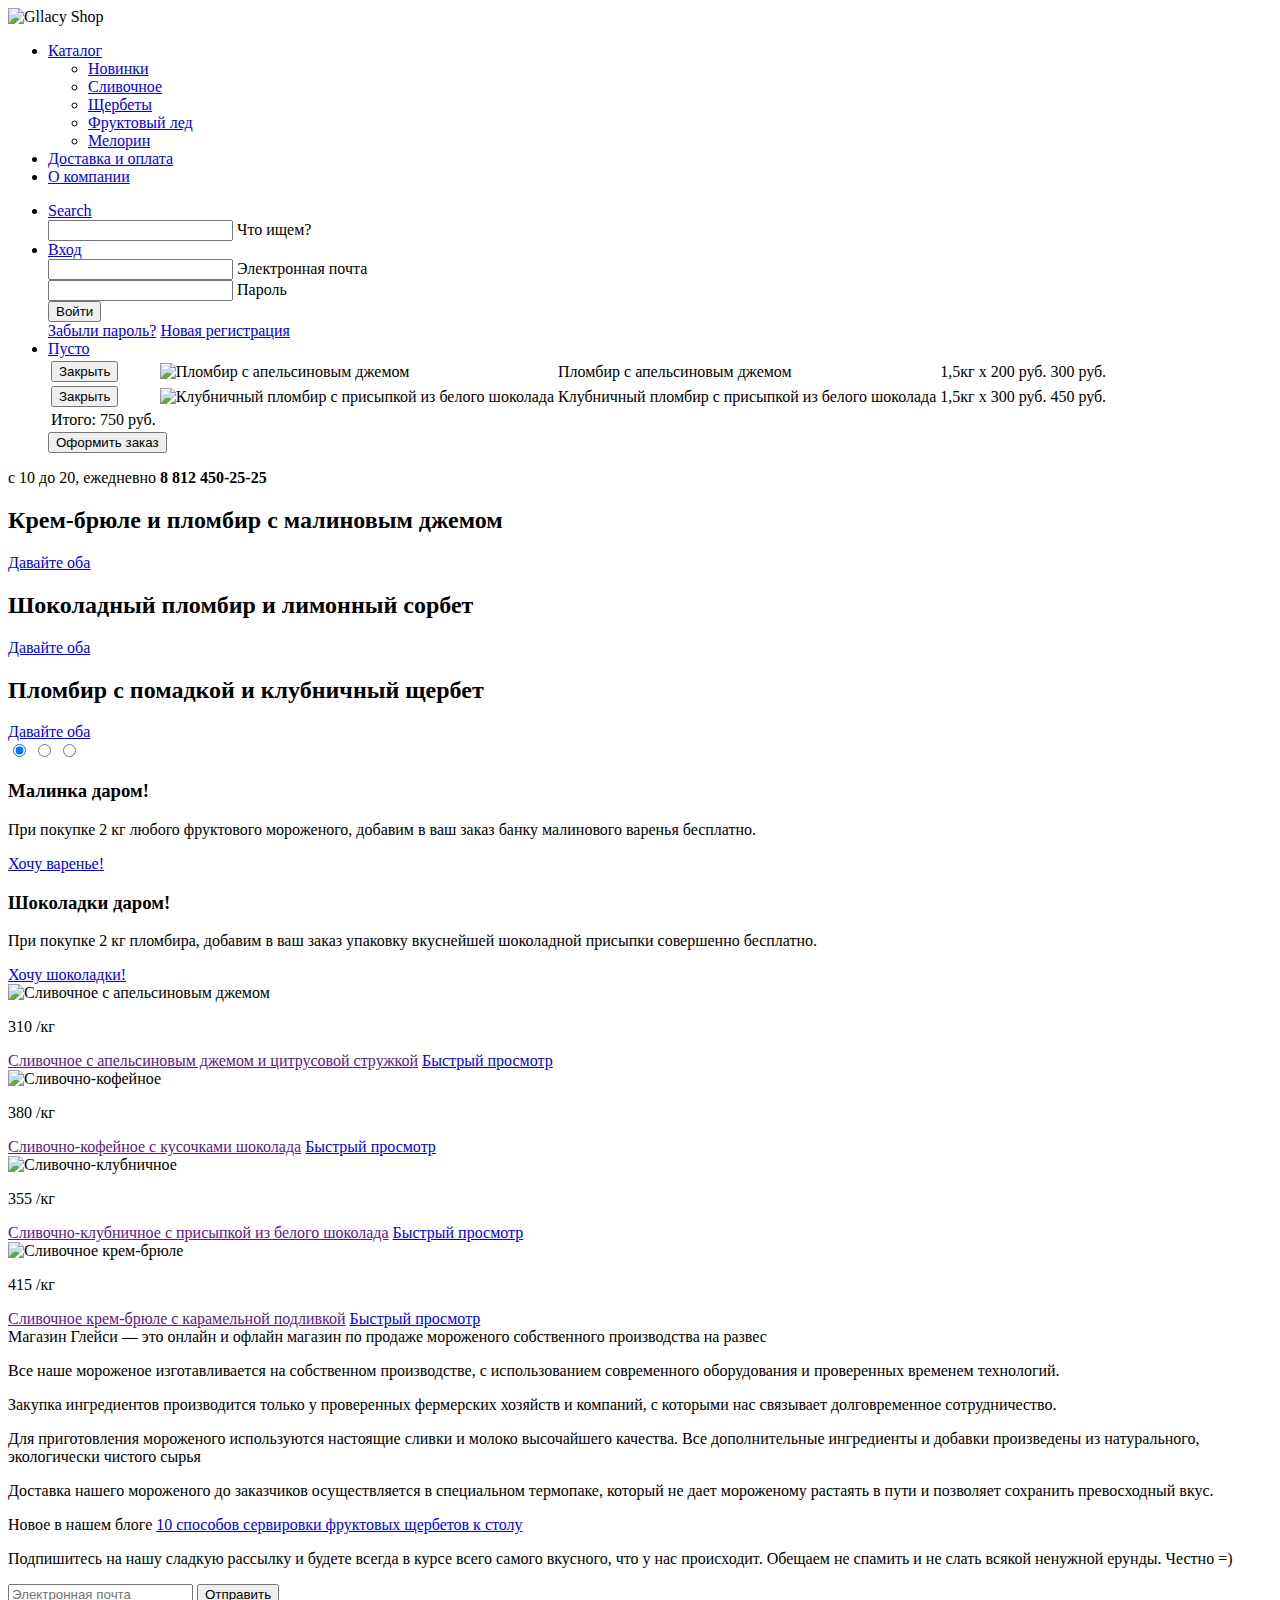
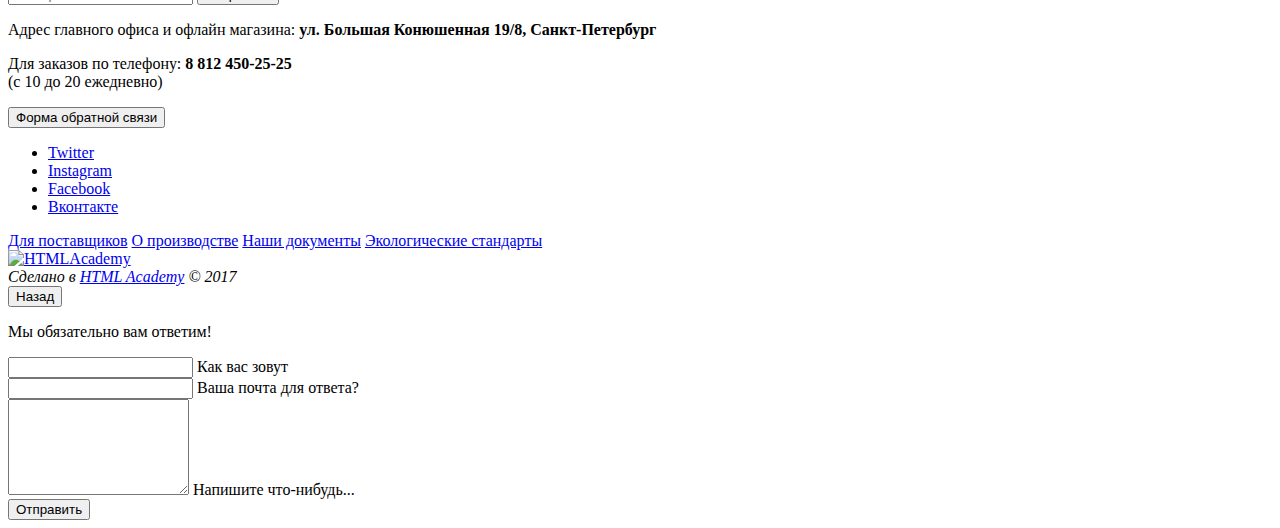
==== gllacy/index.html @ d96dd9fe "Добавил viewport" ====
<!DOCTYPE html>
<html lang="ru">
<head>
  <meta charset="UTF-8">
  <meta name="viewport" content="width=device-width, initial-scale=1.0">
  <title>Gllacy Shop - Главная</title>
  <link rel="stylesheet" href="/css/style.css">
</head>
<body>
<div class="wrapper">
  <div class="container">
    <header>
      <div class="header-logo">
        <img src="/" alt="Gllacy Shop" width="281" height="193">
      </div>
      <nav>
        <ul class="nav-menu">
          <li class="nav-menu__item">
            <a href="/catalog.html">Каталог</a>
            <ul class="nav-submenu">
              <li class="nav-submenu__item nav-submenu__new"><a href="#">Новинки</a></li>
              <li class="nav-submenu__item"><a href="/catalog.html">Сливочное</a></li>
              <li class="nav-submenu__item"><a href="#">Щербеты</a></li>
              <li class="nav-submenu__item"><a href="#">Фруктовый лед</a></li>
              <li class="nav-submenu__item"><a href="#">Мелорин</a></li>
            </ul>
          </li>
          <li class="nav-menu__item">
            <a href="#">Доставка и оплата</a>
          </li>
          <li class="nav-menu__item">
            <a href="#">О компании</a>
          </li>
        </ul>
      </nav>
      <div class="header-info">
        <ul>
          <li class="header-info__item"><a class="btn header-info__btn" href="#">Search</a>
            <div class="header-info__search">
              <input class="header-info__input" id="search" type="search" name="search" required>
              <label class="header-info__label" for="search">Что ищем?</label>
            </div>
          </li>
          <li class="header-info__item">
            <a class="btn header-info__btn" href="#">Вход</a>
            <div class="header-login">
              <form action="/" class="header-login__form">
                <div class="header-login__field">
                  <input class="header-login__input" type="text" id="login-email" required>
                  <label class="header-login__label" for="login-email">Электронная почта</label>
                </div>
                <div class="header-login__field">
                  <input class="header-login" type="password" id="login-pass" required>
                  <label class="header-login__label" for="login-pass">Пароль</label>
                </div>
                <button class="btn header-login__btn">Войти</button>
                <div class="header-login__links">
                  <a href="#" class="header-login__auth">Забыли пароль?</a>
                  <a href="#" class="header-login__auth">Новая регистрация</a>
                </div>
              </form>
            </div>
          </li>
          <li class="header-info__item">
            <a class="btn header-info__btn" href="#">Пусто</a>
            <div class="header-cart">
              <table class="header-cart__table">
                <tr class="header-cart__item">
                  <td class="header-cart__remove">
                    <button type="button" class="header-cart__icon-remove">Закрыть</button>
                  </td>
                  <td class="header-cart__img"><img src="/" alt="Пломбир с апельсиновым джемом" width="33" height="33">
                  </td>
                  <td class="header-cart__description">Пломбир с апельсиновым джемом</td>
                  <td class="header-cart__price">1,5кг <span>x 200 руб.</span></td>
                  <td class="header-cart__count">300 руб.</td>
                </tr>
                <tr class="header-cart__item">
                  <td class="header-cart__remove">
                    <button type="button" class="header-cart__icon-remove">Закрыть</button>
                  </td>
                  <td class="header-cart__img"><img src="/" alt="Клубничный пломбир с присыпкой из белого шоколада"
                                                    width="33" height="33"></td>
                  <td class="header-cart__description">Клубничный пломбир с присыпкой из белого шоколада</td>
                  <td class="header-cart__price">1,5кг <span>x 300 руб.</span></td>
                  <td class="header-cart__count">450 руб.</td>
                </tr>
                <tr class="header-cart__item">
                  <td class="header-cart__total">Итого: 750 руб.</td>
                </tr>
              </table>
              <div class="header-purchase">
                <button type="submit" class="btn header-purchase__btn">Оформить заказ</button>
              </div>
            </div>
          </li>
        </ul>
      </div>
    </header>
    <div class="top-phone">
      <span>с 10 до 20, ежедневно</span>
      <b>8 812 450-25-25</b>
    </div>
    <main>
      <div class="main-slider">
        <div class="main-slide">
          <h2>Крем-брюле и пломбир с малиновым джемом</h2>
          <a href="#" class="btn main-slide__btn">Давайте оба</a>
        </div>
        <div class="main-slide">
          <h2>Шоколадный пломбир и лимонный сорбет</h2>
          <a href="#" class="btn main-slide__btn">Давайте оба</a>
        </div>
        <div class="main-slide">
          <h2>Пломбир с помадкой и клубничный щербет</h2>
          <a href="#" class="btn main-slide__btn">Давайте оба</a>
        </div>
        <div class="slider-control">
          <label class="slider-controller" for="slide1"></label>
          <input id="slide1" type="radio" checked>
          <label class="slider-controller" for="slide2"></label>
          <input id="slide2" type="radio">
          <label class="slider-controller" for="slide3"></label>
          <input id="slide3" type="radio">
        </div>
      </div>
      <div class="main-banners">
        <div class="main-banner">
          <h3>Малинка даром!</h3>
          <p>При покупке 2 кг любого фруктового мороженого, добавим в ваш заказ банку малинового варенья
            бесплатно.
          </p>
          <a href="#" class="btn main-banners__btn">Хочу варенье!</a></div>
        <div class="main-banner">
          <h3>Шоколадки даром!</h3>
          <p>При покупке 2 кг пломбира, добавим в ваш заказ упаковку вкуснейшей шоколадной присыпки совершенно
            бесплатно.
          </p>
          <a href="#" class="btn main-banners__btn">Хочу шоколадки!</a></div>
      </div>
      <div class="main-products">
        <div class="icecream-item">
          <div class="icecream-img">
            <img src="/" alt="Сливочное с апельсиновым джемом" width="267" height="267">
            <div class="icecream-content">
              <p class="icecream-price">310 <span>/кг</span></p>
              <a href="" class="icecream-descr">Сливочное с апельсиновым джемом и цитрусовой стружкой</a>
              <a href="#" class="btn icecream-view">Быстрый просмотр</a>
            </div>
          </div>
        </div>
        <div class="icecream-item">
          <div class="icecream-img">
            <img src="/" alt="Сливочно-кофейное" width="267" height="267">
            <div class="icecream-content">
              <p class="icecream-price">380 <span>/кг</span></p>
              <a href="" class="icecream-descr">Сливочно-кофейное с кусочками шоколада</a>
              <a href="#" class="btn icecream-view">Быстрый просмотр</a>
            </div>
          </div>
        </div>
        <div class="icecream-item">
          <div class="icecream-img">
            <img src="/" alt="Сливочно-клубничное" width="267" height="267">
            <div class="icecream-content">
              <p class="icecream-price">355 <span>/кг</span></p>
              <a href="" class="icecream-descr">Сливочно-клубничное с присыпкой из белого шоколада</a>
              <a href="#" class="btn icecream-view">Быстрый просмотр</a>
            </div>
          </div>
        </div>
        <div class="icecream-item">
          <div class="icecream-img">
            <img src="/" alt="Сливочное крем-брюле" width="267" height="267">
            <div class="icecream-content">
              <p class="icecream-price">415 <span>/кг</span></p>
              <a href="" class="icecream-descr">Сливочное крем-брюле с карамельной подливкой</a>
              <a href="#" class="btn icecream-view">Быстрый просмотр</a>
            </div>
          </div>
        </div>
      </div>
      <div class="icecream-advantages">
        <span class="icecream-advantage__title">Магазин Глейси — это онлайн и офлайн магазин по продаже мороженого собственного производства на развес</span>
        <p>Все наше мороженое изготавливается на собственном производстве, с использованием современного
          оборудования и проверенных временем технологий.</p>
        <p>Закупка ингредиентов производится только у проверенных фермерских хозяйств и компаний, с которыми
          нас связывает долговременное сотрудничество.</p>
        <p>Для приготовления мороженого используются настоящие сливки и молоко высочайшего качества. Все
          дополнительные ингредиенты и добавки произведены из натурального, экологически чистого сырья</p>
        <p>Доставка нашего мороженого до заказчиков осуществляется в специальном термопаке, который не дает
          мороженому растаять в пути и позволяет сохранить превосходный вкус.</p>
      </div>
      <div class="icecream-content">
        <div class="icecream-blog">
          <span class="icecream-blog__title">Новое в нашем блоге</span>
          <a href="#" class="icecream-blog__link">10 способов сервировки
            фруктовых щербетов к
            столу</a>
        </div>
        <div class="icecream-subscribe">
          <p class="icecream-subscribe__text">Подпишитесь на нашу сладкую рассылку и будете всегда в курсе
            всего самого вкусного, что у нас происходит. Обещаем не спамить и не слать всякой ненужной
            ерунды. Честно =) </p>
          <form class="icecream-subscribe-form" action="/">
            <input class="icecream-input" type="email" placeholder="Электронная почта">
            <button class="btn icecream-subscribe__submit">Отправить</button>
          </form>
        </div>
      </div>
    </main>
  </div>
  <div class="icecream-map">
    <div class="icecream-feedback">
      <p>Адрес главного офиса и офлайн магазина: <strong>ул. Большая Конюшенная 19/8, Санкт-Петербург</strong></p>
      <p>Для заказов по телефону: <strong>8 812 450-25-25</strong><br> (с 10 до 20 ежедневно)</p>
      <button class="btn icecream-modalbtn" type="button">Форма обратной связи</button>
    </div>
  </div>
  <footer>
    <div class="footer-socials">
      <ul>
        <li class="footer-socials__item"><a href="#">Twitter</a></li>
        <li class="footer-socials__item"><a href="#">Instagram</a></li>
        <li class="footer-socials__item"><a href="#">Facebook</a></li>
        <li class="footer-socials__item"><a href="#">Вконтакте</a></li>
      </ul>
    </div>
    <div class="footer-info">
      <a href="#" class="footer-info__link">Для поставщиков</a>
      <a href="#" class="footer-info__link">О производстве</a>
      <a href="#" class="footer-info__link">Наши документы</a>
      <a href="#" class="footer-info__link">Экологические стандарты</a>
    </div>
    <div class="footer-copy">
      <div class="footer-htmlacademy">
        <a href="https://htmlacademy.ru/intensive/htmlcss">
          <img src="/" width="108" height="39" alt="HTMLAcademy">
        </a>
      </div>
      <div class="footer-copyright">
        <address>Сделано в <a href="https://htmlacademy.ru/intensive/htmlcss">HTML Academy</a> © 2017</address>
      </div>
    </div>
  </footer>
</div>
<div class="modal-feedback">
  <button class="modal-feedback__close" type="button">Назад</button>
  <p class="modal-feedback__text">Мы обязательно вам ответим!</p>
  <form class="modal-feedback__form" action="/" method="post">
    <div class="modal-feedback__field">
      <input class="modal-feedback__item modal-feedback__input" type="text" name="name" id="modal-name" required>
      <label class="modal-feedback__label" for="modal-name">Как вас зовут</label>
    </div>
    <div class="modal-feedback__field">
      <input class="modal-feedback__item modal-feedback__input" type="text" name="email" id="modal-email" required>
      <label class="modal-feedback__label" for="modal-email">Ваша почта для ответа?</label>
    </div>
    <div class="modal-feedback__field">
      <textarea class="modal-feedback__text modal-feedback__input" name="text" rows="6" id="modal-text"
                required></textarea>
      <label class="modal-feedback__label" for="modal-text">Напишите что-нибудь...</label>
    </div>
    <div class="modal-feedback__btn">
      <button class="btn modal__btn" name="modal-send">Отправить</button>
    </div>
  </form>
</div>
</body>
</html>
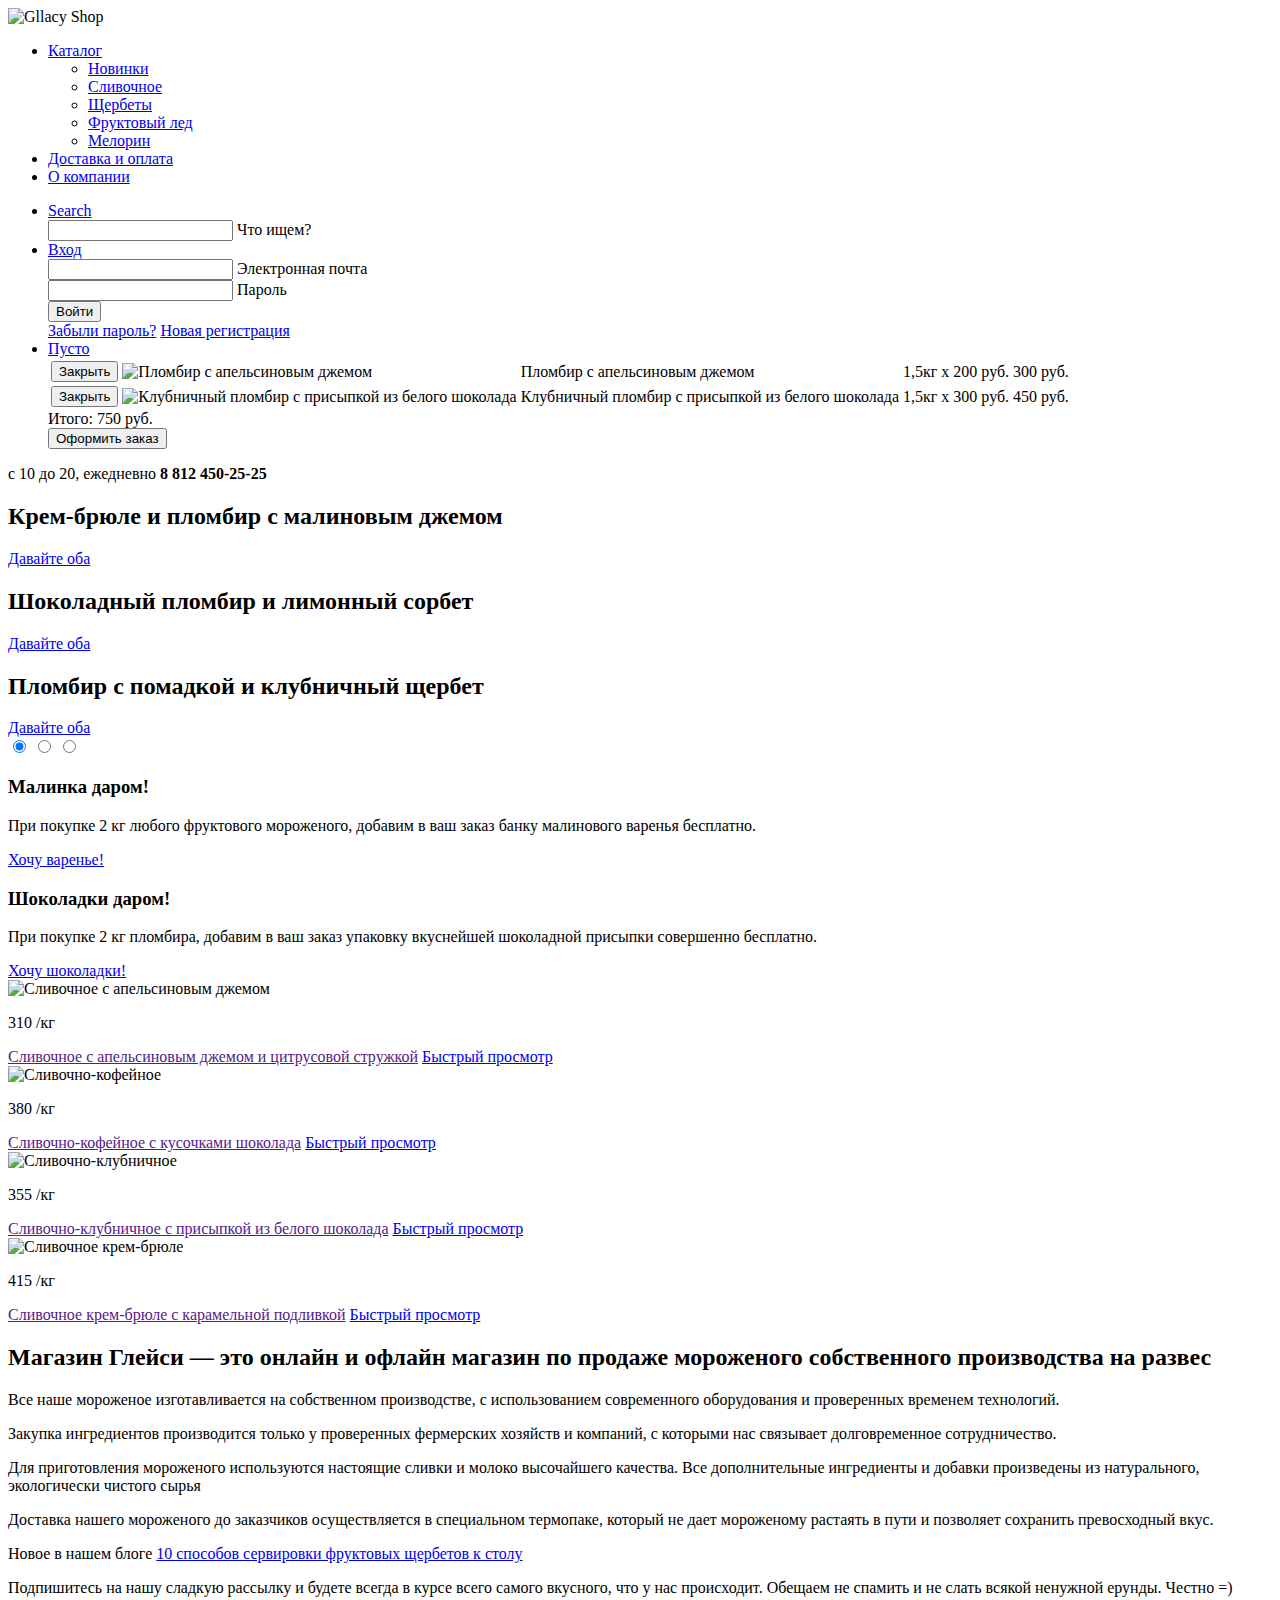
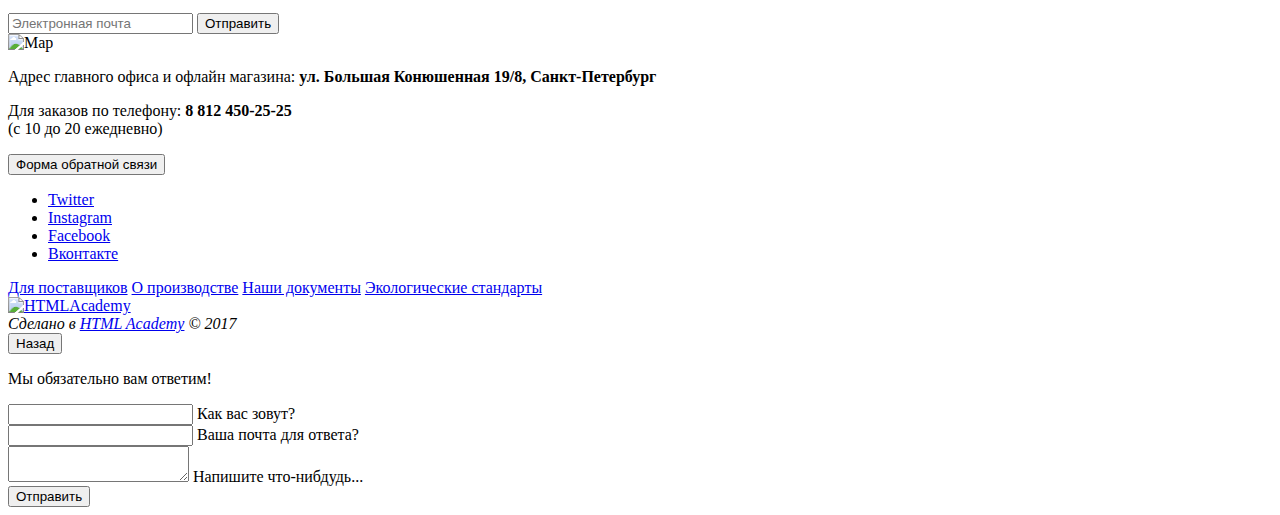
==== commit d65a3425: "Правки по разметке" ====
--- a/gllacy/index.html
+++ b/gllacy/index.html
@@ -4,21 +4,22 @@
   <meta charset="UTF-8">
   <meta name="viewport" content="width=device-width, initial-scale=1.0">
   <title>Gllacy Shop - Главная</title>
-  <link rel="stylesheet" href="/css/style.css">
+  <link rel="stylesheet" href="css/normalize.css">
+  <link rel="stylesheet" href="css/style.css">
 </head>
 <body>
 <div class="wrapper">
   <div class="container">
     <header>
       <div class="header-logo">
-        <img src="/" alt="Gllacy Shop" width="281" height="193">
+        <img src="img/logo.png" alt="Gllacy Shop" width="154" height="64">
       </div>
       <nav>
         <ul class="nav-menu">
           <li class="nav-menu__item">
             <a href="/catalog.html">Каталог</a>
             <ul class="nav-submenu">
-              <li class="nav-submenu__item nav-submenu__new"><a href="#">Новинки</a></li>
+              <li class="nav-submenu__item"><a href="#">Новинки</a></li>
               <li class="nav-submenu__item"><a href="/catalog.html">Сливочное</a></li>
               <li class="nav-submenu__item"><a href="#">Щербеты</a></li>
               <li class="nav-submenu__item"><a href="#">Фруктовый лед</a></li>
@@ -85,10 +86,10 @@
                   <td class="header-cart__price">1,5кг <span>x 300 руб.</span></td>
                   <td class="header-cart__count">450 руб.</td>
                 </tr>
-                <tr class="header-cart__item">
-                  <td class="header-cart__total">Итого: 750 руб.</td>
-                </tr>
-              </table>
+                </table>
+                <div class="header-cart__item">
+                  <div class="header-cart__total">Итого: 750 руб.</div>
+                </div>
               <div class="header-purchase">
                 <button type="submit" class="btn header-purchase__btn">Оформить заказ</button>
               </div>
@@ -96,11 +97,11 @@
           </li>
         </ul>
       </div>
+      <div class="top-phone">
+          <span>с 10 до 20, ежедневно</span>
+          <b>8 812 450-25-25</b>
+        </div>
     </header>
-    <div class="top-phone">
-      <span>с 10 до 20, ежедневно</span>
-      <b>8 812 450-25-25</b>
-    </div>
     <main>
       <div class="main-slider">
         <div class="main-slide">
@@ -117,11 +118,11 @@
         </div>
         <div class="slider-control">
           <label class="slider-controller" for="slide1"></label>
-          <input id="slide1" type="radio" checked>
+          <input id="slide1" type="radio" name="slider-check" checked>
           <label class="slider-controller" for="slide2"></label>
-          <input id="slide2" type="radio">
+          <input id="slide2" type="radio" name="slider-check">
           <label class="slider-controller" for="slide3"></label>
-          <input id="slide3" type="radio">
+          <input id="slide3" type="radio" name="slider-check">
         </div>
       </div>
       <div class="main-banners">
@@ -130,18 +131,20 @@
           <p>При покупке 2 кг любого фруктового мороженого, добавим в ваш заказ банку малинового варенья
             бесплатно.
           </p>
-          <a href="#" class="btn main-banners__btn">Хочу варенье!</a></div>
+          <a href="#" class="btn main-banners__btn">Хочу варенье!</a>
+        </div>
         <div class="main-banner">
           <h3>Шоколадки даром!</h3>
           <p>При покупке 2 кг пломбира, добавим в ваш заказ упаковку вкуснейшей шоколадной присыпки совершенно
             бесплатно.
           </p>
-          <a href="#" class="btn main-banners__btn">Хочу шоколадки!</a></div>
+          <a href="#" class="btn main-banners__btn">Хочу шоколадки!</a>
+        </div>
       </div>
       <div class="main-products">
         <div class="icecream-item">
           <div class="icecream-img">
-            <img src="/" alt="Сливочное с апельсиновым джемом" width="267" height="267">
+            <img src="img/ice1.png" alt="Сливочное с апельсиновым джемом" width="267" height="267">
             <div class="icecream-content">
               <p class="icecream-price">310 <span>/кг</span></p>
               <a href="" class="icecream-descr">Сливочное с апельсиновым джемом и цитрусовой стружкой</a>
@@ -151,7 +154,7 @@
         </div>
         <div class="icecream-item">
           <div class="icecream-img">
-            <img src="/" alt="Сливочно-кофейное" width="267" height="267">
+            <img src="img/ice2.png" alt="Сливочно-кофейное" width="267" height="267">
             <div class="icecream-content">
               <p class="icecream-price">380 <span>/кг</span></p>
               <a href="" class="icecream-descr">Сливочно-кофейное с кусочками шоколада</a>
@@ -161,7 +164,7 @@
         </div>
         <div class="icecream-item">
           <div class="icecream-img">
-            <img src="/" alt="Сливочно-клубничное" width="267" height="267">
+            <img src="img/ice3.png" alt="Сливочно-клубничное" width="267" height="267">
             <div class="icecream-content">
               <p class="icecream-price">355 <span>/кг</span></p>
               <a href="" class="icecream-descr">Сливочно-клубничное с присыпкой из белого шоколада</a>
@@ -171,7 +174,7 @@
         </div>
         <div class="icecream-item">
           <div class="icecream-img">
-            <img src="/" alt="Сливочное крем-брюле" width="267" height="267">
+            <img src="img/ice4.png" alt="Сливочное крем-брюле" width="267" height="267">
             <div class="icecream-content">
               <p class="icecream-price">415 <span>/кг</span></p>
               <a href="" class="icecream-descr">Сливочное крем-брюле с карамельной подливкой</a>
@@ -181,7 +184,7 @@
         </div>
       </div>
       <div class="icecream-advantages">
-        <span class="icecream-advantage__title">Магазин Глейси — это онлайн и офлайн магазин по продаже мороженого собственного производства на развес</span>
+        <h2 class="icecream-advantage__title">Магазин Глейси — это онлайн и офлайн магазин по продаже мороженого собственного производства на развес</h2>
         <p>Все наше мороженое изготавливается на собственном производстве, с использованием современного
           оборудования и проверенных временем технологий.</p>
         <p>Закупка ингредиентов производится только у проверенных фермерских хозяйств и компаний, с которыми
@@ -211,6 +214,7 @@
     </main>
   </div>
   <div class="icecream-map">
+    <img src="img/map_img.jpg" alt="Map" width="1200" height="429">
     <div class="icecream-feedback">
       <p>Адрес главного офиса и офлайн магазина: <strong>ул. Большая Конюшенная 19/8, Санкт-Петербург</strong></p>
       <p>Для заказов по телефону: <strong>8 812 450-25-25</strong><br> (с 10 до 20 ежедневно)</p>
@@ -218,28 +222,30 @@
     </div>
   </div>
   <footer>
-    <div class="footer-socials">
-      <ul>
-        <li class="footer-socials__item"><a href="#">Twitter</a></li>
-        <li class="footer-socials__item"><a href="#">Instagram</a></li>
-        <li class="footer-socials__item"><a href="#">Facebook</a></li>
-        <li class="footer-socials__item"><a href="#">Вконтакте</a></li>
-      </ul>
-    </div>
-    <div class="footer-info">
-      <a href="#" class="footer-info__link">Для поставщиков</a>
-      <a href="#" class="footer-info__link">О производстве</a>
-      <a href="#" class="footer-info__link">Наши документы</a>
-      <a href="#" class="footer-info__link">Экологические стандарты</a>
-    </div>
-    <div class="footer-copy">
-      <div class="footer-htmlacademy">
-        <a href="https://htmlacademy.ru/intensive/htmlcss">
-          <img src="/" width="108" height="39" alt="HTMLAcademy">
-        </a>
-      </div>
-      <div class="footer-copyright">
-        <address>Сделано в <a href="https://htmlacademy.ru/intensive/htmlcss">HTML Academy</a> © 2017</address>
+    <div class="container">
+      <div class="footer-socials">
+        <ul>
+          <li class="footer-socials__item"><a href="#">Twitter</a></li>
+          <li class="footer-socials__item"><a href="#">Instagram</a></li>
+          <li class="footer-socials__item"><a href="#">Facebook</a></li>
+          <li class="footer-socials__item"><a href="#">Вконтакте</a></li>
+        </ul>
+      </div>
+      <div class="footer-info">
+        <a href="#" class="footer-info__link">Для поставщиков</a>
+        <a href="#" class="footer-info__link">О производстве</a>
+        <a href="#" class="footer-info__link">Наши документы</a>
+        <a href="#" class="footer-info__link">Экологические стандарты</a>
+      </div>
+      <div class="footer-copy">
+        <div class="footer-htmlacademy">
+          <a href="https://htmlacademy.ru/intensive/htmlcss">
+            <img src="img/html_logo.png" width="108" height="39" alt="HTMLAcademy">
+          </a>
+        </div>
+        <div class="footer-copyright">
+          <address>Сделано в <a href="https://htmlacademy.ru/intensive/htmlcss">HTML Academy</a> © 2017</address>
+        </div>
       </div>
     </div>
   </footer>
@@ -250,16 +256,15 @@
   <form class="modal-feedback__form" action="/" method="post">
     <div class="modal-feedback__field">
       <input class="modal-feedback__item modal-feedback__input" type="text" name="name" id="modal-name" required>
-      <label class="modal-feedback__label" for="modal-name">Как вас зовут</label>
+      <label class="modal-feedback__label" for="modal-name">Как вас зовут?</label>
     </div>
     <div class="modal-feedback__field">
       <input class="modal-feedback__item modal-feedback__input" type="text" name="email" id="modal-email" required>
       <label class="modal-feedback__label" for="modal-email">Ваша почта для ответа?</label>
     </div>
     <div class="modal-feedback__field">
-      <textarea class="modal-feedback__text modal-feedback__input" name="text" rows="6" id="modal-text"
-                required></textarea>
-      <label class="modal-feedback__label" for="modal-text">Напишите что-нибудь...</label>
+      <textarea name="modal-textarea" id="modal-textarea"></textarea>
+      <label for="modal-textarea">Напишите что-нибдудь...</label>
     </div>
     <div class="modal-feedback__btn">
       <button class="btn modal__btn" name="modal-send">Отправить</button>
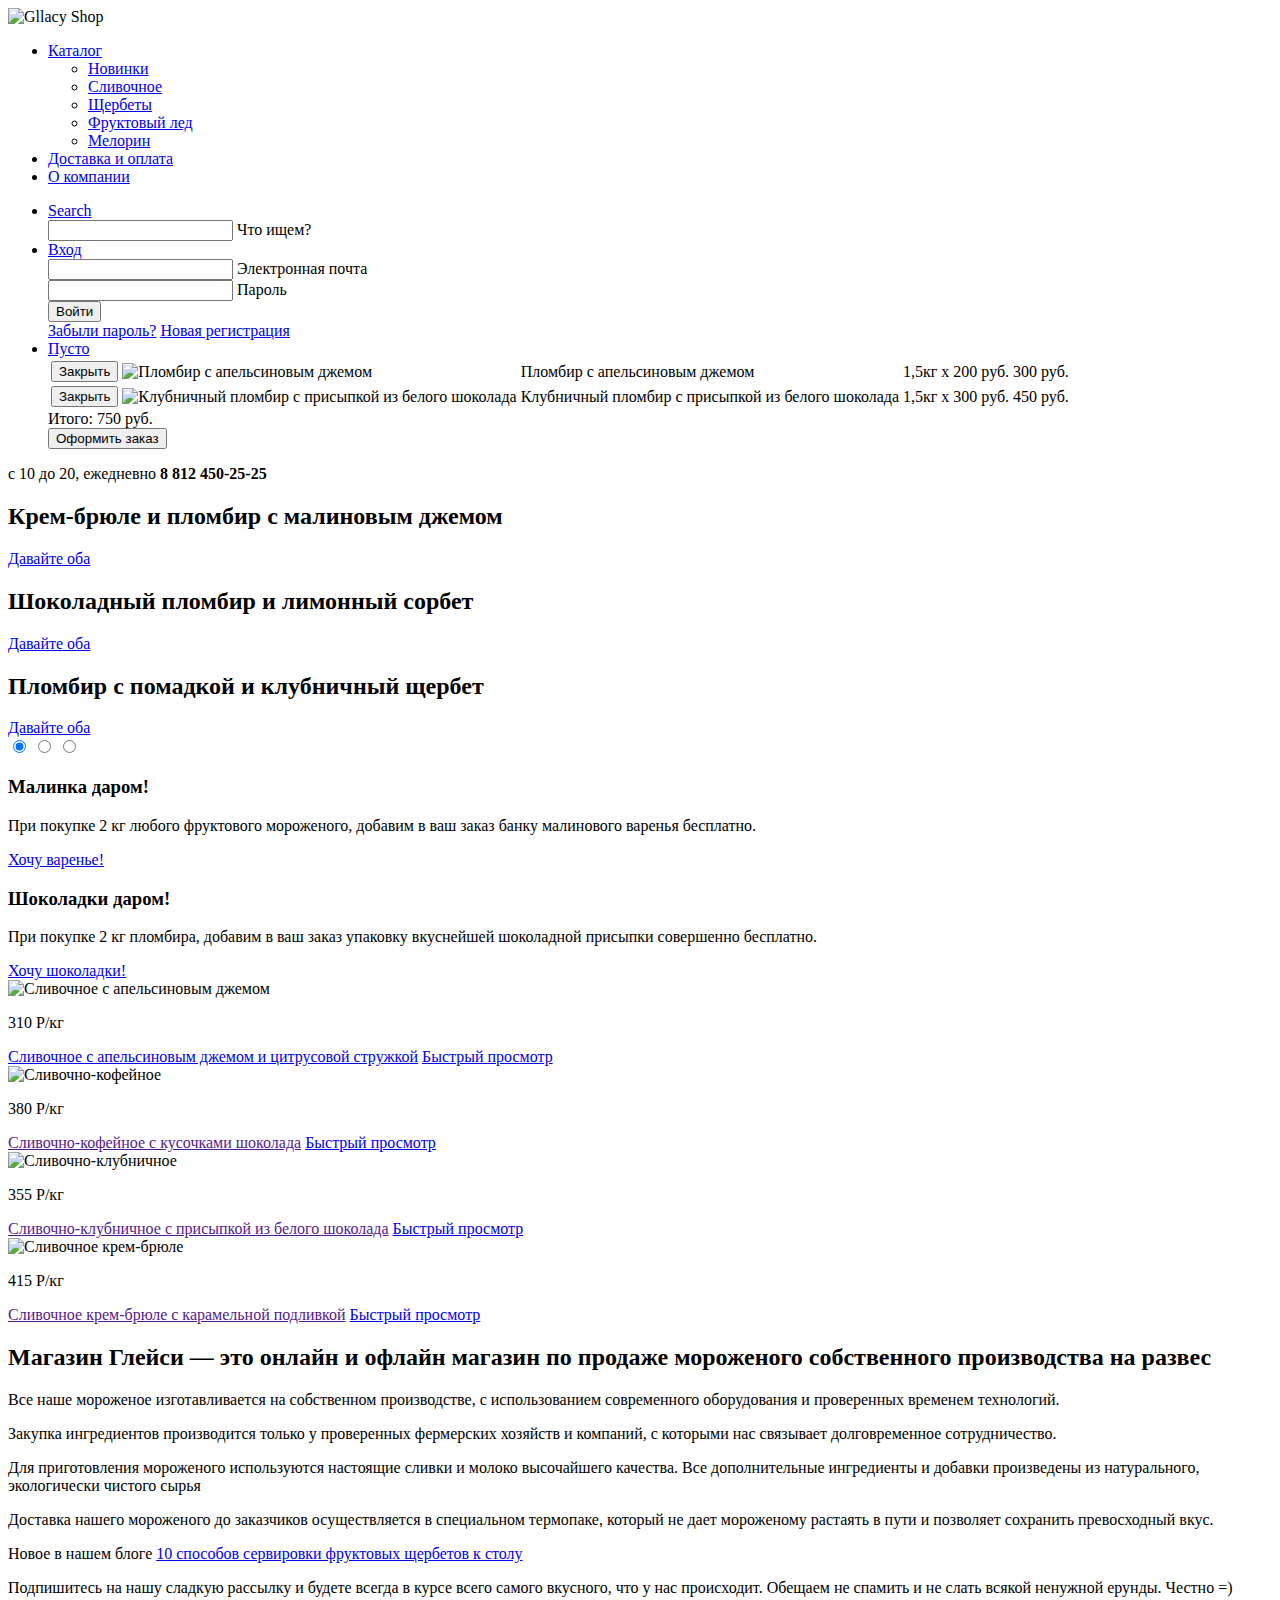
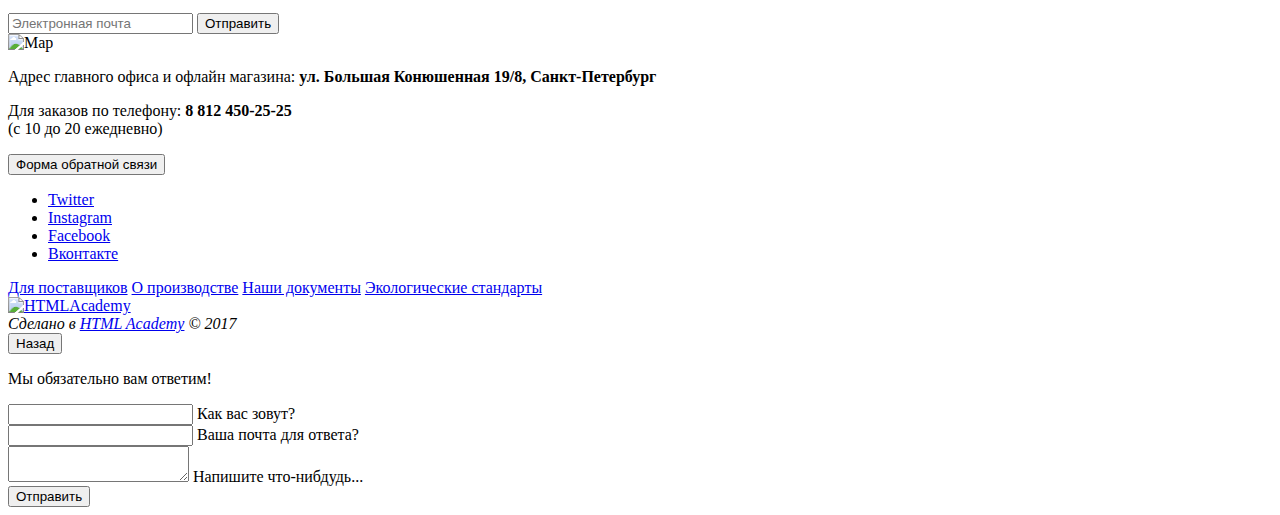
==== commit 6b19a695: "Исправил повторные замечания по разметке" ====
--- a/gllacy/index.html
+++ b/gllacy/index.html
@@ -20,7 +20,7 @@
             <a href="/catalog.html">Каталог</a>
             <ul class="nav-submenu">
               <li class="nav-submenu__item"><a href="#">Новинки</a></li>
-              <li class="nav-submenu__item"><a href="/catalog.html">Сливочное</a></li>
+              <li class="nav-submenu__item"><a href="catalog.html">Сливочное</a></li>
               <li class="nav-submenu__item"><a href="#">Щербеты</a></li>
               <li class="nav-submenu__item"><a href="#">Фруктовый лед</a></li>
               <li class="nav-submenu__item"><a href="#">Мелорин</a></li>
@@ -105,16 +105,22 @@
     <main>
       <div class="main-slider">
         <div class="main-slide">
-          <h2>Крем-брюле и пломбир с малиновым джемом</h2>
-          <a href="#" class="btn main-slide__btn">Давайте оба</a>
+          <div class="main-slide-container">
+            <h2>Крем-брюле и пломбир с малиновым джемом</h2>
+            <a href="#" class="btn main-slide__btn">Давайте оба</a>
+          </div>
         </div>
         <div class="main-slide">
-          <h2>Шоколадный пломбир и лимонный сорбет</h2>
-          <a href="#" class="btn main-slide__btn">Давайте оба</a>
+          <div class="main-slide-container">
+            <h2>Шоколадный пломбир и лимонный сорбет</h2>
+            <a href="#" class="btn main-slide__btn">Давайте оба</a>
+          </div>
         </div>
         <div class="main-slide">
-          <h2>Пломбир с помадкой и клубничный щербет</h2>
-          <a href="#" class="btn main-slide__btn">Давайте оба</a>
+          <div class="main-slide-container">
+            <h2>Пломбир с помадкой и клубничный щербет</h2>
+            <a href="#" class="btn main-slide__btn">Давайте оба</a>
+          </div>
         </div>
         <div class="slider-control">
           <label class="slider-controller" for="slide1"></label>
@@ -146,8 +152,8 @@
           <div class="icecream-img">
             <img src="img/ice1.png" alt="Сливочное с апельсиновым джемом" width="267" height="267">
             <div class="icecream-content">
-              <p class="icecream-price">310 <span>/кг</span></p>
-              <a href="" class="icecream-descr">Сливочное с апельсиновым джемом и цитрусовой стружкой</a>
+              <p class="icecream-price">310 <span>Р</span>/кг</p>
+              <a href="#" class="icecream-descr">Сливочное с апельсиновым джемом и цитрусовой стружкой</a>
               <a href="#" class="btn icecream-view">Быстрый просмотр</a>
             </div>
           </div>
@@ -156,7 +162,7 @@
           <div class="icecream-img">
             <img src="img/ice2.png" alt="Сливочно-кофейное" width="267" height="267">
             <div class="icecream-content">
-              <p class="icecream-price">380 <span>/кг</span></p>
+              <p class="icecream-price">380 <span>Р</span>/кг</p>
               <a href="" class="icecream-descr">Сливочно-кофейное с кусочками шоколада</a>
               <a href="#" class="btn icecream-view">Быстрый просмотр</a>
             </div>
@@ -166,7 +172,7 @@
           <div class="icecream-img">
             <img src="img/ice3.png" alt="Сливочно-клубничное" width="267" height="267">
             <div class="icecream-content">
-              <p class="icecream-price">355 <span>/кг</span></p>
+              <p class="icecream-price">355 <span>Р</span>/кг</p>
               <a href="" class="icecream-descr">Сливочно-клубничное с присыпкой из белого шоколада</a>
               <a href="#" class="btn icecream-view">Быстрый просмотр</a>
             </div>
@@ -176,7 +182,7 @@
           <div class="icecream-img">
             <img src="img/ice4.png" alt="Сливочное крем-брюле" width="267" height="267">
             <div class="icecream-content">
-              <p class="icecream-price">415 <span>/кг</span></p>
+              <p class="icecream-price">415 <span>Р</span>/кг</p>
               <a href="" class="icecream-descr">Сливочное крем-брюле с карамельной подливкой</a>
               <a href="#" class="btn icecream-view">Быстрый просмотр</a>
             </div>
@@ -184,15 +190,17 @@
         </div>
       </div>
       <div class="icecream-advantages">
-        <h2 class="icecream-advantage__title">Магазин Глейси — это онлайн и офлайн магазин по продаже мороженого собственного производства на развес</h2>
-        <p>Все наше мороженое изготавливается на собственном производстве, с использованием современного
-          оборудования и проверенных временем технологий.</p>
-        <p>Закупка ингредиентов производится только у проверенных фермерских хозяйств и компаний, с которыми
-          нас связывает долговременное сотрудничество.</p>
-        <p>Для приготовления мороженого используются настоящие сливки и молоко высочайшего качества. Все
-          дополнительные ингредиенты и добавки произведены из натурального, экологически чистого сырья</p>
-        <p>Доставка нашего мороженого до заказчиков осуществляется в специальном термопаке, который не дает
-          мороженому растаять в пути и позволяет сохранить превосходный вкус.</p>
+        <div class="icecream-container">
+          <h2 class="icecream-advantage__title">Магазин Глейси — это онлайн и офлайн магазин по продаже мороженого собственного производства на развес</h2>
+          <p>Все наше мороженое изготавливается на собственном производстве, с использованием современного
+            оборудования и проверенных временем технологий.</p>
+          <p>Закупка ингредиентов производится только у проверенных фермерских хозяйств и компаний, с которыми
+            нас связывает долговременное сотрудничество.</p>
+          <p>Для приготовления мороженого используются настоящие сливки и молоко высочайшего качества. Все
+            дополнительные ингредиенты и добавки произведены из натурального, экологически чистого сырья</p>
+          <p>Доставка нашего мороженого до заказчиков осуществляется в специальном термопаке, который не дает
+            мороженому растаять в пути и позволяет сохранить превосходный вкус.</p>
+        </div>
       </div>
       <div class="icecream-content">
         <div class="icecream-blog">
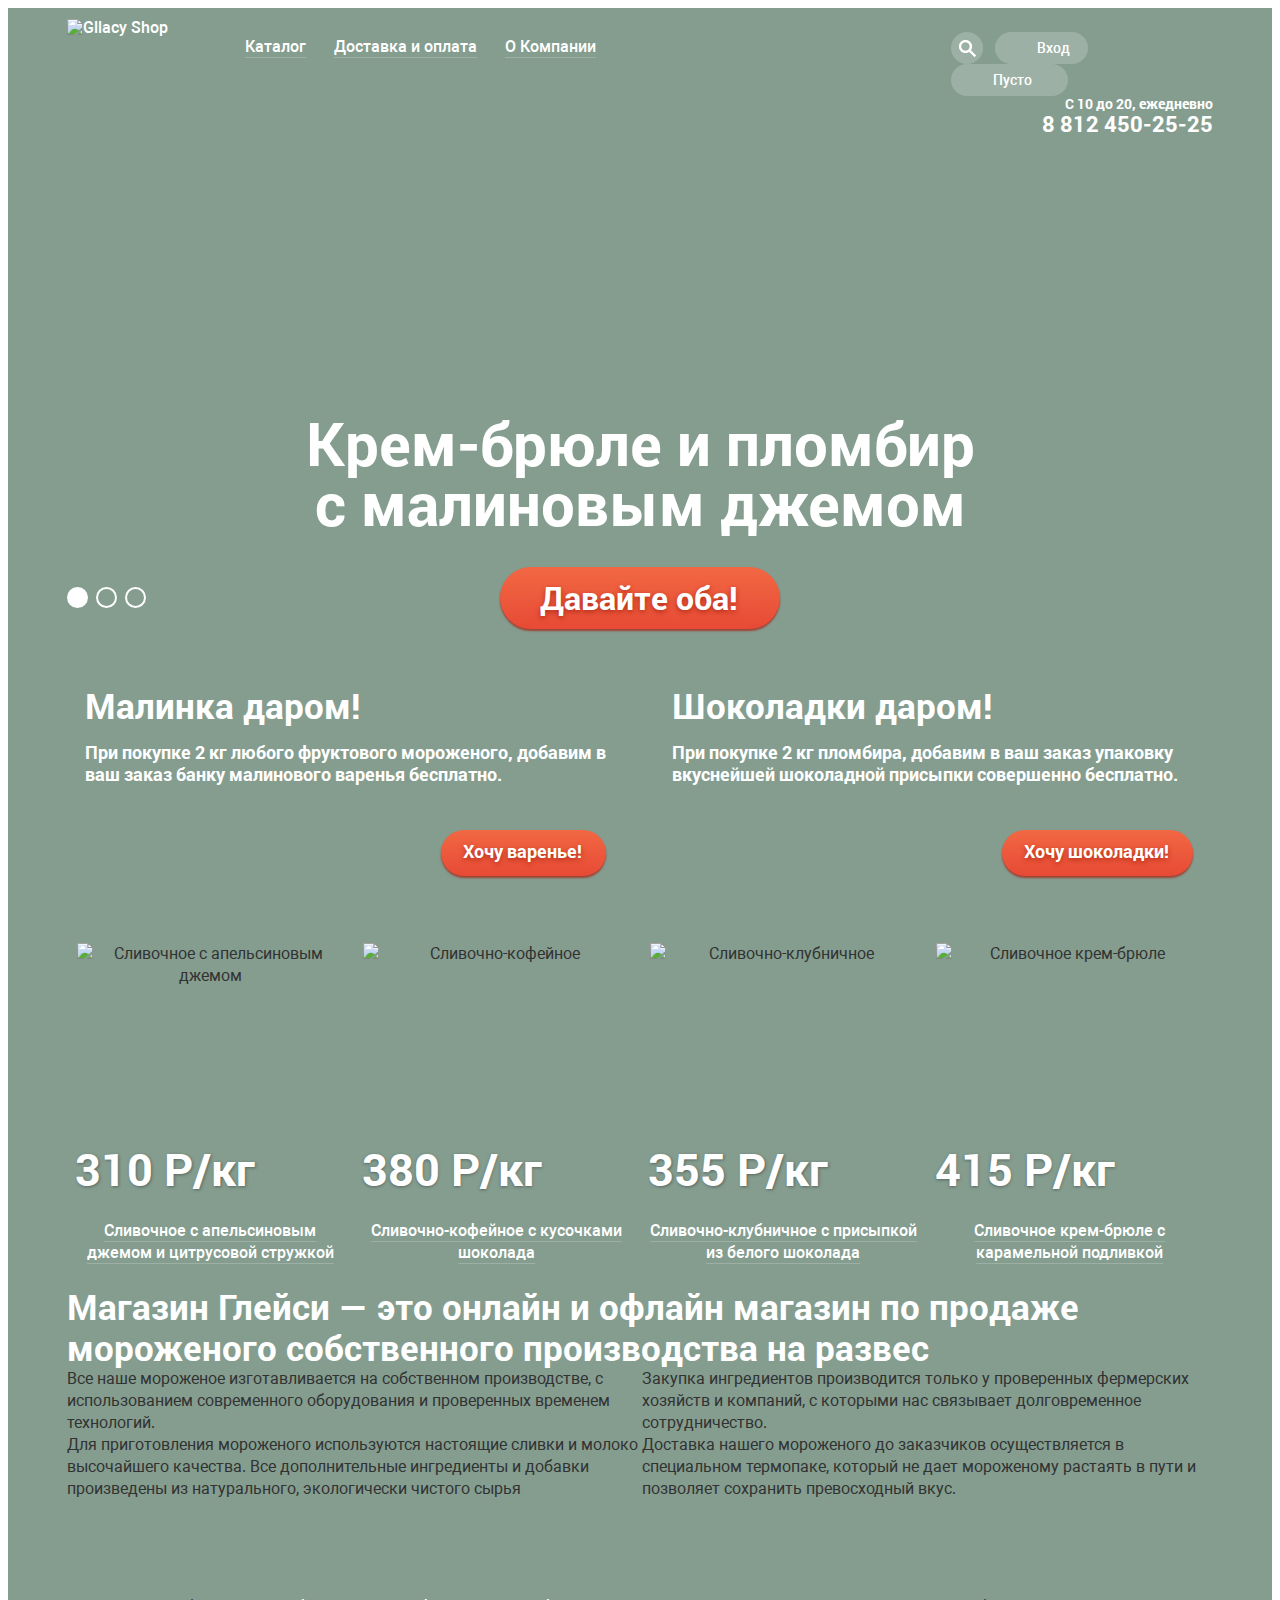
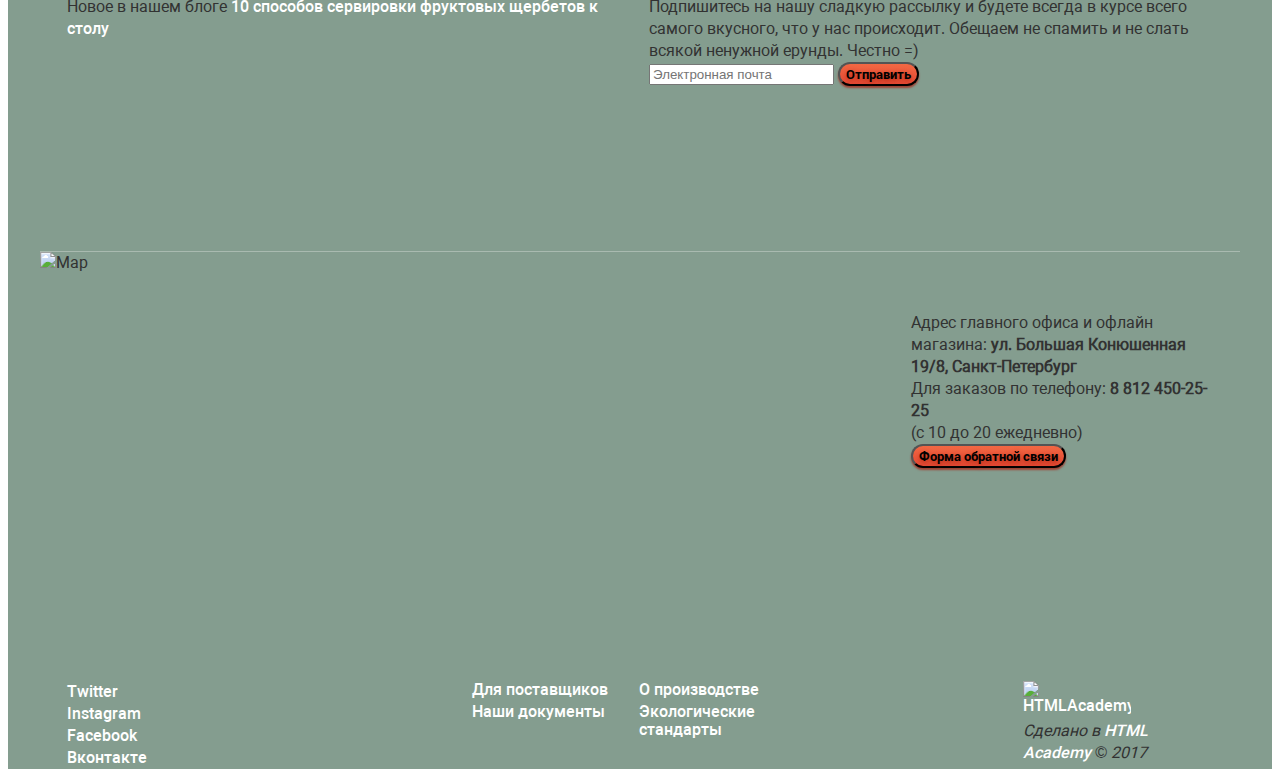
==== commit 4f7087a5: "Исправил некоторые недоработки по сетке" ====
--- a/gllacy/index.html
+++ b/gllacy/index.html
@@ -1,283 +1,309 @@
 <!DOCTYPE html>
 <html lang="ru">
 <head>
-  <meta charset="UTF-8">
-  <meta name="viewport" content="width=device-width, initial-scale=1.0">
-  <title>Gllacy Shop - Главная</title>
-  <link rel="stylesheet" href="css/normalize.css">
-  <link rel="stylesheet" href="css/style.css">
+    <meta charset="UTF-8">
+    <meta name="viewport" content="width=device-width, initial-scale=1.0">
+    <title>Gllacy Shop</title>
+    <link rel="stylesheet" href="css/normalize.css">
+    <link rel="stylesheet" href="css/style.css">
 </head>
 <body>
-<div class="wrapper">
-  <div class="container">
-    <header>
-      <div class="header-logo">
-        <img src="img/logo.png" alt="Gllacy Shop" width="154" height="64">
-      </div>
-      <nav>
-        <ul class="nav-menu">
-          <li class="nav-menu__item">
-            <a href="/catalog.html">Каталог</a>
-            <ul class="nav-submenu">
-              <li class="nav-submenu__item"><a href="#">Новинки</a></li>
-              <li class="nav-submenu__item"><a href="catalog.html">Сливочное</a></li>
-              <li class="nav-submenu__item"><a href="#">Щербеты</a></li>
-              <li class="nav-submenu__item"><a href="#">Фруктовый лед</a></li>
-              <li class="nav-submenu__item"><a href="#">Мелорин</a></li>
-            </ul>
-          </li>
-          <li class="nav-menu__item">
-            <a href="#">Доставка и оплата</a>
-          </li>
-          <li class="nav-menu__item">
-            <a href="#">О компании</a>
-          </li>
-        </ul>
-      </nav>
-      <div class="header-info">
-        <ul>
-          <li class="header-info__item"><a class="btn header-info__btn" href="#">Search</a>
-            <div class="header-info__search">
-              <input class="header-info__input" id="search" type="search" name="search" required>
-              <label class="header-info__label" for="search">Что ищем?</label>
+<input id="slide1" type="radio" name="slider-check" checked>
+<input id="slide2" type="radio" name="slider-check">
+<input id="slide3" type="radio" name="slider-check">
+<div class="outer-wrapper">
+    <div class="inner-wrapper">
+        <header>
+            <div class="container">
+                <div class="header-top clearfix">
+                    <div class="header-logo">
+                        <a href="index.html">
+                            <img src="img/logo.png" alt="Gllacy Shop" width="154" height="64">
+                        </a>
+                    </div>
+                    <nav>
+                        <ul class="nav-menu clearfix">
+                            <li class="nav-menu__item nav-menu__catalog">
+                                <a href="/catalog.html">Каталог</a>
+                                <div class="nav-submenu-wrap">
+                                    <ul class="nav-submenu">
+                                        <li class="nav-submenu__item nav-submenu__new"><a href="#">Новинки</a></li>
+                                        <li class="nav-submenu__item"><a href="catalog.html">Сливочное</a></li>
+                                        <li class="nav-submenu__item"><a href="#">Щербеты</a></li>
+                                        <li class="nav-submenu__item"><a href="#">Фруктовый лед</a></li>
+                                        <li class="nav-submenu__item"><a href="#">Мелорин</a></li>
+                                    </ul>
+                                </div>
+                            </li>
+                            <li class="nav-menu__item">
+                                <a href="#">Доставка и оплата</a>
+                            </li>
+                            <li class="nav-menu__item">
+                                <a href="#">О Компании</a>
+                            </li>
+                        </ul>
+                    </nav>
+                    <div class="header-info">
+                        <ul>
+                            <li class="header-info__item"><a class="header-info__btn search_btn" href="#">Search</a>
+                                <div class="header-info__search">
+                                    <input class="header-info__input" id="search" type="search" name="search" required>
+                                    <label class="header-info__label" for="search">Что ищем?</label>
+                                </div>
+                            </li>
+                            <li class="header-info__item">
+                                <a class="header-info__btn login-btn" href="#">Вход</a>
+                                <div class="header-login">
+                                    <form action="/" class="header-login__form">
+                                        <div class="header-login__field">
+                                            <input class="header-login__input" type="text" id="login-email" required>
+                                            <label class="header-login__label" for="login-email">Электронная почта</label>
+                                        </div>
+                                        <div class="header-login__field">
+                                            <input class="header-login" type="password" id="login-pass" required>
+                                            <label class="header-login__label" for="login-pass">Пароль</label>
+                                        </div>
+                                        <button class="header-login__btn">Войти</button>
+                                        <div class="header-login__links">
+                                            <a href="#" class="header-login__auth">Забыли пароль?</a>
+                                            <a href="#" class="header-login__auth">Новая регистрация</a>
+                                        </div>
+                                    </form>
+                                </div>
+                            </li>
+                            <li class="header-info__item">
+                                <a class="header-info__btn basket-btn" href="#">Пусто</a>
+                                <div class="header-cart">
+                                    <table class="header-cart__table">
+                                        <tr class="header-cart__item">
+                                            <td class="header-cart__remove">
+                                                <button type="button" class="header-cart__icon-remove">Закрыть</button>
+                                            </td>
+                                            <td class="header-cart__img"><img src="/" alt="Пломбир с апельсиновым джемом"
+                                                                              width="33" height="33">
+                                            </td>
+                                            <td class="header-cart__description">Пломбир с апельсиновым джемом</td>
+                                            <td class="header-cart__price">1,5кг <span>x 200 руб.</span></td>
+                                            <td class="header-cart__count">300 руб.</td>
+                                        </tr>
+                                        <tr class="header-cart__item">
+                                            <td class="header-cart__remove">
+                                                <button type="button" class="header-cart__icon-remove">Закрыть</button>
+                                            </td>
+                                            <td class="header-cart__img"><img src="/"
+                                                                              alt="Клубничный пломбир с присыпкой из белого шоколада"
+                                                                              width="33" height="33"></td>
+                                            <td class="header-cart__description">Клубничный пломбир с присыпкой из белого
+                                                шоколада
+                                            </td>
+                                            <td class="header-cart__price">1,5кг <span>x 300 руб.</span></td>
+                                            <td class="header-cart__count">450 руб.</td>
+                                        </tr>
+                                    </table>
+                                    <div class="header-cart__item">
+                                        <div class="header-cart__total">Итого: 750 руб.</div>
+                                    </div>
+                                    <div class="header-purchase">
+                                        <button type="submit" class="btn header-purchase__btn">Оформить заказ</button>
+                                    </div>
+                                </div>
+                            </li>
+                        </ul>
+                    </div>
+                </div>
+                <div class="header-bottom clearfix">
+                    <div class="top-phone">
+                        <span>С 10 до 20, ежедневно</span>
+                        <b>8 812 450-25-25</b>
+                    </div>
+                </div>
             </div>
-          </li>
-          <li class="header-info__item">
-            <a class="btn header-info__btn" href="#">Вход</a>
-            <div class="header-login">
-              <form action="/" class="header-login__form">
-                <div class="header-login__field">
-                  <input class="header-login__input" type="text" id="login-email" required>
-                  <label class="header-login__label" for="login-email">Электронная почта</label>
-                </div>
-                <div class="header-login__field">
-                  <input class="header-login" type="password" id="login-pass" required>
-                  <label class="header-login__label" for="login-pass">Пароль</label>
-                </div>
-                <button class="btn header-login__btn">Войти</button>
-                <div class="header-login__links">
-                  <a href="#" class="header-login__auth">Забыли пароль?</a>
-                  <a href="#" class="header-login__auth">Новая регистрация</a>
-                </div>
-              </form>
+        </header>
+        <main>
+            <div class="container">
+                <div class="main-slider">
+                    <div class="slider-control">
+                        <label class="slider-controller slider-controller__first" for="slide1"></label>
+                        <label class="slider-controller slider-controller__second" for="slide2"></label>
+                        <label class="slider-controller slider-controller__third" for="slide3"></label>
+                    </div>
+                    <div class="main-slide main-slide__first">
+                        <div class="main-slide-container">
+                            <h2 class="main-slide__title">Крем-брюле и пломбир с малиновым джемом</h2>
+                            <a href="#" class="btn main-slide__btn">Давайте оба!</a>
+                        </div>
+                    </div>
+                    <div class="main-slide main-slide__second">
+                        <div class="main-slide-container">
+                            <h2 class="main-slide__title">Шоколадный пломбир и лимонный сорбет</h2>
+                            <a href="#" class="btn main-slide__btn">Давайте оба!</a>
+                        </div>
+                    </div>
+                    <div class="main-slide main-slide__third">
+                        <div class="main-slide-container">
+                            <h2 class="main-slide__title">Пломбир с помадкой и клубничный щербет</h2>
+                            <a href="#" class="btn main-slide__btn">Давайте оба!</a>
+                        </div>
+                    </div>
+                </div>
+                <div class="main-banners">
+                    <div class="main-banner main-banner__raspberries">
+                        <h3 class="main-banner__title">Малинка даром!</h3>
+                        <p>При покупке 2 кг любого фруктового мороженого, добавим в ваш заказ банку малинового варенья
+                            бесплатно.
+                        </p>
+                        <div class="main-banners-button">
+                            <a href="#" class="btn main-banners__btn">Хочу варенье!</a>
+                        </div>
+                    </div>
+                    <div class="main-banner main-banner__chocolates">
+                        <h3 class="main-banner__title">Шоколадки даром!</h3>
+                        <p>При покупке 2 кг пломбира, добавим в ваш заказ упаковку вкуснейшей шоколадной присыпки совершенно
+                            бесплатно.
+                        </p>
+                        <div class="main-banners-button">
+                            <a href="#" class="btn main-banners__btn">Хочу шоколадки!</a>
+                        </div>
+                    </div>
+                </div>
+                <div class="main-products">
+                    <div class="icecream-item">
+                        <div class="icecream-img">
+                            <img src="img/ice1.png" alt="Сливочное с апельсиновым джемом" width="267" height="267">
+                        </div>
+                        <div class="icecream-content">
+                            <p class="icecream-price">310 Р<span>/кг</span></p>
+                            <a href="#" class="icecream-descr">Сливочное с апельсиновым джемом и цитрусовой стружкой</a>
+                            <a href="#" class="btn icecream-view">Быстрый просмотр</a>
+                        </div>
+                    </div>
+                    <div class="icecream-item">
+                        <div class="icecream-img">
+                            <img src="img/ice2.png" alt="Сливочно-кофейное" width="267" height="267">
+                        </div>
+                        <div class="icecream-content">
+                            <p class="icecream-price">380 Р<span>/кг</span></p>
+                            <a href="#" class="icecream-descr">Сливочно-кофейное с кусочками шоколада</a>
+                            <a href="#" class="btn icecream-view">Быстрый просмотр</a>
+                        </div>
+                    </div>
+                    <div class="icecream-item">
+                        <div class="icecream-img">
+                            <img src="img/ice3.png" alt="Сливочно-клубничное" width="267" height="267">
+                        </div>
+                        <div class="icecream-content">
+                            <p class="icecream-price">355 Р<span>/кг</span></p>
+                            <a href="#" class="icecream-descr">Сливочно-клубничное с присыпкой из белого шоколада</a>
+                            <a href="#" class="btn icecream-view">Быстрый просмотр</a>
+                        </div>
+                    </div>
+                    <div class="icecream-item">
+                        <div class="icecream-img">
+                            <img src="img/ice4.png" alt="Сливочное крем-брюле" width="267" height="267">
+                        </div>
+                        <div class="icecream-content">
+                            <p class="icecream-price">415 Р<span>/кг</span></p>
+                            <a href="#" class="icecream-descr">Сливочное крем-брюле с карамельной подливкой</a>
+                            <a href="#" class="btn icecream-view">Быстрый просмотр</a>
+                        </div>
+                    </div>
+                </div>
+                <div class="icecream-advantages">
+                    <div class="icecream-container">
+                        <h3 class="icecream-advantage__title">Магазин Глейси — это онлайн и офлайн магазин по продаже
+                            мороженого собственного производства на развес</h3>
+                        <p>Все наше мороженое изготавливается на собственном производстве, с использованием современного
+                            оборудования и проверенных временем технологий.</p>
+                        <p>Закупка ингредиентов производится только у проверенных фермерских хозяйств и компаний, с которыми
+                            нас связывает долговременное сотрудничество.</p>
+                        <p>Для приготовления мороженого используются настоящие сливки и молоко высочайшего качества. Все
+                            дополнительные ингредиенты и добавки произведены из натурального, экологически чистого сырья</p>
+                        <p>Доставка нашего мороженого до заказчиков осуществляется в специальном термопаке, который не дает
+                            мороженому растаять в пути и позволяет сохранить превосходный вкус.</p>
+                    </div>
+                </div>
+                <div class="icecream-content">
+                    <div class="icecream-content-item icecream-blog">
+                        <span class="icecream-blog__title">Новое в нашем блоге</span>
+                        <a href="#" class="icecream-blog__link">10 способов сервировки
+                            фруктовых щербетов к
+                            столу</a>
+                    </div>
+                    <div class="icecream-content-item icecream-subscribe">
+                        <p class="icecream-subscribe__text">Подпишитесь на нашу сладкую рассылку и будете всегда в курсе
+                            всего самого вкусного, что у нас происходит. Обещаем не спамить и не слать всякой ненужной
+                            ерунды. Честно =) </p>
+                        <form class="icecream-subscribe-form" action="/">
+                            <input class="icecream-input" type="email" placeholder="Электронная почта">
+                            <button class="btn icecream-subscribe__submit">Отправить</button>
+                        </form>
+                    </div>
+                </div>
             </div>
-          </li>
-          <li class="header-info__item">
-            <a class="btn header-info__btn" href="#">Пусто</a>
-            <div class="header-cart">
-              <table class="header-cart__table">
-                <tr class="header-cart__item">
-                  <td class="header-cart__remove">
-                    <button type="button" class="header-cart__icon-remove">Закрыть</button>
-                  </td>
-                  <td class="header-cart__img"><img src="/" alt="Пломбир с апельсиновым джемом" width="33" height="33">
-                  </td>
-                  <td class="header-cart__description">Пломбир с апельсиновым джемом</td>
-                  <td class="header-cart__price">1,5кг <span>x 200 руб.</span></td>
-                  <td class="header-cart__count">300 руб.</td>
-                </tr>
-                <tr class="header-cart__item">
-                  <td class="header-cart__remove">
-                    <button type="button" class="header-cart__icon-remove">Закрыть</button>
-                  </td>
-                  <td class="header-cart__img"><img src="/" alt="Клубничный пломбир с присыпкой из белого шоколада"
-                                                    width="33" height="33"></td>
-                  <td class="header-cart__description">Клубничный пломбир с присыпкой из белого шоколада</td>
-                  <td class="header-cart__price">1,5кг <span>x 300 руб.</span></td>
-                  <td class="header-cart__count">450 руб.</td>
-                </tr>
-                </table>
-                <div class="header-cart__item">
-                  <div class="header-cart__total">Итого: 750 руб.</div>
-                </div>
-              <div class="header-purchase">
-                <button type="submit" class="btn header-purchase__btn">Оформить заказ</button>
-              </div>
+        </main>
+        <div class="icecream-map">
+            <div class="container">
+                <div class="icecream-feedback">
+                    <p>Адрес главного офиса и офлайн магазина: <strong>ул. Большая Конюшенная 19/8, Санкт-Петербург</strong>
+                    </p>
+                    <p>Для заказов по телефону: <strong>8 812 450-25-25</strong><br> (с 10 до 20 ежедневно)</p>
+                    <button class="btn icecream-modalbtn" type="button">Форма обратной связи</button>
+                </div>
             </div>
-          </li>
-        </ul>
-      </div>
-      <div class="top-phone">
-          <span>с 10 до 20, ежедневно</span>
-          <b>8 812 450-25-25</b>
+            <img src="img/map_img.jpg" alt="Map" width="1200" height="429">
         </div>
-    </header>
-    <main>
-      <div class="main-slider">
-        <div class="main-slide">
-          <div class="main-slide-container">
-            <h2>Крем-брюле и пломбир с малиновым джемом</h2>
-            <a href="#" class="btn main-slide__btn">Давайте оба</a>
-          </div>
+        <footer>
+            <div class="container clearfix">
+                <div class="footer-socials">
+                    <ul>
+                        <li class="footer-socials__item"><a href="#">Twitter</a></li>
+                        <li class="footer-socials__item"><a href="#">Instagram</a></li>
+                        <li class="footer-socials__item"><a href="#">Facebook</a></li>
+                        <li class="footer-socials__item"><a href="#">Вконтакте</a></li>
+                    </ul>
+                </div>
+                <div class="footer-info">
+                    <a href="#" class="footer-info__link">Для поставщиков</a>
+                    <a href="#" class="footer-info__link">О производстве</a>
+                    <a href="#" class="footer-info__link">Наши документы</a>
+                    <a href="#" class="footer-info__link">Экологические стандарты</a>
+                </div>
+                <div class="footer-copy">
+                    <div class="footer-htmlacademy">
+                        <a href="https://htmlacademy.ru/intensive/htmlcss">
+                            <img src="img/html_logo.png" width="108" height="39" alt="HTMLAcademy">
+                        </a>
+                    </div>
+                    <div class="footer-copyright">
+                        <address>Сделано в <a href="https://htmlacademy.ru/intensive/htmlcss">HTML Academy</a> © 2017
+                        </address>
+                    </div>
+                </div>
+            </div>
+        </footer>
+        <div class="modal-feedback">
+            <button class="modal-feedback__close" type="button">Назад</button>
+            <p class="modal-feedback__text">Мы обязательно вам ответим!</p>
+            <form class="modal-feedback__form" action="/" method="post">
+                <div class="modal-feedback__field">
+                    <input class="modal-feedback__item modal-feedback__input" type="text" name="name" id="modal-name" required>
+                    <label class="modal-feedback__label" for="modal-name">Как вас зовут?</label>
+                </div>
+                <div class="modal-feedback__field">
+                    <input class="modal-feedback__item modal-feedback__input" type="text" name="email" id="modal-email"
+                           required>
+                    <label class="modal-feedback__label" for="modal-email">Ваша почта для ответа?</label>
+                </div>
+                <div class="modal-feedback__field">
+                    <textarea name="modal-textarea" id="modal-textarea"></textarea>
+                    <label for="modal-textarea">Напишите что-нибдудь...</label>
+                </div>
+                <div class="modal-feedback__btn">
+                    <button class="btn modal__btn" name="modal-send">Отправить</button>
+                </div>
+            </form>
         </div>
-        <div class="main-slide">
-          <div class="main-slide-container">
-            <h2>Шоколадный пломбир и лимонный сорбет</h2>
-            <a href="#" class="btn main-slide__btn">Давайте оба</a>
-          </div>
-        </div>
-        <div class="main-slide">
-          <div class="main-slide-container">
-            <h2>Пломбир с помадкой и клубничный щербет</h2>
-            <a href="#" class="btn main-slide__btn">Давайте оба</a>
-          </div>
-        </div>
-        <div class="slider-control">
-          <label class="slider-controller" for="slide1"></label>
-          <input id="slide1" type="radio" name="slider-check" checked>
-          <label class="slider-controller" for="slide2"></label>
-          <input id="slide2" type="radio" name="slider-check">
-          <label class="slider-controller" for="slide3"></label>
-          <input id="slide3" type="radio" name="slider-check">
-        </div>
-      </div>
-      <div class="main-banners">
-        <div class="main-banner">
-          <h3>Малинка даром!</h3>
-          <p>При покупке 2 кг любого фруктового мороженого, добавим в ваш заказ банку малинового варенья
-            бесплатно.
-          </p>
-          <a href="#" class="btn main-banners__btn">Хочу варенье!</a>
-        </div>
-        <div class="main-banner">
-          <h3>Шоколадки даром!</h3>
-          <p>При покупке 2 кг пломбира, добавим в ваш заказ упаковку вкуснейшей шоколадной присыпки совершенно
-            бесплатно.
-          </p>
-          <a href="#" class="btn main-banners__btn">Хочу шоколадки!</a>
-        </div>
-      </div>
-      <div class="main-products">
-        <div class="icecream-item">
-          <div class="icecream-img">
-            <img src="img/ice1.png" alt="Сливочное с апельсиновым джемом" width="267" height="267">
-            <div class="icecream-content">
-              <p class="icecream-price">310 <span>Р</span>/кг</p>
-              <a href="#" class="icecream-descr">Сливочное с апельсиновым джемом и цитрусовой стружкой</a>
-              <a href="#" class="btn icecream-view">Быстрый просмотр</a>
-            </div>
-          </div>
-        </div>
-        <div class="icecream-item">
-          <div class="icecream-img">
-            <img src="img/ice2.png" alt="Сливочно-кофейное" width="267" height="267">
-            <div class="icecream-content">
-              <p class="icecream-price">380 <span>Р</span>/кг</p>
-              <a href="" class="icecream-descr">Сливочно-кофейное с кусочками шоколада</a>
-              <a href="#" class="btn icecream-view">Быстрый просмотр</a>
-            </div>
-          </div>
-        </div>
-        <div class="icecream-item">
-          <div class="icecream-img">
-            <img src="img/ice3.png" alt="Сливочно-клубничное" width="267" height="267">
-            <div class="icecream-content">
-              <p class="icecream-price">355 <span>Р</span>/кг</p>
-              <a href="" class="icecream-descr">Сливочно-клубничное с присыпкой из белого шоколада</a>
-              <a href="#" class="btn icecream-view">Быстрый просмотр</a>
-            </div>
-          </div>
-        </div>
-        <div class="icecream-item">
-          <div class="icecream-img">
-            <img src="img/ice4.png" alt="Сливочное крем-брюле" width="267" height="267">
-            <div class="icecream-content">
-              <p class="icecream-price">415 <span>Р</span>/кг</p>
-              <a href="" class="icecream-descr">Сливочное крем-брюле с карамельной подливкой</a>
-              <a href="#" class="btn icecream-view">Быстрый просмотр</a>
-            </div>
-          </div>
-        </div>
-      </div>
-      <div class="icecream-advantages">
-        <div class="icecream-container">
-          <h2 class="icecream-advantage__title">Магазин Глейси — это онлайн и офлайн магазин по продаже мороженого собственного производства на развес</h2>
-          <p>Все наше мороженое изготавливается на собственном производстве, с использованием современного
-            оборудования и проверенных временем технологий.</p>
-          <p>Закупка ингредиентов производится только у проверенных фермерских хозяйств и компаний, с которыми
-            нас связывает долговременное сотрудничество.</p>
-          <p>Для приготовления мороженого используются настоящие сливки и молоко высочайшего качества. Все
-            дополнительные ингредиенты и добавки произведены из натурального, экологически чистого сырья</p>
-          <p>Доставка нашего мороженого до заказчиков осуществляется в специальном термопаке, который не дает
-            мороженому растаять в пути и позволяет сохранить превосходный вкус.</p>
-        </div>
-      </div>
-      <div class="icecream-content">
-        <div class="icecream-blog">
-          <span class="icecream-blog__title">Новое в нашем блоге</span>
-          <a href="#" class="icecream-blog__link">10 способов сервировки
-            фруктовых щербетов к
-            столу</a>
-        </div>
-        <div class="icecream-subscribe">
-          <p class="icecream-subscribe__text">Подпишитесь на нашу сладкую рассылку и будете всегда в курсе
-            всего самого вкусного, что у нас происходит. Обещаем не спамить и не слать всякой ненужной
-            ерунды. Честно =) </p>
-          <form class="icecream-subscribe-form" action="/">
-            <input class="icecream-input" type="email" placeholder="Электронная почта">
-            <button class="btn icecream-subscribe__submit">Отправить</button>
-          </form>
-        </div>
-      </div>
-    </main>
-  </div>
-  <div class="icecream-map">
-    <img src="img/map_img.jpg" alt="Map" width="1200" height="429">
-    <div class="icecream-feedback">
-      <p>Адрес главного офиса и офлайн магазина: <strong>ул. Большая Конюшенная 19/8, Санкт-Петербург</strong></p>
-      <p>Для заказов по телефону: <strong>8 812 450-25-25</strong><br> (с 10 до 20 ежедневно)</p>
-      <button class="btn icecream-modalbtn" type="button">Форма обратной связи</button>
     </div>
-  </div>
-  <footer>
-    <div class="container">
-      <div class="footer-socials">
-        <ul>
-          <li class="footer-socials__item"><a href="#">Twitter</a></li>
-          <li class="footer-socials__item"><a href="#">Instagram</a></li>
-          <li class="footer-socials__item"><a href="#">Facebook</a></li>
-          <li class="footer-socials__item"><a href="#">Вконтакте</a></li>
-        </ul>
-      </div>
-      <div class="footer-info">
-        <a href="#" class="footer-info__link">Для поставщиков</a>
-        <a href="#" class="footer-info__link">О производстве</a>
-        <a href="#" class="footer-info__link">Наши документы</a>
-        <a href="#" class="footer-info__link">Экологические стандарты</a>
-      </div>
-      <div class="footer-copy">
-        <div class="footer-htmlacademy">
-          <a href="https://htmlacademy.ru/intensive/htmlcss">
-            <img src="img/html_logo.png" width="108" height="39" alt="HTMLAcademy">
-          </a>
-        </div>
-        <div class="footer-copyright">
-          <address>Сделано в <a href="https://htmlacademy.ru/intensive/htmlcss">HTML Academy</a> © 2017</address>
-        </div>
-      </div>
-    </div>
-  </footer>
-</div>
-<div class="modal-feedback">
-  <button class="modal-feedback__close" type="button">Назад</button>
-  <p class="modal-feedback__text">Мы обязательно вам ответим!</p>
-  <form class="modal-feedback__form" action="/" method="post">
-    <div class="modal-feedback__field">
-      <input class="modal-feedback__item modal-feedback__input" type="text" name="name" id="modal-name" required>
-      <label class="modal-feedback__label" for="modal-name">Как вас зовут?</label>
-    </div>
-    <div class="modal-feedback__field">
-      <input class="modal-feedback__item modal-feedback__input" type="text" name="email" id="modal-email" required>
-      <label class="modal-feedback__label" for="modal-email">Ваша почта для ответа?</label>
-    </div>
-    <div class="modal-feedback__field">
-      <textarea name="modal-textarea" id="modal-textarea"></textarea>
-      <label for="modal-textarea">Напишите что-нибдудь...</label>
-    </div>
-    <div class="modal-feedback__btn">
-      <button class="btn modal__btn" name="modal-send">Отправить</button>
-    </div>
-  </form>
 </div>
 </body>
 </html>
--- a/gllacy/css/style.css
+++ b/gllacy/css/style.css
@@ -0,0 +1,691 @@
+/* Подключение Web шрифтов */
+@font-face {
+    font-family: 'Roboto-Regular';
+    src: url('../fonts/roboto.woff2') format('woff2'),
+    url('../fonts/roboto.woff2') format('woff');
+    font-weight: normal;
+    font-style: normal;
+}
+@font-face {
+    font-family: 'Roboto-Bold';
+    src: url('../fonts/robotobold.woff2') format('woff2'),
+    url('../fonts/robotobold.woff') format('woff');
+    font-weight: normal;
+    font-style: normal;
+}
+@font-face {
+    font-family: 'Roboto-Medium';
+    src: url('../fonts/robotomedium.woff2') format('woff2'),
+    url('../fonts/robotomedium.woff') format('woff');
+    font-weight: normal;
+    font-style: normal;
+}
+
+/* Стили */
+
+*, *::before, *::after {
+    box-sizing: border-box;
+}
+
+body {
+    color: #323232;
+    background-repeat: no-repeat;
+    background-position: top center;
+    font-family: "Roboto-Regular", sans-serif;
+    font-size: 16px;
+    font-weight: 400;
+    line-height: 22px;
+}
+
+.outer-wrapper {
+    background-color: #849d8f;
+    background-image: url(../img/icecream1.png);
+    background-repeat: no-repeat;
+    background-position: center top;
+    transition: background-image 0.3s ease,
+    background-color 0.3s ease;
+}
+
+.inner-wrapper {
+    width: 100%;
+    max-width: 1200px;
+    margin: auto;
+}
+
+.clearfix::after {
+    content: '';
+    display: table;
+    clear: both;
+}
+
+p {
+    margin: 0;
+}
+
+a {
+    text-decoration: none;
+    color: #ffffff;
+    font-family: "Roboto-Medium", sans-serif;
+    font-size: 16px;
+    font-weight: 500;
+    line-height: 18px;
+}
+
+ul {
+    list-style: none;
+    padding: 0;
+    margin: 0;
+}
+
+h1 {
+    color: #ffffff;
+    font-size: 60px;
+    font-weight: 700;
+    line-height: 60px;
+    font-family: "Roboto-Bold", sans-serif;
+}
+
+h2 {
+    color: #ffffff;
+    font-family: "Roboto-Bold", sans-serif;
+    font-size: 60px;
+    font-weight: 700;
+    line-height: 60px;
+    margin: 0;
+}
+
+h3 {
+    margin: 0;
+    color: #ffffff;
+    font-family: "Roboto-Bold", sans-serif;
+    font-size: 35px;
+    font-weight: 700;
+    line-height: 41px;
+}
+
+fieldset {
+    border: 0;
+}
+
+.container {
+    width: 100%;
+    padding: 0 27px;
+}
+
+img {
+    display: inline-block;
+}
+
+header {
+    padding-top: 9px;
+}
+
+.header-logo, nav {
+    float: left;
+}
+
+.header-logo {
+    margin-right: 10px;
+}
+
+nav {
+    width: 60%;
+    max-width: 680px;
+    padding-top: 13px;
+}
+
+.nav-menu__item {
+    float: left;
+    position: relative;
+    padding: 6px 14px;
+    display: inline-block;
+    position: relative;
+    background-color: transparent;
+    color: #fff;
+    cursor: pointer;
+}
+
+.nav-menu__item a {
+    text-decoration: underline;
+    text-decoration-style: solid;
+    text-decoration-color: rgba(255, 255, 255, 0.2);
+    -moz-text-decoration-style: solid;
+    -moz-text-decoration-color: rgba(255, 255, 255, 0.2);
+    text-underline-position: under;
+}
+
+.nav_menu__active {
+    background-color: #d07058;
+    border-radius: 50px;
+    text-decoration: none;
+}
+
+.nav-submenu__item a {
+    padding: 8px 14px;
+    text-decoration: underline;
+    text-decoration-style: solid;
+    text-decoration-color: rgba(255, 255, 255, 0.2);
+    -moz-text-decoration-style: solid;
+    -moz-text-decoration-color: rgba(255, 255, 255, 0.2);
+}
+
+.nav-menu__item:hover {
+    background-color: #f7f6f3;
+    border-radius: 50px;
+}
+
+.nav-menu__item:hover a {
+    color: #323232;
+}
+
+.nav-submenu-wrap {
+    padding-top: 4px;
+    background-color: transparent;
+    position: absolute;
+    top: 33px;
+    left: -6px;
+    z-index: 1;
+}
+
+.nav-submenu {
+    display: none;
+    min-width: 142px;
+    background-color: #f8f7f4;
+    border-radius: 5px;
+    box-shadow: 0 20px 20px rgba(0, 0, 0, 0.4);
+    overflow: hidden;
+}
+
+.nav-menu__catalog:hover .nav-submenu {
+    display: block;
+}
+
+.nav-menu__item:last-of-type {
+    margin-right: 0;
+}
+
+.header-info {
+    width: 24%;
+    max-width: 262px;
+    padding-top: 15px;
+}
+
+.header-info__item {
+    display: inline-block;
+    vertical-align: top;
+    margin-right: 8px;
+}
+
+.header-info__item:nth-of-type(2) {
+    margin-right: 5px;
+}
+
+.header-info__item:last-of-type {
+    margin-right: 0;
+}
+
+.header-info__btn {
+    color: #ffffff;
+    font-family: "Roboto-Medium", sans-serif;
+    font-size: 14px;
+    font-weight: 500;
+    line-height: 16px;
+    display: inline-block;
+    background-color: rgba(255, 255, 255, 0.2);
+    -webkit-border-radius: 50px;
+    -moz-border-radius: 50px;
+    border-radius: 50px;
+    padding-right: 10px;
+    padding: 8px 18px 8px 42px;
+}
+
+.login-btn {
+    background-image: url(../img/icon_login.png);
+    background-repeat: no-repeat;
+    background-position: 15px 5px;
+}
+
+.login-btn:hover {
+    background-image: url(../img/icon_login_hover.png);
+}
+
+.basket-btn {
+    width: 117px;
+    background-image: url(../img/icon_basket.png);
+    background-repeat: no-repeat;
+    background-position: 15px 50%;
+}
+
+.basket-btn:hover {
+    background-image: url(../img/icon_basket_hover.png);
+}
+
+.header-info__btn:hover {
+    color: #323232;
+}
+
+.search_btn {
+    font-size: 0;
+    padding: 0;
+    width: 32px;
+    height: 32px;
+    display: block;
+    -webkit-border-radius: 50%;
+    -moz-border-radius: 50%;
+    border-radius: 50%;
+    background-color: rgba(255, 255, 255, 0.2);
+    background-image: url(../img/search.png);
+    background-repeat: no-repeat;
+    background-position: center center;
+}
+
+.search_btn:hover {
+    background-color: #f8f7f4;
+    background-image: url(../img/search-hover.png);
+}
+
+.header-info, .top-phone {
+    float: right;
+}
+
+.top-phone {
+    clear: right;
+}
+
+.top-phone span {
+    display: block;
+    color: #fff;
+    font-family: "Roboto-Bold", sans-serif;
+    font-size: 14px;
+    line-height: 16px;
+    text-align: right;
+}
+
+.top-phone b {
+    display: block;
+    color: #fff;
+    font-family: Roboto;
+    font-family: "Roboto-Bold", sans-serif;
+    font-size: 22px;
+    line-height: 24px;
+    text-align: right;
+}
+
+.nav-submenu__item {
+    padding: 0 6px;
+}
+
+.nav-submenu__item:hover {
+    background-color: #fbded8;
+}
+
+.nav-submenu__item:active {
+    background-color: #f6b5a5;
+}
+
+.nav-submenu__item a {
+    display: block;
+    color: #323232;
+    font-family: "Roboto-Regular", sans-serif;
+    font-size: 14px;
+    font-weight: 400;
+    line-height: 16px;
+}
+
+.nav-submenu__item:last-child a {
+    padding: 8px 14px 10px 14px;
+}
+
+.nav-submenu__new a {
+    font-family: "Roboto-Bold", sans-serif;
+    padding-top: 12px;
+    padding-bottom: 12px;
+    border-bottom: 1px solid #939290;
+}
+
+.header-info__search, .header-login, .header-cart {
+    display: none;
+}
+
+
+main .container {
+    padding-bottom: 30px;
+    overflow: hidden;
+}
+
+main::after {
+    content: '';
+    display: block;
+    height: 1px;
+    opacity: 0.3;
+    background-color: white;
+}
+
+.main-slider {
+    min-height: 533px;
+    display: flex;
+    display: -webkit-box;
+    display: -webkit-flex;
+    display: -ms-flexbox;
+    align-items: flex-end;
+    padding-bottom: 40px;
+    position: relative;
+}
+
+.main-slide {
+    text-align: center;
+    display: none;
+    width: 100%;
+}
+
+.main-slide-container {
+    max-width: 670px;
+    margin-left: auto;
+    margin-right: auto;
+}
+
+.slider-control {
+    position: absolute;
+    left: 0;
+    bottom: 55px;
+}
+
+.slider-controller {
+    width: 21px;
+    height: 21px;
+    border-radius: 50%;
+    border: 2px solid #ffffff;
+    display: inline-block;
+    cursor: pointer;
+    margin-right: 4px;
+}
+
+.slider-controller__third {
+    margin-right: 0;
+}
+
+.btn {
+    background-color: #fff;
+    background-image: linear-gradient(to top, #e74a35 0%, #f26843 100%);
+    box-shadow: 0 2px 2px rgba(172, 16, 0, 0.64);
+    display: inline-block;
+    font-family: "Roboto-Bold", sans-serif;
+    font-weight: 700;
+    text-shadow: 0 2px 5px rgba(160, 32, 11, 0.76);
+    border-radius: 50px;
+}
+
+.main-slide__btn {
+    padding: 0 42px 0 40px;
+    line-height: 62px;
+    font-size: 32px;
+}
+
+.main-slide__title {
+    margin-bottom: 34px;
+}
+
+.btn:hover {
+    background-image: linear-gradient(to top, #ec6e5d 0%, #f58669 100%);
+    box-shadow: 0 2px 2px #ac1000;
+    color: #fff;
+}
+
+.btn:active {
+    background-image: linear-gradient(to top, #e1613e 0%, #d74531 100%);
+    box-shadow: inset 0 2px 2px #942718;
+    color: #fff;
+}
+
+input[name='slider-check'] {
+    display: none;
+}
+
+input#slide1:checked ~ .outer-wrapper .slider-controller__first,
+input#slide2:checked ~ .outer-wrapper .slider-controller__second,
+input#slide3:checked ~ .outer-wrapper .slider-controller__third {
+    background-color: #ffffff;
+}
+
+input#slide1:checked ~ .outer-wrapper .main-slide__first,
+input#slide2:checked ~ .outer-wrapper .main-slide__second,
+input#slide3:checked ~ .outer-wrapper .main-slide__third {
+    display: block;
+}
+
+input#slide1:checked ~ .outer-wrapper {
+    background-color: #849d8f;
+    background-image: url(../img/icecream1.png);
+}
+
+input#slide2:checked ~ .outer-wrapper {
+    background-color: #8996a6;
+    background-image: url(../img/icecream2.png);
+}
+
+input#slide3:checked ~ .outer-wrapper {
+    background-color: #9d8b84;
+    background-image: url(../img/icecream3.png);
+}
+
+.main-banners {
+    display: flex;
+    justify-content: space-between;
+    margin-bottom: 42px;
+}
+
+.main-banner {
+    width: calc(50% - 14px);
+    float: left;
+    padding: 16px 20px 20px 18px;
+    border-radius: 15px;
+    background-repeat: no-repeat;
+    background-size: cover;
+}
+
+.main-banner__title {
+    margin-bottom: 15px;
+}
+
+.main-banner p {
+    color: #ffffff;
+    font-family: "Roboto-Bold", sans-serif;
+    font-size: 18px;
+    font-weight: 700;
+    line-height: 22px;
+}
+
+.main-banners__btn {
+    padding: 12px 24px 16px 22px;
+    border-radius: 50px;
+    font-size: 18px;
+}
+
+.main-banner__raspberries {
+    background-image: url(../img/raspberries.jpg);
+}
+
+.main-banner__chocolates {
+    background-image: url(../img/chocolate.jpg);
+}
+
+.main-banners-button {
+    text-align: right;
+    margin-top: 45px;
+}
+
+.main-products {
+    display: flex;
+    justify-content: space-between;
+    flex-wrap: wrap;
+}
+
+.icecream-item {
+    position: relative;
+    flex-basis: 25%;
+    padding: 5px 9px 16px 9px;
+    text-align: center;
+    flex-grow: 1;
+}
+
+.icecream-item::after {
+    content: '';
+    width: 100%;
+    height: 100%;
+    position: absolute;
+    top: 0;
+    left: 0;
+}
+
+.icecream-item:hover  {
+    cursor: pointer;
+    background-color: rgba(248, 247, 244, 0.2);
+    border-radius: 5px;
+    box-shadow: 0 20px 20px rgba(0, 0, 0, 0.4);
+    z-index: 2;
+    margin-bottom: -50px;
+    min-height: 404px;
+}
+
+.icecream-item:hover .icecream-view {
+    display: inline-block;
+}
+
+.icecream-advantages {
+    height: 310px;
+}
+
+.icecream-advantages p {
+    width: calc(50% - 2px);
+    display: inline-block;
+}
+
+.icecream-price {
+    text-shadow: 0.5px 0.9px 3px rgba(49, 50, 53, 0.5);
+    color: #ffffff;
+    font-family: "Roboto-Bold", sans-serif;
+    font-weight: 700;
+    line-height: 45px;
+    font-size: 45px;
+    position: absolute;
+    top: 208px;
+    left: 8px;
+}
+
+.icecream-descr {
+    color: white;
+    font-family: "Roboto-Medium", sans-serif;
+    font-size: 16px;
+    font-weight: 500;
+    line-height: 22px;text-decoration: underline;
+    text-decoration-style: solid;
+    text-decoration-color: rgba(255, 255, 255, 0.2);
+    -moz-text-decoration-style: solid;
+    -moz-text-decoration-color: rgba(255, 255, 255, 0.2);
+    text-underline-position: under;
+    margin-bottom: 6px;
+    display: inline-block;
+}
+
+.icecream-img {
+    margin-bottom: 10px;
+}
+
+.icecream-view {
+    background-color: #e84d37;
+    background-image: linear-gradient(to top, #e74a35 0%, #f26843 100%);
+    box-shadow: 0 1px 2px #ac1000;
+    padding: 10px 16px;
+    border-radius: 50px;
+    display: none;
+    font-size: 18px;
+    line-height: 24px;
+}
+
+.icecream-content-item {
+    width: 560px;
+    display: inline-block;
+    vertical-align: top;
+    height: 225px;
+}
+
+.icecream-blog {
+    margin-right: 18px;
+}
+
+.icecream-map .container {
+    position: relative;
+}
+
+.icecream-map img {
+    width: 100%;
+    display: block;
+    margin: auto;
+}
+
+.icecream-feedback {
+    width: 302px;
+    height: 305px;
+    position: absolute;
+    right: 27px;
+    top: 60px;
+}
+
+.footer-socials {
+    width: 190px;
+    float: left;
+    margin-right: 215px;
+}
+
+.footer-info {
+    width: 330px;
+    float: left;
+}
+
+.footer-copy {
+    float: right;
+    width: 190px;
+}
+
+.modal-feedback {
+    display: none;
+}
+
+.footer-info__link {
+    display: inline-block;
+    vertical-align: top;
+    width: calc(50% - 2px);
+}
+
+/* Catalog */
+
+.catalog-outer-wrapper {
+    background-image: none;
+}
+
+.breadcrumbs {
+    width: 225px;
+    float: left;
+}
+
+.breadcrumbs-item {
+    display: inline-block;
+}
+
+.main-filter {
+    width: 860px;
+    margin-bottom: 40px;
+}
+
+.pagination {
+    margin-top: 80px;
+}
+
+.pagination-item {
+    display: inline-block;
+}
+
+.pagination ul {
+    width: 190px;
+    float: right;
+}
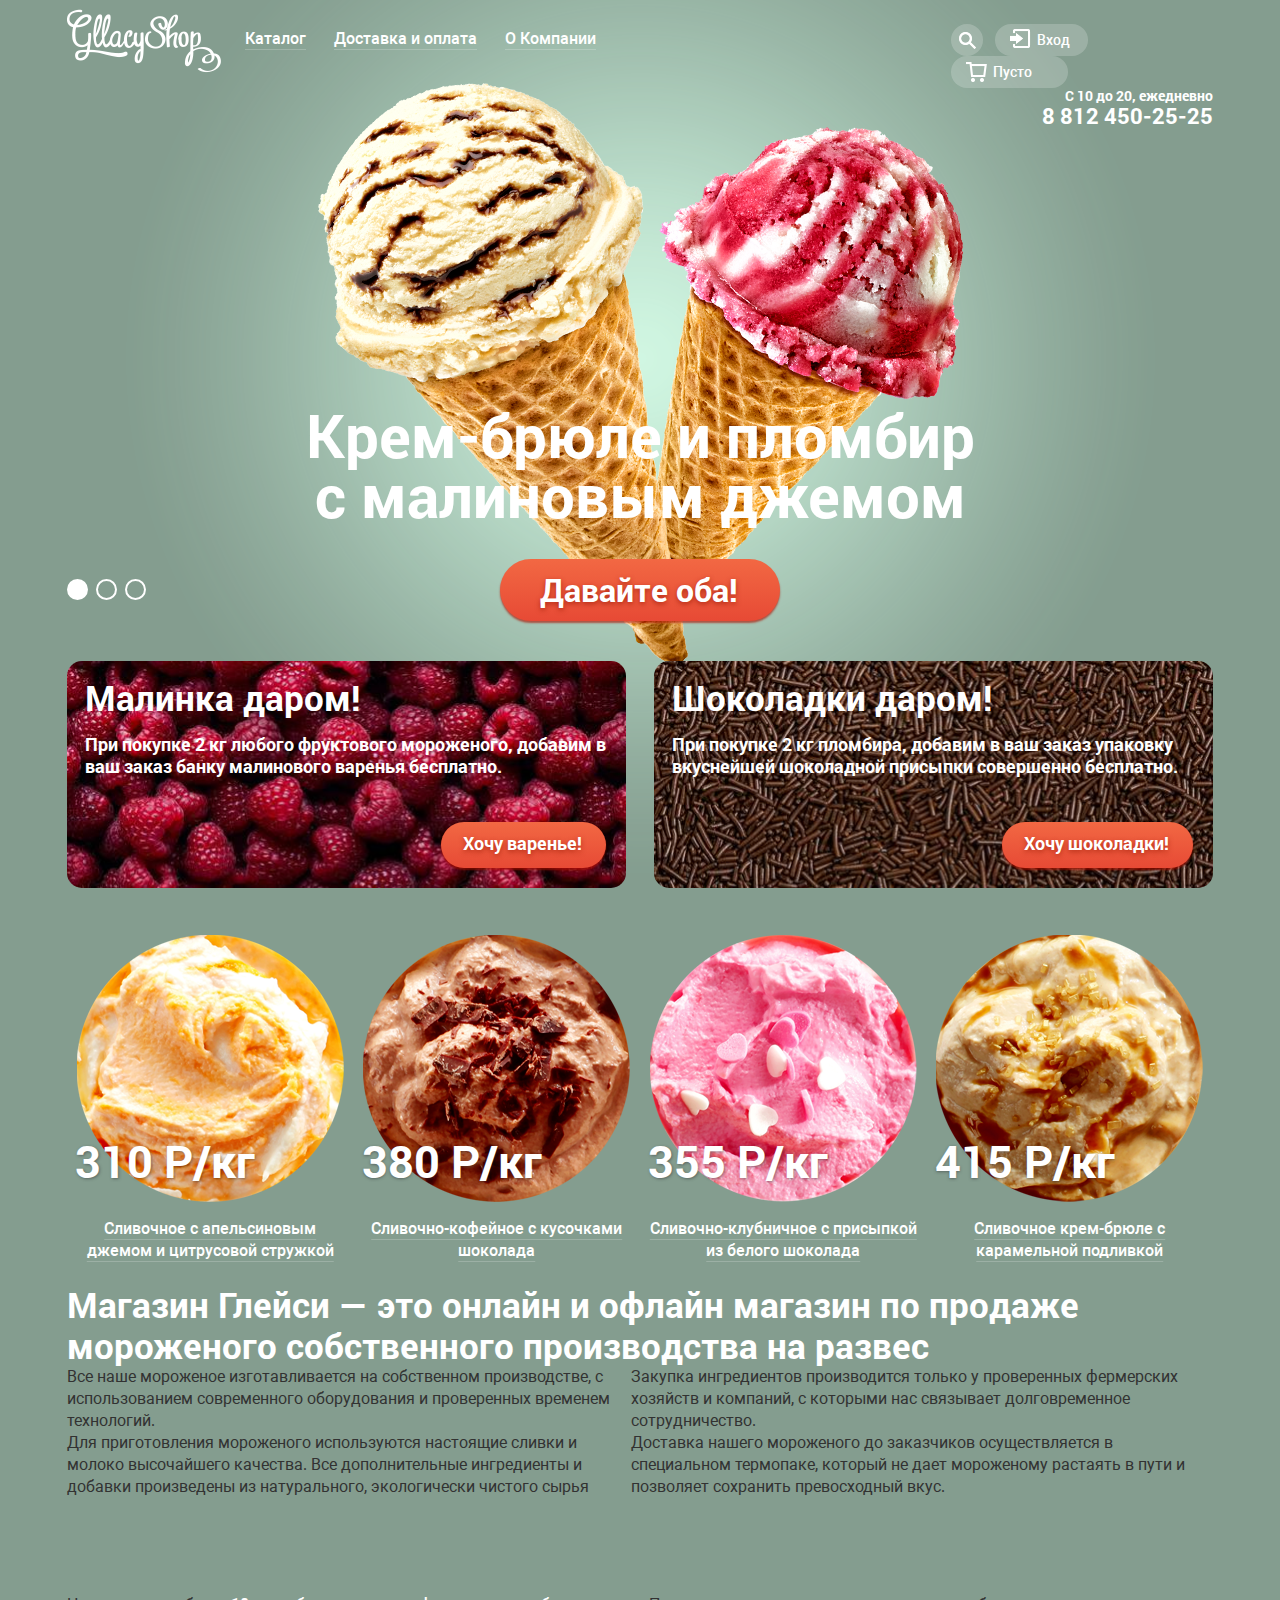
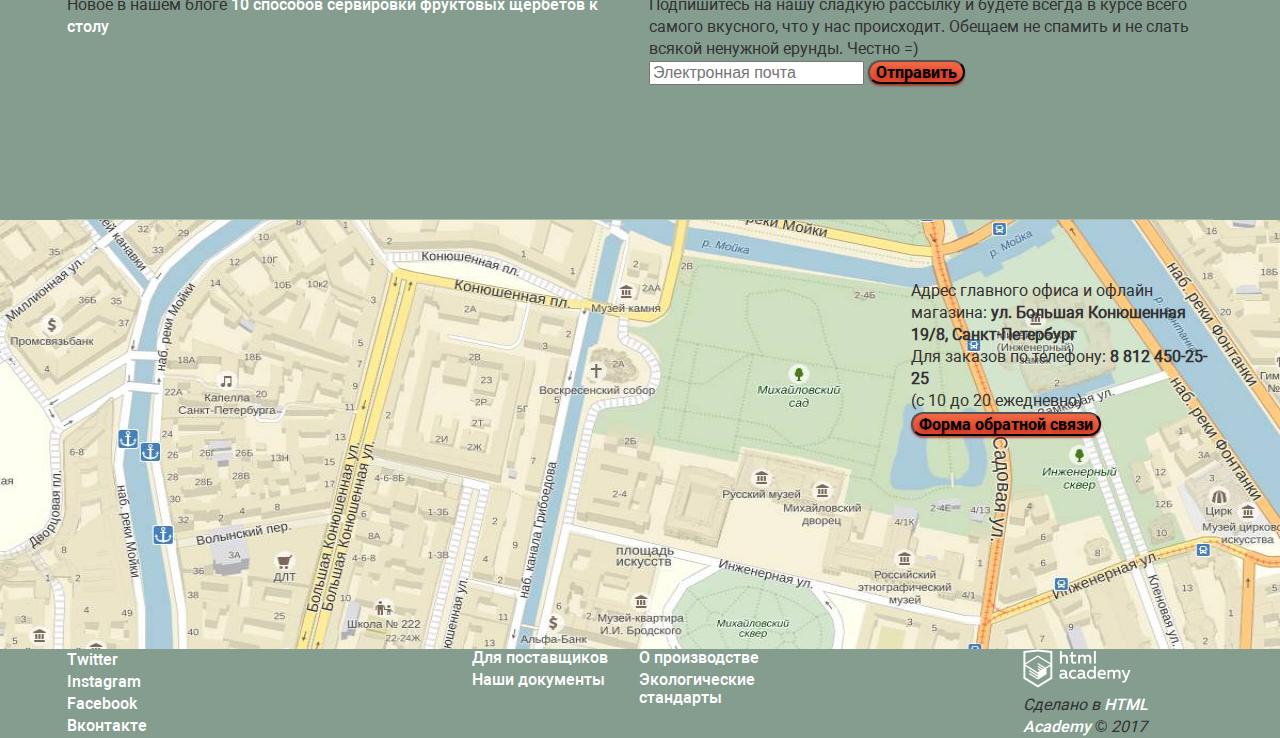
==== commit b5b4b1f1: "Merge pull request #1 from ibragimtokmakov/mybranch" ====
--- a/gllacy/index.html
+++ b/gllacy/index.html
@@ -12,297 +12,290 @@
 <input id="slide2" type="radio" name="slider-check">
 <input id="slide3" type="radio" name="slider-check">
 <div class="outer-wrapper">
-    <div class="inner-wrapper">
-        <header>
-            <div class="container">
-                <div class="header-top clearfix">
-                    <div class="header-logo">
-                        <a href="index.html">
-                            <img src="img/logo.png" alt="Gllacy Shop" width="154" height="64">
-                        </a>
-                    </div>
-                    <nav>
-                        <ul class="nav-menu clearfix">
-                            <li class="nav-menu__item nav-menu__catalog">
-                                <a href="/catalog.html">Каталог</a>
-                                <div class="nav-submenu-wrap">
-                                    <ul class="nav-submenu">
-                                        <li class="nav-submenu__item nav-submenu__new"><a href="#">Новинки</a></li>
-                                        <li class="nav-submenu__item"><a href="catalog.html">Сливочное</a></li>
-                                        <li class="nav-submenu__item"><a href="#">Щербеты</a></li>
-                                        <li class="nav-submenu__item"><a href="#">Фруктовый лед</a></li>
-                                        <li class="nav-submenu__item"><a href="#">Мелорин</a></li>
-                                    </ul>
+    <header class="inner-container">
+        <div class="header-top clearfix">
+            <div class="header-logo">
+                <a href="index.html">
+                    <img src="img/logo.png" alt="Gllacy Shop" width="154" height="64">
+                </a>
+            </div>
+            <nav>
+                <ul class="nav-menu clearfix">
+                    <li class="nav-menu__item nav-menu__catalog">
+                        <a href="/catalog.html">Каталог</a>
+                        <div class="nav-submenu-wrap">
+                            <ul class="nav-submenu">
+                                <li class="nav-submenu__item nav-submenu__new"><a href="#">Новинки</a></li>
+                                <li class="nav-submenu__item"><a href="catalog.html">Сливочное</a></li>
+                                <li class="nav-submenu__item"><a href="#">Щербеты</a></li>
+                                <li class="nav-submenu__item"><a href="#">Фруктовый лед</a></li>
+                                <li class="nav-submenu__item"><a href="#">Мелорин</a></li>
+                            </ul>
+                        </div>
+                    </li>
+                    <li class="nav-menu__item">
+                        <a href="#">Доставка и оплата</a>
+                    </li>
+                    <li class="nav-menu__item">
+                        <a href="#">О Компании</a>
+                    </li>
+                </ul>
+            </nav>
+            <div class="header-info">
+                <ul>
+                    <li class="header-info__item"><a class="header-info__btn search_btn" href="#">Search</a>
+                        <div class="header-info__search">
+                            <input class="header-info__input" id="search" type="search" name="search" required>
+                            <label class="header-info__label" for="search">Что ищем?</label>
+                        </div>
+                    </li>
+                    <li class="header-info__item">
+                        <a class="header-info__btn login-btn" href="#">Вход</a>
+                        <div class="header-login">
+                            <form action="/" class="header-login__form">
+                                <div class="header-login__field">
+                                    <input class="header-login__input" type="text" id="login-email" required>
+                                    <label class="header-login__label" for="login-email">Электронная почта</label>
                                 </div>
-                            </li>
-                            <li class="nav-menu__item">
-                                <a href="#">Доставка и оплата</a>
-                            </li>
-                            <li class="nav-menu__item">
-                                <a href="#">О Компании</a>
-                            </li>
-                        </ul>
-                    </nav>
-                    <div class="header-info">
-                        <ul>
-                            <li class="header-info__item"><a class="header-info__btn search_btn" href="#">Search</a>
-                                <div class="header-info__search">
-                                    <input class="header-info__input" id="search" type="search" name="search" required>
-                                    <label class="header-info__label" for="search">Что ищем?</label>
+                                <div class="header-login__field">
+                                    <input class="header-login" type="password" id="login-pass" required>
+                                    <label class="header-login__label" for="login-pass">Пароль</label>
                                 </div>
-                            </li>
-                            <li class="header-info__item">
-                                <a class="header-info__btn login-btn" href="#">Вход</a>
-                                <div class="header-login">
-                                    <form action="/" class="header-login__form">
-                                        <div class="header-login__field">
-                                            <input class="header-login__input" type="text" id="login-email" required>
-                                            <label class="header-login__label" for="login-email">Электронная почта</label>
-                                        </div>
-                                        <div class="header-login__field">
-                                            <input class="header-login" type="password" id="login-pass" required>
-                                            <label class="header-login__label" for="login-pass">Пароль</label>
-                                        </div>
-                                        <button class="header-login__btn">Войти</button>
-                                        <div class="header-login__links">
-                                            <a href="#" class="header-login__auth">Забыли пароль?</a>
-                                            <a href="#" class="header-login__auth">Новая регистрация</a>
-                                        </div>
-                                    </form>
+                                <button class="header-login__btn">Войти</button>
+                                <div class="header-login__links">
+                                    <a href="#" class="header-login__auth">Забыли пароль?</a>
+                                    <a href="#" class="header-login__auth">Новая регистрация</a>
                                 </div>
-                            </li>
-                            <li class="header-info__item">
-                                <a class="header-info__btn basket-btn" href="#">Пусто</a>
-                                <div class="header-cart">
-                                    <table class="header-cart__table">
-                                        <tr class="header-cart__item">
-                                            <td class="header-cart__remove">
-                                                <button type="button" class="header-cart__icon-remove">Закрыть</button>
-                                            </td>
-                                            <td class="header-cart__img"><img src="/" alt="Пломбир с апельсиновым джемом"
-                                                                              width="33" height="33">
-                                            </td>
-                                            <td class="header-cart__description">Пломбир с апельсиновым джемом</td>
-                                            <td class="header-cart__price">1,5кг <span>x 200 руб.</span></td>
-                                            <td class="header-cart__count">300 руб.</td>
-                                        </tr>
-                                        <tr class="header-cart__item">
-                                            <td class="header-cart__remove">
-                                                <button type="button" class="header-cart__icon-remove">Закрыть</button>
-                                            </td>
-                                            <td class="header-cart__img"><img src="/"
-                                                                              alt="Клубничный пломбир с присыпкой из белого шоколада"
-                                                                              width="33" height="33"></td>
-                                            <td class="header-cart__description">Клубничный пломбир с присыпкой из белого
-                                                шоколада
-                                            </td>
-                                            <td class="header-cart__price">1,5кг <span>x 300 руб.</span></td>
-                                            <td class="header-cart__count">450 руб.</td>
-                                        </tr>
-                                    </table>
-                                    <div class="header-cart__item">
-                                        <div class="header-cart__total">Итого: 750 руб.</div>
-                                    </div>
-                                    <div class="header-purchase">
-                                        <button type="submit" class="btn header-purchase__btn">Оформить заказ</button>
-                                    </div>
-                                </div>
-                            </li>
-                        </ul>
-                    </div>
-                </div>
-                <div class="header-bottom clearfix">
-                    <div class="top-phone">
-                        <span>С 10 до 20, ежедневно</span>
-                        <b>8 812 450-25-25</b>
-                    </div>
-                </div>
-            </div>
-        </header>
-        <main>
-            <div class="container">
-                <div class="main-slider">
-                    <div class="slider-control">
-                        <label class="slider-controller slider-controller__first" for="slide1"></label>
-                        <label class="slider-controller slider-controller__second" for="slide2"></label>
-                        <label class="slider-controller slider-controller__third" for="slide3"></label>
-                    </div>
-                    <div class="main-slide main-slide__first">
-                        <div class="main-slide-container">
-                            <h2 class="main-slide__title">Крем-брюле и пломбир с малиновым джемом</h2>
-                            <a href="#" class="btn main-slide__btn">Давайте оба!</a>
+                            </form>
                         </div>
-                    </div>
-                    <div class="main-slide main-slide__second">
-                        <div class="main-slide-container">
-                            <h2 class="main-slide__title">Шоколадный пломбир и лимонный сорбет</h2>
-                            <a href="#" class="btn main-slide__btn">Давайте оба!</a>
+                    </li>
+                    <li class="header-info__item">
+                        <a class="header-info__btn basket-btn" href="#">Пусто</a>
+                        <div class="header-cart">
+                            <table class="header-cart__table">
+                                <tr class="header-cart__item">
+                                    <td class="header-cart__remove">
+                                        <button type="button" class="header-cart__icon-remove">Закрыть</button>
+                                    </td>
+                                    <td class="header-cart__img"><img src="/" alt="Пломбир с апельсиновым джемом"
+                                                                      width="33" height="33">
+                                    </td>
+                                    <td class="header-cart__description">Пломбир с апельсиновым джемом</td>
+                                    <td class="header-cart__price">1,5кг <span>x 200 руб.</span></td>
+                                    <td class="header-cart__count">300 руб.</td>
+                                </tr>
+                                <tr class="header-cart__item">
+                                    <td class="header-cart__remove">
+                                        <button type="button" class="header-cart__icon-remove">Закрыть</button>
+                                    </td>
+                                    <td class="header-cart__img"><img src="/"
+                                                                      alt="Клубничный пломбир с присыпкой из белого шоколада"
+                                                                      width="33" height="33"></td>
+                                    <td class="header-cart__description">Клубничный пломбир с присыпкой из белого
+                                        шоколада
+                                    </td>
+                                    <td class="header-cart__price">1,5кг <span>x 300 руб.</span></td>
+                                    <td class="header-cart__count">450 руб.</td>
+                                </tr>
+                            </table>
+                            <div class="header-cart__item">
+                                <div class="header-cart__total">Итого: 750 руб.</div>
+                            </div>
+                            <div class="header-purchase">
+                                <button type="submit" class="btn header-purchase__btn">Оформить заказ</button>
+                            </div>
                         </div>
-                    </div>
-                    <div class="main-slide main-slide__third">
-                        <div class="main-slide-container">
-                            <h2 class="main-slide__title">Пломбир с помадкой и клубничный щербет</h2>
-                            <a href="#" class="btn main-slide__btn">Давайте оба!</a>
-                        </div>
-                    </div>
-                </div>
-                <div class="main-banners">
-                    <div class="main-banner main-banner__raspberries">
-                        <h3 class="main-banner__title">Малинка даром!</h3>
-                        <p>При покупке 2 кг любого фруктового мороженого, добавим в ваш заказ банку малинового варенья
-                            бесплатно.
-                        </p>
-                        <div class="main-banners-button">
-                            <a href="#" class="btn main-banners__btn">Хочу варенье!</a>
-                        </div>
-                    </div>
-                    <div class="main-banner main-banner__chocolates">
-                        <h3 class="main-banner__title">Шоколадки даром!</h3>
-                        <p>При покупке 2 кг пломбира, добавим в ваш заказ упаковку вкуснейшей шоколадной присыпки совершенно
-                            бесплатно.
-                        </p>
-                        <div class="main-banners-button">
-                            <a href="#" class="btn main-banners__btn">Хочу шоколадки!</a>
-                        </div>
-                    </div>
-                </div>
-                <div class="main-products">
-                    <div class="icecream-item">
-                        <div class="icecream-img">
-                            <img src="img/ice1.png" alt="Сливочное с апельсиновым джемом" width="267" height="267">
-                        </div>
-                        <div class="icecream-content">
-                            <p class="icecream-price">310 Р<span>/кг</span></p>
-                            <a href="#" class="icecream-descr">Сливочное с апельсиновым джемом и цитрусовой стружкой</a>
-                            <a href="#" class="btn icecream-view">Быстрый просмотр</a>
-                        </div>
-                    </div>
-                    <div class="icecream-item">
-                        <div class="icecream-img">
-                            <img src="img/ice2.png" alt="Сливочно-кофейное" width="267" height="267">
-                        </div>
-                        <div class="icecream-content">
-                            <p class="icecream-price">380 Р<span>/кг</span></p>
-                            <a href="#" class="icecream-descr">Сливочно-кофейное с кусочками шоколада</a>
-                            <a href="#" class="btn icecream-view">Быстрый просмотр</a>
-                        </div>
-                    </div>
-                    <div class="icecream-item">
-                        <div class="icecream-img">
-                            <img src="img/ice3.png" alt="Сливочно-клубничное" width="267" height="267">
-                        </div>
-                        <div class="icecream-content">
-                            <p class="icecream-price">355 Р<span>/кг</span></p>
-                            <a href="#" class="icecream-descr">Сливочно-клубничное с присыпкой из белого шоколада</a>
-                            <a href="#" class="btn icecream-view">Быстрый просмотр</a>
-                        </div>
-                    </div>
-                    <div class="icecream-item">
-                        <div class="icecream-img">
-                            <img src="img/ice4.png" alt="Сливочное крем-брюле" width="267" height="267">
-                        </div>
-                        <div class="icecream-content">
-                            <p class="icecream-price">415 Р<span>/кг</span></p>
-                            <a href="#" class="icecream-descr">Сливочное крем-брюле с карамельной подливкой</a>
-                            <a href="#" class="btn icecream-view">Быстрый просмотр</a>
-                        </div>
-                    </div>
-                </div>
-                <div class="icecream-advantages">
-                    <div class="icecream-container">
-                        <h3 class="icecream-advantage__title">Магазин Глейси — это онлайн и офлайн магазин по продаже
-                            мороженого собственного производства на развес</h3>
-                        <p>Все наше мороженое изготавливается на собственном производстве, с использованием современного
-                            оборудования и проверенных временем технологий.</p>
-                        <p>Закупка ингредиентов производится только у проверенных фермерских хозяйств и компаний, с которыми
-                            нас связывает долговременное сотрудничество.</p>
-                        <p>Для приготовления мороженого используются настоящие сливки и молоко высочайшего качества. Все
-                            дополнительные ингредиенты и добавки произведены из натурального, экологически чистого сырья</p>
-                        <p>Доставка нашего мороженого до заказчиков осуществляется в специальном термопаке, который не дает
-                            мороженому растаять в пути и позволяет сохранить превосходный вкус.</p>
-                    </div>
+                    </li>
+                </ul>
+            </div>
+        </div>
+        <div class="header-bottom clearfix">
+            <div class="top-phone">
+                <span>С 10 до 20, ежедневно</span>
+                <b>8 812 450-25-25</b>
+            </div>
+        </div>
+    </header>
+    <main class="inner-container">
+        <div class="main-slider">
+            <div class="slider-control">
+                <label class="slider-controller slider-controller__first" for="slide1"></label>
+                <label class="slider-controller slider-controller__second" for="slide2"></label>
+                <label class="slider-controller slider-controller__third" for="slide3"></label>
+            </div>
+            <div class="main-slide main-slide__first">
+                <div class="main-slide-container">
+                    <h2 class="main-slide__title">Крем-брюле и пломбир с малиновым джемом</h2>
+                    <a href="#" class="btn main-slide__btn">Давайте оба!</a>
+                </div>
+            </div>
+            <div class="main-slide main-slide__second">
+                <div class="main-slide-container">
+                    <h2 class="main-slide__title">Шоколадный пломбир и лимонный сорбет</h2>
+                    <a href="#" class="btn main-slide__btn">Давайте оба!</a>
+                </div>
+            </div>
+            <div class="main-slide main-slide__third">
+                <div class="main-slide-container">
+                    <h2 class="main-slide__title">Пломбир с помадкой и клубничный щербет</h2>
+                    <a href="#" class="btn main-slide__btn">Давайте оба!</a>
+                </div>
+            </div>
+        </div>
+        <div class="main-banners">
+            <div class="main-banner main-banner__raspberries">
+                <h3 class="main-banner__title">Малинка даром!</h3>
+                <p>При покупке 2 кг любого фруктового мороженого, добавим в ваш заказ банку малинового варенья
+                    бесплатно.
+                </p>
+                <div class="main-banners-button">
+                    <a href="#" class="btn main-banners__btn">Хочу варенье!</a>
+                </div>
+            </div>
+            <div class="main-banner main-banner__chocolates">
+                <h3 class="main-banner__title">Шоколадки даром!</h3>
+                <p>При покупке 2 кг пломбира, добавим в ваш заказ упаковку вкуснейшей шоколадной присыпки совершенно
+                    бесплатно.
+                </p>
+                <div class="main-banners-button">
+                    <a href="#" class="btn main-banners__btn">Хочу шоколадки!</a>
+                </div>
+            </div>
+        </div>
+        <div class="main-products">
+            <div class="icecream-item">
+                <div class="icecream-img">
+                    <img src="img/ice1.png" alt="Сливочное с апельсиновым джемом" width="267" height="267">
                 </div>
                 <div class="icecream-content">
-                    <div class="icecream-content-item icecream-blog">
-                        <span class="icecream-blog__title">Новое в нашем блоге</span>
-                        <a href="#" class="icecream-blog__link">10 способов сервировки
-                            фруктовых щербетов к
-                            столу</a>
-                    </div>
-                    <div class="icecream-content-item icecream-subscribe">
-                        <p class="icecream-subscribe__text">Подпишитесь на нашу сладкую рассылку и будете всегда в курсе
-                            всего самого вкусного, что у нас происходит. Обещаем не спамить и не слать всякой ненужной
-                            ерунды. Честно =) </p>
-                        <form class="icecream-subscribe-form" action="/">
-                            <input class="icecream-input" type="email" placeholder="Электронная почта">
-                            <button class="btn icecream-subscribe__submit">Отправить</button>
-                        </form>
-                    </div>
-                </div>
-            </div>
-        </main>
-        <div class="icecream-map">
-            <div class="container">
-                <div class="icecream-feedback">
-                    <p>Адрес главного офиса и офлайн магазина: <strong>ул. Большая Конюшенная 19/8, Санкт-Петербург</strong>
-                    </p>
-                    <p>Для заказов по телефону: <strong>8 812 450-25-25</strong><br> (с 10 до 20 ежедневно)</p>
-                    <button class="btn icecream-modalbtn" type="button">Форма обратной связи</button>
-                </div>
-            </div>
-            <img src="img/map_img.jpg" alt="Map" width="1200" height="429">
-        </div>
-        <footer>
-            <div class="container clearfix">
-                <div class="footer-socials">
-                    <ul>
-                        <li class="footer-socials__item"><a href="#">Twitter</a></li>
-                        <li class="footer-socials__item"><a href="#">Instagram</a></li>
-                        <li class="footer-socials__item"><a href="#">Facebook</a></li>
-                        <li class="footer-socials__item"><a href="#">Вконтакте</a></li>
-                    </ul>
-                </div>
-                <div class="footer-info">
-                    <a href="#" class="footer-info__link">Для поставщиков</a>
-                    <a href="#" class="footer-info__link">О производстве</a>
-                    <a href="#" class="footer-info__link">Наши документы</a>
-                    <a href="#" class="footer-info__link">Экологические стандарты</a>
-                </div>
-                <div class="footer-copy">
-                    <div class="footer-htmlacademy">
-                        <a href="https://htmlacademy.ru/intensive/htmlcss">
-                            <img src="img/html_logo.png" width="108" height="39" alt="HTMLAcademy">
-                        </a>
-                    </div>
-                    <div class="footer-copyright">
-                        <address>Сделано в <a href="https://htmlacademy.ru/intensive/htmlcss">HTML Academy</a> © 2017
-                        </address>
-                    </div>
-                </div>
-            </div>
-        </footer>
-        <div class="modal-feedback">
-            <button class="modal-feedback__close" type="button">Назад</button>
-            <p class="modal-feedback__text">Мы обязательно вам ответим!</p>
-            <form class="modal-feedback__form" action="/" method="post">
-                <div class="modal-feedback__field">
-                    <input class="modal-feedback__item modal-feedback__input" type="text" name="name" id="modal-name" required>
-                    <label class="modal-feedback__label" for="modal-name">Как вас зовут?</label>
-                </div>
-                <div class="modal-feedback__field">
-                    <input class="modal-feedback__item modal-feedback__input" type="text" name="email" id="modal-email"
-                           required>
-                    <label class="modal-feedback__label" for="modal-email">Ваша почта для ответа?</label>
-                </div>
-                <div class="modal-feedback__field">
-                    <textarea name="modal-textarea" id="modal-textarea"></textarea>
-                    <label for="modal-textarea">Напишите что-нибдудь...</label>
-                </div>
-                <div class="modal-feedback__btn">
-                    <button class="btn modal__btn" name="modal-send">Отправить</button>
-                </div>
-            </form>
-        </div>
+                    <p class="icecream-price">310 Р<span>/кг</span></p>
+                    <a href="#" class="icecream-descr">Сливочное с апельсиновым джемом и цитрусовой стружкой</a>
+                    <a href="#" class="btn icecream-view">Быстрый просмотр</a>
+                </div>
+            </div>
+            <div class="icecream-item">
+                <div class="icecream-img">
+                    <img src="img/ice2.png" alt="Сливочно-кофейное" width="267" height="267">
+                </div>
+                <div class="icecream-content">
+                    <p class="icecream-price">380 Р<span>/кг</span></p>
+                    <a href="#" class="icecream-descr">Сливочно-кофейное с кусочками шоколада</a>
+                    <a href="#" class="btn icecream-view">Быстрый просмотр</a>
+                </div>
+            </div>
+            <div class="icecream-item">
+                <div class="icecream-img">
+                    <img src="img/ice3.png" alt="Сливочно-клубничное" width="267" height="267">
+                </div>
+                <div class="icecream-content">
+                    <p class="icecream-price">355 Р<span>/кг</span></p>
+                    <a href="#" class="icecream-descr">Сливочно-клубничное с присыпкой из белого шоколада</a>
+                    <a href="#" class="btn icecream-view">Быстрый просмотр</a>
+                </div>
+            </div>
+            <div class="icecream-item">
+                <div class="icecream-img">
+                    <img src="img/ice4.png" alt="Сливочное крем-брюле" width="267" height="267">
+                </div>
+                <div class="icecream-content">
+                    <p class="icecream-price">415 Р<span>/кг</span></p>
+                    <a href="#" class="icecream-descr">Сливочное крем-брюле с карамельной подливкой</a>
+                    <a href="#" class="btn icecream-view">Быстрый просмотр</a>
+                </div>
+            </div>
+        </div>
+        <div class="icecream-advantages">
+            <div class="icecream-container">
+                <h3 class="icecream-advantage__title">Магазин Глейси — это онлайн и офлайн магазин по продаже
+                    мороженого собственного производства на развес</h3>
+                <p>Все наше мороженое изготавливается на собственном производстве, с использованием современного
+                    оборудования и проверенных временем технологий.</p>
+                <p>Закупка ингредиентов производится только у проверенных фермерских хозяйств и компаний, с которыми
+                    нас связывает долговременное сотрудничество.</p>
+                <p>Для приготовления мороженого используются настоящие сливки и молоко высочайшего качества. Все
+                    дополнительные ингредиенты и добавки произведены из натурального, экологически чистого сырья</p>
+                <p>Доставка нашего мороженого до заказчиков осуществляется в специальном термопаке, который не дает
+                    мороженому растаять в пути и позволяет сохранить превосходный вкус.</p>
+            </div>
+        </div>
+        <div class="icecream-content">
+            <div class="icecream-content-item icecream-blog">
+                <span class="icecream-blog__title">Новое в нашем блоге</span>
+                <a href="#" class="icecream-blog__link">10 способов сервировки
+                    фруктовых щербетов к
+                    столу</a>
+            </div>
+            <div class="icecream-content-item icecream-subscribe">
+                <p class="icecream-subscribe__text">Подпишитесь на нашу сладкую рассылку и будете всегда в курсе
+                    всего самого вкусного, что у нас происходит. Обещаем не спамить и не слать всякой ненужной
+                    ерунды. Честно =) </p>
+                <form class="icecream-subscribe-form" action="/">
+                    <input class="icecream-input" type="email" placeholder="Электронная почта">
+                    <button class="btn icecream-subscribe__submit">Отправить</button>
+                </form>
+            </div>
+        </div>
+    </main>
+    <div class="icecream-map">
+        <div class="inner-container">
+            <div class="icecream-feedback">
+                <p>Адрес главного офиса и офлайн магазина: <strong>ул. Большая Конюшенная 19/8, Санкт-Петербург</strong>
+                </p>
+                <p>Для заказов по телефону: <strong>8 812 450-25-25</strong><br> (с 10 до 20 ежедневно)</p>
+                <button class="btn icecream-modalbtn" type="button">Форма обратной связи</button>
+            </div>
+        </div>
+        <img src="img/map_img.jpg" alt="Map" width="1200" height="429">
+    </div>
+    <footer class="inner-container clearfix">
+        <div class="footer-socials">
+            <ul>
+                <li class="footer-socials__item"><a href="#">Twitter</a></li>
+                <li class="footer-socials__item"><a href="#">Instagram</a></li>
+                <li class="footer-socials__item"><a href="#">Facebook</a></li>
+                <li class="footer-socials__item"><a href="#">Вконтакте</a></li>
+            </ul>
+        </div>
+        <div class="footer-info">
+            <a href="#" class="footer-info__link">Для поставщиков</a>
+            <a href="#" class="footer-info__link">О производстве</a>
+            <a href="#" class="footer-info__link">Наши документы</a>
+            <a href="#" class="footer-info__link">Экологические стандарты</a>
+        </div>
+        <div class="footer-copy">
+            <div class="footer-htmlacademy">
+                <a href="https://htmlacademy.ru/intensive/htmlcss">
+                    <img src="img/html_logo.png" width="108" height="39" alt="HTMLAcademy">
+                </a>
+            </div>
+            <div class="footer-copyright">
+                <address>Сделано в <a href="https://htmlacademy.ru/intensive/htmlcss">HTML Academy</a> © 2017
+                </address>
+            </div>
+        </div>
+    </footer>
+    <div class="modal-feedback">
+        <button class="modal-feedback__close" type="button">Назад</button>
+        <p class="modal-feedback__text">Мы обязательно вам ответим!</p>
+        <form class="modal-feedback__form" action="/" method="post">
+            <div class="modal-feedback__field">
+                <input class="modal-feedback__item modal-feedback__input" type="text" name="name" id="modal-name"
+                       required>
+                <label class="modal-feedback__label" for="modal-name">Как вас зовут?</label>
+            </div>
+            <div class="modal-feedback__field">
+                <input class="modal-feedback__item modal-feedback__input" type="text" name="email" id="modal-email"
+                       required>
+                <label class="modal-feedback__label" for="modal-email">Ваша почта для ответа?</label>
+            </div>
+            <div class="modal-feedback__field">
+                <textarea name="modal-textarea" id="modal-textarea"></textarea>
+                <label for="modal-textarea">Напишите что-нибдудь...</label>
+            </div>
+            <div class="modal-feedback__btn">
+                <button class="btn modal__btn" name="modal-send">Отправить</button>
+            </div>
+        </form>
     </div>
 </div>
 </body>
--- a/gllacy/css/style.css
+++ b/gllacy/css/style.css
@@ -46,10 +46,11 @@
     background-color 0.3s ease;
 }
 
-.inner-wrapper {
+.inner-container {
     width: 100%;
     max-width: 1200px;
     margin: auto;
+    position: relative;
 }
 
 .clearfix::after {
@@ -107,17 +108,17 @@
     border: 0;
 }
 
-.container {
+header, main, footer {
     width: 100%;
     padding: 0 27px;
 }
 
-img {
-    display: inline-block;
-}
-
 header {
     padding-top: 9px;
+}
+
+img {
+    display: inline-block;
 }
 
 .header-logo, nav {
@@ -556,7 +557,7 @@
 }
 
 .icecream-advantages p {
-    width: calc(50% - 2px);
+    width: calc(50% - 13px);
     display: inline-block;
 }
 
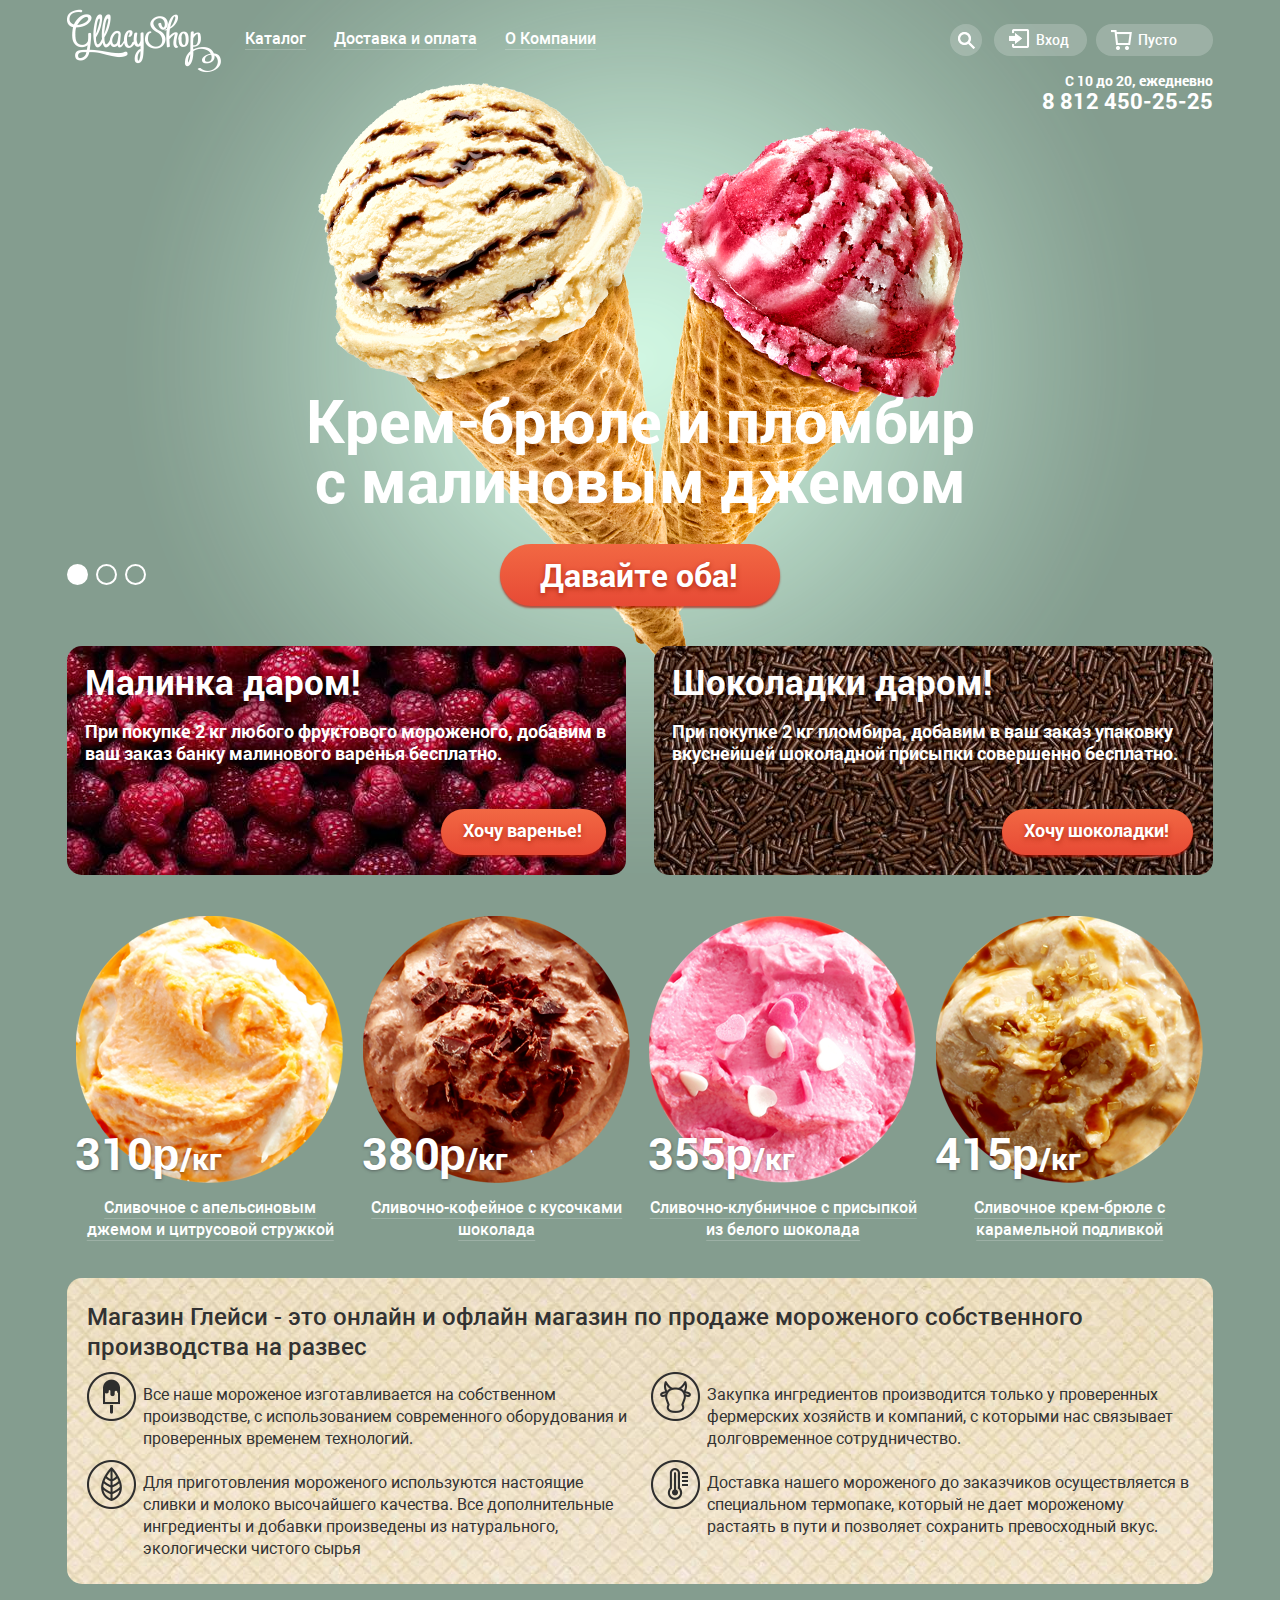
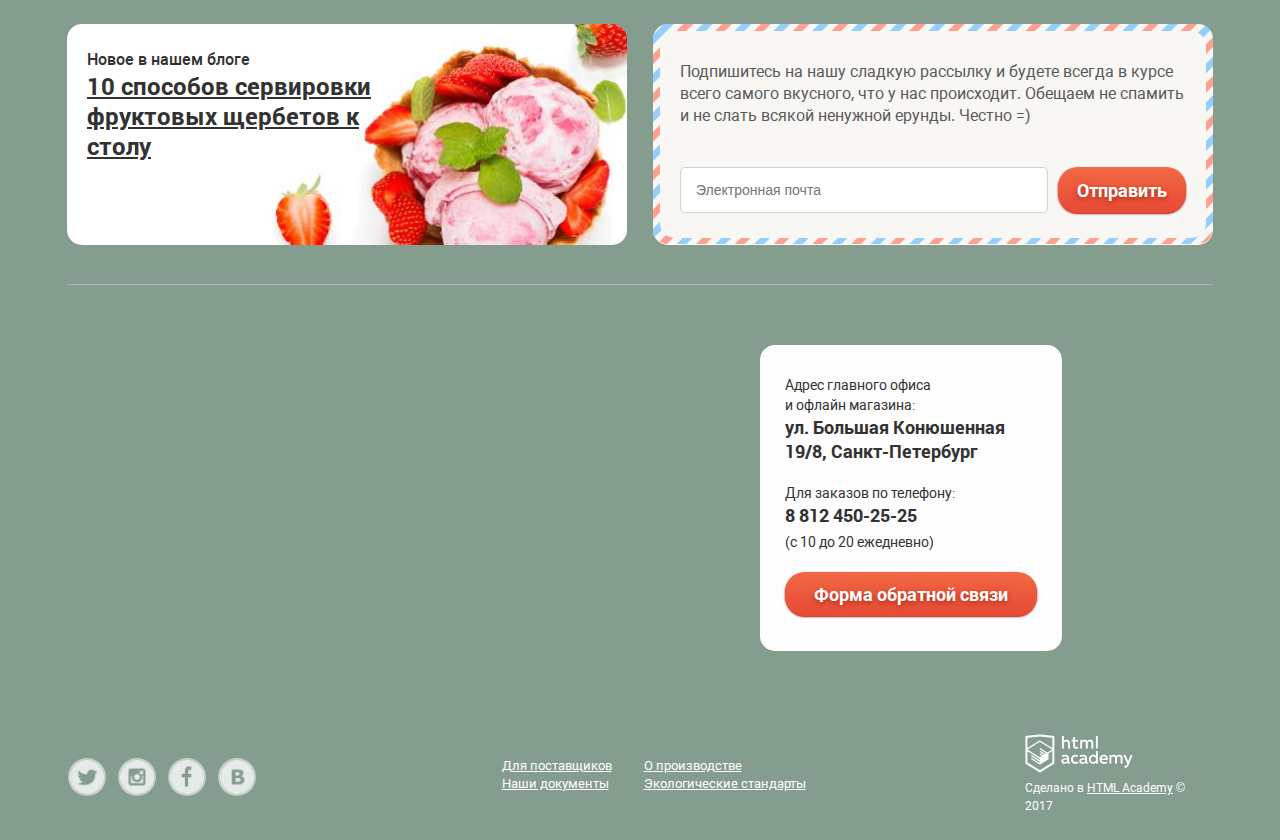
==== commit d752fe2e: "Добавил минифицированные файлы css" ====
--- a/gllacy/index.html
+++ b/gllacy/index.html
@@ -4,299 +4,336 @@
     <meta charset="UTF-8">
     <meta name="viewport" content="width=device-width, initial-scale=1.0">
     <title>Gllacy Shop</title>
-    <link rel="stylesheet" href="css/normalize.css">
-    <link rel="stylesheet" href="css/style.css">
+    <link rel="stylesheet" href="css/normalize.min.css">
+    <link rel="stylesheet" href="css/style.min.css">
+    <script defer src="js/yandex-map.js" type="text/javascript"></script>
+    <script defer src="js/script.js"></script>
 </head>
+
 <body>
-<input id="slide1" type="radio" name="slider-check" checked>
-<input id="slide2" type="radio" name="slider-check">
-<input id="slide3" type="radio" name="slider-check">
-<div class="outer-wrapper">
-    <header class="inner-container">
-        <div class="header-top clearfix">
-            <div class="header-logo">
-                <a href="index.html">
-                    <img src="img/logo.png" alt="Gllacy Shop" width="154" height="64">
-                </a>
-            </div>
-            <nav>
-                <ul class="nav-menu clearfix">
-                    <li class="nav-menu__item nav-menu__catalog">
-                        <a href="/catalog.html">Каталог</a>
-                        <div class="nav-submenu-wrap">
-                            <ul class="nav-submenu">
-                                <li class="nav-submenu__item nav-submenu__new"><a href="#">Новинки</a></li>
-                                <li class="nav-submenu__item"><a href="catalog.html">Сливочное</a></li>
-                                <li class="nav-submenu__item"><a href="#">Щербеты</a></li>
-                                <li class="nav-submenu__item"><a href="#">Фруктовый лед</a></li>
-                                <li class="nav-submenu__item"><a href="#">Мелорин</a></li>
-                            </ul>
+    <input id="slide1" type="radio" name="slider-check" checked>
+    <input id="slide2" type="radio" name="slider-check">
+    <input id="slide3" type="radio" name="slider-check">
+    <div class="outer-wrapper">
+        <header class="inner-container">
+            <div class="header-top flex">
+                <div class="header-logo">
+                    <a href="index.html">
+                        <img src="img/logo.png" alt="Gllacy Shop" width="154" height="64">
+                    </a>
+                </div>
+                <nav>
+                    <ul class="nav-menu flex">
+                        <li class="nav-menu__item nav-menu__catalog">
+                            <a href="/catalog.html">Каталог</a>
+                            <div class="nav-submenu-wrap">
+                                <ul class="nav-submenu">
+                                    <li class="nav-submenu__item nav-submenu__new">
+                                        <a href="#">Новинки</a>
+                                    </li>
+                                    <li class="nav-submenu__item">
+                                        <a href="catalog.html">Сливочное</a>
+                                    </li>
+                                    <li class="nav-submenu__item">
+                                        <a href="#">Щербеты</a>
+                                    </li>
+                                    <li class="nav-submenu__item">
+                                        <a href="#">Фруктовый лед</a>
+                                    </li>
+                                    <li class="nav-submenu__item">
+                                        <a href="#">Мелорин</a>
+                                    </li>
+                                </ul>
+                            </div>
+                        </li>
+                        <li class="nav-menu__item">
+                            <a href="#">Доставка и оплата</a>
+                        </li>
+                        <li class="nav-menu__item">
+                            <a href="#">О Компании</a>
+                        </li>
+                    </ul>
+                </nav>
+                <div class="header-info">
+                    <ul>
+                        <li class="header-info__item">
+                            <a class="header-info__btn search_btn" href="#">Search</a>
+                            <div class="header-info__search">
+                                <input class="header-info__input" id="search" type="search" name="search" placeholder="Что ищем?" required>
+                            </div>
+                        </li>
+                        <li class="header-info__item">
+                            <a class="header-info__btn login-btn" href="#">Вход</a>
+                            <div class="header-login">
+                                <form action="/" class="header-login__form flex">
+                                    <input class="header-login__input" type="text" id="login-email" placeholder="Электронная почта" required>
+                                    <input class="header-login__input" type="password" id="login-pass" placeholder="Пароль" required>
+                                    <button class="header-login__btn btn">Войти</button>
+                                    <div class="header-login__links">
+                                        <a href="#" class="header-login__auth">Забыли пароль?</a>
+                                        <a href="#" class="header-login__auth">Новая регистрация</a>
+                                    </div>
+                                </form>
+                            </div>
+                        </li>
+                        <li class="header-info__item">
+                            <a class="header-info__btn basket-btn" href="#">Пусто</a>
+                            <div class="header-cart">
+                                <table class="header-cart__table">
+                                    <tr class="header-cart__item">
+                                        <td class="header-cart__remove">
+                                            <a class="header-cart__icon-remove">Закрыть</a>
+                                        </td>
+                                        <td class="header-cart__img">
+                                            <img src="img/mini_ice1.png" alt="Пломбир с апельсиновым джемом" width="33" height="33">
+                                        </td>
+                                        <td class="header-cart__description">Пломбир с апельсиновым джемом</td>
+                                        <td class="header-cart__price">1,5кг x
+                                            <span> 200 руб.</span>
+                                        </td>
+                                        <td class="header-cart__count">300 руб.</td>
+                                    </tr>
+                                    <tr class="header-cart__item">
+                                        <td class="header-cart__remove">
+                                            <a class="header-cart__icon-remove">Закрыть</a>
+                                        </td>
+                                        <td class="header-cart__img">
+                                            <img src="img/mini_ice2.png" alt="Клубничный пломбир с присыпкой из белого шоколада" width="33" height="33">
+                                        </td>
+                                        <td class="header-cart__description">Клубничный пломбир с присыпкой из белого шоколада
+                                        </td>
+                                        <td class="header-cart__price">1,5кг x
+                                            <span> 300 руб.</span>
+                                        </td>
+                                        <td class="header-cart__count">450 руб.</td>
+                                    </tr>
+                                </table>
+                                <div class="header-cart-total">
+                                    Итого:
+                                    <span>750</span> руб.
+                                </div>
+                                <div class="header-purchase">
+                                    <button type="submit" class="btn header-login__btn purchase-btn">Оформить заказ</button>
+                                </div>
+                            </div>
+                        </li>
+                    </ul>
+                </div>
+            </div>
+            <div class="header-bottom flex">
+                <div class="top-phone">
+                    <span>С 10 до 20, ежедневно</span>
+                    <b>8 812 450-25-25</b>
+                </div>
+            </div>
+        </header>
+        <main class="inner-container">
+            <div class="main-slider flex">
+                <div class="slider-control">
+                    <label class="slider-controller slider-controller__first" for="slide1"></label>
+                    <label class="slider-controller slider-controller__second" for="slide2"></label>
+                    <label class="slider-controller slider-controller__third" for="slide3"></label>
+                </div>
+                <div class="main-slide main-slide__first">
+                    <div class="main-slide-container">
+                        <h2 class="main-slide__title">Крем-брюле и пломбир с малиновым джемом</h2>
+                        <a href="#" class="btn main-slide__btn">Давайте оба!</a>
+                    </div>
+                </div>
+                <div class="main-slide main-slide__second">
+                    <div class="main-slide-container">
+                        <h2 class="main-slide__title">Шоколадный пломбир и лимонный сорбет</h2>
+                        <a href="#" class="btn main-slide__btn">Давайте оба!</a>
+                    </div>
+                </div>
+                <div class="main-slide main-slide__third">
+                    <div class="main-slide-container">
+                        <h2 class="main-slide__title">Пломбир с помадкой и клубничный щербет</h2>
+                        <a href="#" class="btn main-slide__btn">Давайте оба!</a>
+                    </div>
+                </div>
+            </div>
+            <div class="main-banners flex">
+                <div class="main-banner main-banner__raspberries">
+                    <h3 class="main-banner__title">Малинка даром!</h3>
+                    <p>При покупке 2 кг любого фруктового мороженого, добавим в ваш заказ банку малинового варенья бесплатно.
+                    </p>
+                    <div class="main-banners-button">
+                        <a href="#" class="btn main-banners__btn">Хочу варенье!</a>
+                    </div>
+                </div>
+                <div class="main-banner main-banner__chocolates">
+                    <h3 class="main-banner__title">Шоколадки даром!</h3>
+                    <p>При покупке 2 кг пломбира, добавим в ваш заказ упаковку вкуснейшей шоколадной присыпки совершенно бесплатно.
+                    </p>
+                    <div class="main-banners-button">
+                        <a href="#" class="btn main-banners__btn">Хочу шоколадки!</a>
+                    </div>
+                </div>
+            </div>
+            <div class="main-products flex">
+                <div class="icecream-item">
+                    <div class="icecream-img">
+                        <img src="img/ice1.png" alt="Сливочное с апельсиновым джемом" width="267" height="267">
+                    </div>
+                    <div class="icecream-content">
+                        <p class="icecream-price">310
+                            <span class="rouble">p</span>
+                            <span>/кг</span>
+                        </p>
+                        <a href="#" class="icecream-descr">Сливочное с апельсиновым джемом и цитрусовой стружкой</a>
+                        <div class="icecream-hover">
+                            <a href="#" class="btn icecream-view">Быстрый просмотр</a>
                         </div>
+                    </div>
+                </div>
+                <div class="icecream-item">
+                    <div class="icecream-img">
+                        <img src="img/ice2.png" alt="Сливочно-кофейное" width="267" height="267">
+                    </div>
+                    <div class="icecream-content">
+                        <p class="icecream-price">380
+                            <span class="rouble">p</span>
+                            <span>/кг</span>
+                        </p>
+                        <a href="#" class="icecream-descr">Сливочно-кофейное с кусочками шоколада</a>
+                        <div class="icecream-hover">
+                            <a href="#" class="btn icecream-view">Быстрый просмотр</a>
+                        </div>
+                    </div>
+                </div>
+                <div class="icecream-item">
+                    <div class="icecream-img">
+                        <img src="img/ice3.png" alt="Сливочно-клубничное" width="267" height="267">
+                    </div>
+                    <div class="icecream-content">
+                        <p class="icecream-price">355
+                            <span class="rouble">p</span>
+                            <span>/кг</span>
+                        </p>
+                        <a href="#" class="icecream-descr">Сливочно-клубничное с присыпкой из белого шоколада</a>
+                        <div class="icecream-hover">
+                            <a href="#" class="btn icecream-view">Быстрый просмотр</a>
+                        </div>
+                    </div>
+                </div>
+                <div class="icecream-item">
+                    <div class="icecream-img">
+                        <img src="img/ice4.png" alt="Сливочное крем-брюле" width="267" height="267">
+                    </div>
+                    <div class="icecream-content">
+                        <p class="icecream-price">415
+                            <span class="rouble">p</span>
+                            <span>/кг</span>
+                        </p>
+                        <a href="#" class="icecream-descr">Сливочное крем-брюле с карамельной подливкой</a>
+                        <div class="icecream-hover">
+                            <a href="#" class="btn icecream-view">Быстрый просмотр</a>
+                        </div>
+                    </div>
+                </div>
+            </div>
+            <div class="icecream-advantages">
+                <div class="icecream-container flex">
+                    <h3 class="icecream-advantage__title">Магазин Глейси - это онлайн и офлайн магазин по продаже мороженого собственного производства на развес</h3>
+                    <p class="icecream-advantage__ice">Все наше мороженое изготавливается на собственном производстве, с использованием современного оборудования
+                        и проверенных временем технологий.</p>
+                    <p class="icecream-advantage__cow">Закупка ингредиентов производится только у проверенных фермерских хозяйств и компаний, с которыми нас
+                        связывает долговременное сотрудничество.</p>
+                    <p class="icecream-advantage__leaf">Для приготовления мороженого используются настоящие сливки и молоко высочайшего качества. Все дополнительные
+                        ингредиенты и добавки произведены из натурального, экологически чистого сырья</p>
+                    <p class="icecream-advantage__term">Доставка нашего мороженого до заказчиков осуществляется в специальном термопаке, который не дает мороженому
+                        растаять в пути и позволяет сохранить превосходный вкус.</p>
+                </div>
+            </div>
+            <div class="icecream-content-block flex">
+                <div class="icecream-content-item icecream-blog">
+                    <span class="icecream-blog__title">Новое в нашем блоге</span>
+                    <a href="#" class="icecream-blog__link">10 способов сервировки фруктовых щербетов к столу
+                    </a>
+                </div>
+                <div class="icecream-content-item icecream-subscribe-post">
+                    <div class="icecream-subscribe">
+                        <p class="icecream-subscribe__text">Подпишитесь на нашу сладкую рассылку и будете всегда в курсе всего самого вкусного, что у нас происходит.
+                            Обещаем не спамить и не слать всякой ненужной ерунды. Честно =) </p>
+                        <form class="icecream-subscribe-form flex" action="/">
+                            <input class="icecream-input" type="email" placeholder="Электронная почта">
+                            <button class="btn header-login__btn icecream-subscribe__submit">Отправить</button>
+                        </form>
+                    </div>
+                </div>
+            </div>
+        </main>
+        <div id="map" class="icecream-map" style="height:429px; width: 100%">
+            <div class="icecream-feedback">
+                <p>Адрес главного офиса
+                    <br> и офлайн магазина:
+                    <strong>ул. Большая Конюшенная 19/8, Санкт-Петербург</strong>
+                </p>
+                <p>Для заказов по телефону:
+                    <strong class="icecream-feedback-phone">8 812 450-25-25</strong>
+                    (с 10 до 20 ежедневно)</p>
+                <button class="btn header-login__btn icecream-modalbtn" type="button">Форма обратной связи</button>
+            </div>
+        </div>
+        <footer class="inner-container flex">
+            <div class="footer-socials">
+                <ul>
+                    <li class="footer-socials__item">
+                        <a href="#" class="twitter">Twitter</a>
                     </li>
-                    <li class="nav-menu__item">
-                        <a href="#">Доставка и оплата</a>
+                    <li class="footer-socials__item">
+                        <a href="#" class="instagram">Instagram</a>
                     </li>
-                    <li class="nav-menu__item">
-                        <a href="#">О Компании</a>
+                    <li class="footer-socials__item">
+                        <a href="#" class="facebook">Facebook</a>
+                    </li>
+                    <li class="footer-socials__item">
+                        <a href="#" class="vk">Вконтакте</a>
                     </li>
                 </ul>
-            </nav>
-            <div class="header-info">
-                <ul>
-                    <li class="header-info__item"><a class="header-info__btn search_btn" href="#">Search</a>
-                        <div class="header-info__search">
-                            <input class="header-info__input" id="search" type="search" name="search" required>
-                            <label class="header-info__label" for="search">Что ищем?</label>
-                        </div>
-                    </li>
-                    <li class="header-info__item">
-                        <a class="header-info__btn login-btn" href="#">Вход</a>
-                        <div class="header-login">
-                            <form action="/" class="header-login__form">
-                                <div class="header-login__field">
-                                    <input class="header-login__input" type="text" id="login-email" required>
-                                    <label class="header-login__label" for="login-email">Электронная почта</label>
-                                </div>
-                                <div class="header-login__field">
-                                    <input class="header-login" type="password" id="login-pass" required>
-                                    <label class="header-login__label" for="login-pass">Пароль</label>
-                                </div>
-                                <button class="header-login__btn">Войти</button>
-                                <div class="header-login__links">
-                                    <a href="#" class="header-login__auth">Забыли пароль?</a>
-                                    <a href="#" class="header-login__auth">Новая регистрация</a>
-                                </div>
-                            </form>
-                        </div>
-                    </li>
-                    <li class="header-info__item">
-                        <a class="header-info__btn basket-btn" href="#">Пусто</a>
-                        <div class="header-cart">
-                            <table class="header-cart__table">
-                                <tr class="header-cart__item">
-                                    <td class="header-cart__remove">
-                                        <button type="button" class="header-cart__icon-remove">Закрыть</button>
-                                    </td>
-                                    <td class="header-cart__img"><img src="/" alt="Пломбир с апельсиновым джемом"
-                                                                      width="33" height="33">
-                                    </td>
-                                    <td class="header-cart__description">Пломбир с апельсиновым джемом</td>
-                                    <td class="header-cart__price">1,5кг <span>x 200 руб.</span></td>
-                                    <td class="header-cart__count">300 руб.</td>
-                                </tr>
-                                <tr class="header-cart__item">
-                                    <td class="header-cart__remove">
-                                        <button type="button" class="header-cart__icon-remove">Закрыть</button>
-                                    </td>
-                                    <td class="header-cart__img"><img src="/"
-                                                                      alt="Клубничный пломбир с присыпкой из белого шоколада"
-                                                                      width="33" height="33"></td>
-                                    <td class="header-cart__description">Клубничный пломбир с присыпкой из белого
-                                        шоколада
-                                    </td>
-                                    <td class="header-cart__price">1,5кг <span>x 300 руб.</span></td>
-                                    <td class="header-cart__count">450 руб.</td>
-                                </tr>
-                            </table>
-                            <div class="header-cart__item">
-                                <div class="header-cart__total">Итого: 750 руб.</div>
-                            </div>
-                            <div class="header-purchase">
-                                <button type="submit" class="btn header-purchase__btn">Оформить заказ</button>
-                            </div>
-                        </div>
-                    </li>
-                </ul>
-            </div>
+            </div>
+            <div class="footer-info flex">
+                <a href="#" class="footer-info__link">Для поставщиков</a>
+                <a href="#" class="footer-info__link">О производстве</a>
+                <a href="#" class="footer-info__link">Наши документы</a>
+                <a href="#" class="footer-info__link">Экологические стандарты</a>
+            </div>
+            <div class="footer-copy">
+                <div class="footer-htmlacademy">
+                    <a href="https://htmlacademy.ru/intensive/htmlcss">
+                        <img src="img/html_logo.png" width="108" height="39" alt="HTMLAcademy">
+                    </a>
+                </div>
+                <div class="footer-copyright">
+                    <address>Сделано в
+                        <a href="https://htmlacademy.ru/intensive/htmlcss">HTML Academy</a> © 2017
+                    </address>
+                </div>
+            </div>
+        </footer>
+        <div class="modal-feedback">
+            <button class="modal-feedback__close" type="button">Назад</button>
+            <p class="modal-feedback__text">Мы обязательно вам ответим!</p>
+            <form class="modal-feedback__form" action="/" method="post">
+                <div class="modal-feedback__field">
+                    <input class="modal-feedback__item modal-feedback__input" type="text" name="name" id="modal-name" required>
+                    <label class="modal-feedback__label" for="modal-name">Как вас зовут?</label>
+                </div>
+                <div class="modal-feedback__field">
+                    <input class="modal-feedback__item modal-feedback__input" type="text" name="email" id="modal-email" required>
+                    <label class="modal-feedback__label" for="modal-email">Ваша почта для ответа?</label>
+                </div>
+                <div class="modal-feedback__field">
+                    <textarea name="modal-textarea" id="modal-textarea"></textarea>
+                    <label for="modal-textarea">Напишите что-нибдудь...</label>
+                </div>
+                <div class="modal-feedback__btn">
+                    <button class="btn modal__btn" name="modal-send">Отправить</button>
+                </div>
+            </form>
         </div>
-        <div class="header-bottom clearfix">
-            <div class="top-phone">
-                <span>С 10 до 20, ежедневно</span>
-                <b>8 812 450-25-25</b>
-            </div>
-        </div>
-    </header>
-    <main class="inner-container">
-        <div class="main-slider">
-            <div class="slider-control">
-                <label class="slider-controller slider-controller__first" for="slide1"></label>
-                <label class="slider-controller slider-controller__second" for="slide2"></label>
-                <label class="slider-controller slider-controller__third" for="slide3"></label>
-            </div>
-            <div class="main-slide main-slide__first">
-                <div class="main-slide-container">
-                    <h2 class="main-slide__title">Крем-брюле и пломбир с малиновым джемом</h2>
-                    <a href="#" class="btn main-slide__btn">Давайте оба!</a>
-                </div>
-            </div>
-            <div class="main-slide main-slide__second">
-                <div class="main-slide-container">
-                    <h2 class="main-slide__title">Шоколадный пломбир и лимонный сорбет</h2>
-                    <a href="#" class="btn main-slide__btn">Давайте оба!</a>
-                </div>
-            </div>
-            <div class="main-slide main-slide__third">
-                <div class="main-slide-container">
-                    <h2 class="main-slide__title">Пломбир с помадкой и клубничный щербет</h2>
-                    <a href="#" class="btn main-slide__btn">Давайте оба!</a>
-                </div>
-            </div>
-        </div>
-        <div class="main-banners">
-            <div class="main-banner main-banner__raspberries">
-                <h3 class="main-banner__title">Малинка даром!</h3>
-                <p>При покупке 2 кг любого фруктового мороженого, добавим в ваш заказ банку малинового варенья
-                    бесплатно.
-                </p>
-                <div class="main-banners-button">
-                    <a href="#" class="btn main-banners__btn">Хочу варенье!</a>
-                </div>
-            </div>
-            <div class="main-banner main-banner__chocolates">
-                <h3 class="main-banner__title">Шоколадки даром!</h3>
-                <p>При покупке 2 кг пломбира, добавим в ваш заказ упаковку вкуснейшей шоколадной присыпки совершенно
-                    бесплатно.
-                </p>
-                <div class="main-banners-button">
-                    <a href="#" class="btn main-banners__btn">Хочу шоколадки!</a>
-                </div>
-            </div>
-        </div>
-        <div class="main-products">
-            <div class="icecream-item">
-                <div class="icecream-img">
-                    <img src="img/ice1.png" alt="Сливочное с апельсиновым джемом" width="267" height="267">
-                </div>
-                <div class="icecream-content">
-                    <p class="icecream-price">310 Р<span>/кг</span></p>
-                    <a href="#" class="icecream-descr">Сливочное с апельсиновым джемом и цитрусовой стружкой</a>
-                    <a href="#" class="btn icecream-view">Быстрый просмотр</a>
-                </div>
-            </div>
-            <div class="icecream-item">
-                <div class="icecream-img">
-                    <img src="img/ice2.png" alt="Сливочно-кофейное" width="267" height="267">
-                </div>
-                <div class="icecream-content">
-                    <p class="icecream-price">380 Р<span>/кг</span></p>
-                    <a href="#" class="icecream-descr">Сливочно-кофейное с кусочками шоколада</a>
-                    <a href="#" class="btn icecream-view">Быстрый просмотр</a>
-                </div>
-            </div>
-            <div class="icecream-item">
-                <div class="icecream-img">
-                    <img src="img/ice3.png" alt="Сливочно-клубничное" width="267" height="267">
-                </div>
-                <div class="icecream-content">
-                    <p class="icecream-price">355 Р<span>/кг</span></p>
-                    <a href="#" class="icecream-descr">Сливочно-клубничное с присыпкой из белого шоколада</a>
-                    <a href="#" class="btn icecream-view">Быстрый просмотр</a>
-                </div>
-            </div>
-            <div class="icecream-item">
-                <div class="icecream-img">
-                    <img src="img/ice4.png" alt="Сливочное крем-брюле" width="267" height="267">
-                </div>
-                <div class="icecream-content">
-                    <p class="icecream-price">415 Р<span>/кг</span></p>
-                    <a href="#" class="icecream-descr">Сливочное крем-брюле с карамельной подливкой</a>
-                    <a href="#" class="btn icecream-view">Быстрый просмотр</a>
-                </div>
-            </div>
-        </div>
-        <div class="icecream-advantages">
-            <div class="icecream-container">
-                <h3 class="icecream-advantage__title">Магазин Глейси — это онлайн и офлайн магазин по продаже
-                    мороженого собственного производства на развес</h3>
-                <p>Все наше мороженое изготавливается на собственном производстве, с использованием современного
-                    оборудования и проверенных временем технологий.</p>
-                <p>Закупка ингредиентов производится только у проверенных фермерских хозяйств и компаний, с которыми
-                    нас связывает долговременное сотрудничество.</p>
-                <p>Для приготовления мороженого используются настоящие сливки и молоко высочайшего качества. Все
-                    дополнительные ингредиенты и добавки произведены из натурального, экологически чистого сырья</p>
-                <p>Доставка нашего мороженого до заказчиков осуществляется в специальном термопаке, который не дает
-                    мороженому растаять в пути и позволяет сохранить превосходный вкус.</p>
-            </div>
-        </div>
-        <div class="icecream-content">
-            <div class="icecream-content-item icecream-blog">
-                <span class="icecream-blog__title">Новое в нашем блоге</span>
-                <a href="#" class="icecream-blog__link">10 способов сервировки
-                    фруктовых щербетов к
-                    столу</a>
-            </div>
-            <div class="icecream-content-item icecream-subscribe">
-                <p class="icecream-subscribe__text">Подпишитесь на нашу сладкую рассылку и будете всегда в курсе
-                    всего самого вкусного, что у нас происходит. Обещаем не спамить и не слать всякой ненужной
-                    ерунды. Честно =) </p>
-                <form class="icecream-subscribe-form" action="/">
-                    <input class="icecream-input" type="email" placeholder="Электронная почта">
-                    <button class="btn icecream-subscribe__submit">Отправить</button>
-                </form>
-            </div>
-        </div>
-    </main>
-    <div class="icecream-map">
-        <div class="inner-container">
-            <div class="icecream-feedback">
-                <p>Адрес главного офиса и офлайн магазина: <strong>ул. Большая Конюшенная 19/8, Санкт-Петербург</strong>
-                </p>
-                <p>Для заказов по телефону: <strong>8 812 450-25-25</strong><br> (с 10 до 20 ежедневно)</p>
-                <button class="btn icecream-modalbtn" type="button">Форма обратной связи</button>
-            </div>
-        </div>
-        <img src="img/map_img.jpg" alt="Map" width="1200" height="429">
     </div>
-    <footer class="inner-container clearfix">
-        <div class="footer-socials">
-            <ul>
-                <li class="footer-socials__item"><a href="#">Twitter</a></li>
-                <li class="footer-socials__item"><a href="#">Instagram</a></li>
-                <li class="footer-socials__item"><a href="#">Facebook</a></li>
-                <li class="footer-socials__item"><a href="#">Вконтакте</a></li>
-            </ul>
-        </div>
-        <div class="footer-info">
-            <a href="#" class="footer-info__link">Для поставщиков</a>
-            <a href="#" class="footer-info__link">О производстве</a>
-            <a href="#" class="footer-info__link">Наши документы</a>
-            <a href="#" class="footer-info__link">Экологические стандарты</a>
-        </div>
-        <div class="footer-copy">
-            <div class="footer-htmlacademy">
-                <a href="https://htmlacademy.ru/intensive/htmlcss">
-                    <img src="img/html_logo.png" width="108" height="39" alt="HTMLAcademy">
-                </a>
-            </div>
-            <div class="footer-copyright">
-                <address>Сделано в <a href="https://htmlacademy.ru/intensive/htmlcss">HTML Academy</a> © 2017
-                </address>
-            </div>
-        </div>
-    </footer>
-    <div class="modal-feedback">
-        <button class="modal-feedback__close" type="button">Назад</button>
-        <p class="modal-feedback__text">Мы обязательно вам ответим!</p>
-        <form class="modal-feedback__form" action="/" method="post">
-            <div class="modal-feedback__field">
-                <input class="modal-feedback__item modal-feedback__input" type="text" name="name" id="modal-name"
-                       required>
-                <label class="modal-feedback__label" for="modal-name">Как вас зовут?</label>
-            </div>
-            <div class="modal-feedback__field">
-                <input class="modal-feedback__item modal-feedback__input" type="text" name="email" id="modal-email"
-                       required>
-                <label class="modal-feedback__label" for="modal-email">Ваша почта для ответа?</label>
-            </div>
-            <div class="modal-feedback__field">
-                <textarea name="modal-textarea" id="modal-textarea"></textarea>
-                <label for="modal-textarea">Напишите что-нибдудь...</label>
-            </div>
-            <div class="modal-feedback__btn">
-                <button class="btn modal__btn" name="modal-send">Отправить</button>
-            </div>
-        </form>
-    </div>
-</div>
 </body>
-</html>
+
+</html>--- a/gllacy/css/style.min.css
+++ b/gllacy/css/style.min.css
@@ -0,0 +1 @@
+@charset "UTF-8";@font-face{font-family:'Roboto-Regular';src:url("../fonts/roboto.woff2") format("woff2"),url("../fonts/roboto.woff2") format("woff");font-weight:normal;font-style:normal}@font-face{font-family:'Roboto-Bold';src:url("../fonts/robotobold.woff2") format("woff2"),url("../fonts/robotobold.woff") format("woff");font-weight:normal;font-style:normal}@font-face{font-family:'Roboto-Medium';src:url("../fonts/robotomedium.woff2") format("woff2"),url("../fonts/robotomedium.woff") format("woff");font-weight:normal;font-style:normal}@font-face{font-family:'Rouble';src:url("../fonts/rouble.ttf")}*,*::before,*::after{box-sizing:border-box}body{color:#323232;background-repeat:no-repeat;background-position:top center;font-family:"Roboto-Regular",sans-serif;font-size:16px;font-weight:400;line-height:22px}.flex{display:flex;display:-webkit-flex;display:-moz-flex;display:-ms-flex;display:-o-flex}.outer-wrapper{background-color:#849d8f;background-image:url(../img/icecream1.png);background-repeat:no-repeat;background-position:center top;transition:background-image .3s ease,background-color .3s ease}.inner-container{width:100%;max-width:1200px;margin:auto;position:relative}.clearfix::after{content:'';display:table;clear:both}p{margin:0}a{text-decoration:none;color:#fff;font-family:"Roboto-Medium",sans-serif;font-size:16px;font-weight:500;line-height:18px;display:inline-block}ul{list-style:none;padding:0;margin:0}h1{color:#fff;font-size:60px;font-weight:700;line-height:60px;font-family:"Roboto-Bold",sans-serif}h2{color:#fff;font-family:"Roboto-Bold",sans-serif;font-size:60px;font-weight:700;line-height:60px;margin:0}h3{margin:0;color:#fff;font-family:"Roboto-Bold",sans-serif;font-size:35px;font-weight:700;line-height:48px}fieldset{border:0;padding:0}header,main,footer{width:100%;padding:0 27px}header{padding-top:9px}img{display:block}.rouble{font-family:"Rouble",Arial,sans-serif}.header-top{justify-content:space-between}.header-logo{margin-right:10px;height:64px}nav{padding-top:13px;flex-grow:1}.nav-menu__item{position:relative;padding:6px 14px;position:relative;background-color:transparent;color:#fff;cursor:pointer}.nav-menu__item a{text-decoration:underline;text-decoration-style:solid;text-decoration-color:rgba(255,255,255,.2);-moz-text-decoration-style:solid;-moz-text-decoration-color:rgba(255,255,255,.2);text-underline-position:under}.nav_menu__active{background-color:#d07058;border-radius:50px;text-decoration:none}.nav-submenu__item a{padding:8px 14px;text-decoration:underline;text-decoration-style:solid;text-decoration-color:rgba(255,255,255,.2);-moz-text-decoration-style:solid;-moz-text-decoration-color:rgba(255,255,255,.2)}.nav-menu__item:hover{background-color:#f7f6f3;border-radius:20px}.nav-menu__item:hover a{color:#323232}.nav-submenu-wrap{display:none;padding-top:4px;background-color:transparent;position:absolute;top:33px;left:-6px;z-index:1}.nav-submenu{min-width:142px;background-color:#f8f7f4;border-radius:5px;box-shadow:0 20px 20px rgba(0,0,0,.4);overflow:hidden}.nav-menu__catalog:hover .nav-submenu-wrap{display:block}.nav-menu__item:last-of-type{margin-right:0}.header-info{padding-top:15px}.header-info__item{display:inline-block;vertical-align:top;margin-right:8px;position:relative;padding-bottom:5px}.header-info__item:first-of-type{padding-bottom:6px}.header-info__item:first-of-type:hover{padding-left:300px}.header-info__item:first-of-type:hover .header-info__search{display:block}.header-info__item:nth-of-type(2){margin-right:5px;padding-bottom:5px}.header-info__item:nth-of-type(2):hover .header-login{display:block}.header-info__item:last-of-type{margin-right:0}.header-info__item:last-of-type:hover .header-cart{display:block}.header-info__btn{color:#fff;font-family:"Roboto-Medium",sans-serif;font-size:14px;font-weight:500;line-height:16px;display:inline-block;background-color:rgba(255,255,255,.2);-webkit-border-radius:50px;-moz-border-radius:50px;border-radius:50px;padding-right:10px;padding:8px 18px 8px 42px}.login-btn{background-image:url(../img/icon_login.png);background-repeat:no-repeat;background-position:15px 5px}.header-info__item:hover .login-btn{background-image:url(../img/icon_login_hover.png)}.basket-btn{width:117px;background-image:url(../img/icon_basket.png);background-repeat:no-repeat;background-position:15px 50%}.header-info__item:hover .basket-btn{background-image:url(../img/icon_basket_hover.png)}.header-info__item:hover .header-info__btn{color:#323232}.search_btn{font-size:0;padding:0;width:32px;height:32px;display:block;-webkit-border-radius:50%;-moz-border-radius:50%;border-radius:50%;background-color:rgba(255,255,255,.2);background-image:url(../img/search.png);background-repeat:no-repeat;background-position:center center}.header-info__item:hover .search_btn{background-color:#f8f7f4;background-image:url(../img/search-hover.png)}.top-phone span{display:block;color:#fff;font-family:"Roboto-Bold",sans-serif;font-size:14px;line-height:16px;text-align:right}.top-phone b{display:block;color:#fff;font-family:Roboto;font-family:"Roboto-Bold",sans-serif;font-size:22px;line-height:24px;text-align:right}.nav-submenu__item{padding:0 6px}.nav-submenu__item:hover{background-color:#fbded8}.nav-submenu__item:active{background-color:#f6b5a5}.nav-submenu__item a{display:block;color:#323232;font-family:"Roboto-Regular",sans-serif;font-size:14px;font-weight:400;line-height:16px}.nav-submenu__item:last-child a{padding:8px 14px 10px 14px}.nav-submenu__new a{font-family:"Roboto-Bold",sans-serif;padding-top:12px;padding-bottom:12px;border-bottom:1px solid #939290}.header-info__search,.header-login,.header-cart{display:none}.header-info__search{position:absolute;background-color:#f8f7f4;border-radius:5px;box-shadow:0 20px 20px rgba(0,0,0,.4);padding:20px 15px;min-width:340px;right:0;top:38px;z-index:1}.header-info__input{border:1px solid #d3d3d2;border-radius:5px;color:#999;font-family:"Roboto_Regular",sans-serif;font-size:14px;font-weight:400;line-height:24px;padding:10px 15px;outline:0;width:100%}.header-info__input::-webkit-input-placeholder,.header-login__input::-webkit-input-placeholder{color:#999;font-family:"Roboto_Regular",sans-serif;font-size:14px;font-weight:400;line-height:24px}.header-info__input::-moz-placeholder,.header-login__input::-moz-placeholder{color:#999;font-family:"Roboto_Regular",sans-serif;font-size:14px;font-weight:400;line-height:24px}.header-info__input:-moz-placeholder,.header-login__input:-moz-placeholder{color:#999;font-family:"Roboto_Regular",sans-serif;font-size:14px;font-weight:400;line-height:24px}.header-info__input:-ms-input-placeholder,.header-login__input:-ms-input-placeholder{color:#999;font-family:"Roboto_Regular",sans-serif;font-size:14px;font-weight:400;line-height:24px}.header-login{position:absolute;background-color:#f8f7f4;border-radius:5px;box-shadow:0 20px 20px rgba(0,0,0,.4);padding:20px;z-index:1;right:0;top:37px}.header-login__form{flex-wrap:wrap;justify-content:space-between;align-items:center;min-width:237px;min-height:174px}.header-login__links{max-width:120px}.header-login__input{width:100%;color:#999;font-family:"Roboto-Regular",sans-serif;font-size:14px;font-weight:400;line-height:24px;border:1px solid #d3d3d2;border-radius:5px;outline:0;padding:10px 15px}.btn.header-login__btn{box-shadow:0 1px 2px #ac1000;outline:0;border:0;color:#fefefe;font-family:"Roboto-Bold",sans-serif;font-size:18px;font-weight:700;line-height:24px;padding:10px 15px;min-width:100px;border-radius:20px;cursor:pointer}.header-login__auth{color:#323232;font-family:"Roboto-Regular",sans-serif;font-size:13px;font-weight:400;line-height:24px;text-decoration:underline}.header-cart{position:absolute;padding:20px 15px;background-color:#f8f7f4;border-radius:5px;box-shadow:0 20px 20px rgba(0,0,0,.4);z-index:1;min-width:540px;min-height:242px;right:0;top:37px}.header-cart__table{border-bottom:1px solid #cacac7}.header-cart__item td{padding-bottom:18px}.header-cart-total{color:#323232;font-family:"Roboto-Bold",sans-serif;font-size:15px;font-weight:700;line-height:18px;text-align:right;padding-top:15px;padding-bottom:15px}.header-cart__description{color:#323232;font-family:"Roboto-Regular",sans-serif;font-size:13px;font-weight:400;line-height:16px;width:245px}.header-cart__price{font-family:"Roboto-Regular",sans-serif;font-size:13px;font-weight:400;line-height:16px;color:#323232;width:122px}.header-cart__price span{color:#999}.header-cart__count{color:#323232;font-family:"Roboto-Regular",sans-serif;font-size:13px;font-weight:400;line-height:16px;width:65px}.header-cart__remove{width:20px}.header-cart__img{width:45px}.header-cart__icon-remove{font-size:0;border:0;outline:0;background-color:transparent;position:relative;width:11px;height:11px;display:block;background-image:url(../img/remove.png)}.btn.purchase-btn{display:block;margin-left:auto}main .container{padding-bottom:30px;overflow:hidden}main::after{content:'';display:block;height:1px;opacity:.3;background-color:white}.main-slider{min-height:533px;align-items:flex-end;padding-bottom:40px;position:relative}.main-slide{text-align:center;display:none;width:100%}.main-slide-container{max-width:670px;margin-left:auto;margin-right:auto}.slider-control{position:absolute;left:0;bottom:55px}.slider-controller{width:21px;height:21px;border-radius:50%;border:2px solid #fff;display:inline-block;cursor:pointer;margin-right:4px}.slider-controller__third{margin-right:0}.btn{background-color:#fff;background-image:linear-gradient(to top,#e74a35 0%,#f26843 100%);box-shadow:0 2px 2px rgba(172,16,0,.64);display:inline-block;font-family:"Roboto-Bold",sans-serif;font-weight:700;text-shadow:0 2px 5px rgba(160,32,11,.76);border-radius:50px}.main-slide__btn{padding:0 42px 0 40px;line-height:62px;font-size:32px}.main-slide__title{margin-bottom:34px}.btn:hover{background-image:linear-gradient(to top,#ec6e5d 0%,#f58669 100%);box-shadow:0 2px 2px #ac1000;color:#fff}.btn:active{background-image:linear-gradient(to top,#e1613e 0%,#d74531 100%);box-shadow:inset 0 2px 2px #942718;color:#fff}input[name='slider-check']{display:none}input#slide1:checked~.outer-wrapper .slider-controller__first,input#slide2:checked~.outer-wrapper .slider-controller__second,input#slide3:checked~.outer-wrapper .slider-controller__third{background-color:#fff}input#slide1:checked~.outer-wrapper .main-slide__first,input#slide2:checked~.outer-wrapper .main-slide__second,input#slide3:checked~.outer-wrapper .main-slide__third{display:block}input#slide1:checked~.outer-wrapper{background-color:#849d8f;background-image:url(../img/icecream1.png)}input#slide2:checked~.outer-wrapper{background-color:#8996a6;background-image:url(../img/icecream2.png)}input#slide3:checked~.outer-wrapper{background-color:#9d8b84;background-image:url(../img/icecream3.png)}.main-banners{justify-content:space-between;margin-bottom:36px}.main-banner{flex-basis:calc(50% - 14px);padding:11px 20px 20px 18px;border-radius:15px;background-repeat:no-repeat;background-size:cover}.main-banner__title{margin-bottom:15px}.main-banner p{color:#fff;font-family:"Roboto-Bold",sans-serif;font-size:18px;font-weight:700;line-height:22px}.main-banners__btn{padding:12px 24px 16px 22px;border-radius:50px;font-size:18px}.main-banner__raspberries{background-image:url(../img/raspberries.jpg)}.main-banner__chocolates{background-image:url(../img/chocolate.jpg)}.main-banners-button{text-align:right;margin-top:45px}.main-products{justify-content:space-between;flex-wrap:wrap;margin-bottom:15px}.icecream-img{margin-bottom:14px}.icecream-item{position:relative;flex-basis:25%;max-width:293px;padding:5px 9px 16px 9px;text-align:center;flex-grow:1}.icecream-item:hover{cursor:pointer}.icecream-item:hover .icecream-hover{position:absolute;top:0;left:0;width:286px;background-color:rgba(248,247,244,.2);border-radius:5px;box-shadow:0 20px 20px rgba(0,0,0,.4);z-index:1;min-height:404px}.icecream-item:hover .icecream-view{display:inline-block}.icecream-advantages{background-image:url(../img/waffle.jpg);background-size:cover;background-repeat:no-repeat;border-radius:15px;padding:24px 20px 24px 20px;margin-bottom:40px}.icecream-container{justify-content:space-between;flex-wrap:wrap}.icecream-advantages p{flex-basis:49%}.icecream-price{text-shadow:.5px .9px 3px rgba(49,50,53,.5);color:#fff;font-family:"Roboto-Bold",sans-serif;font-weight:700;line-height:45px;font-size:45px;position:absolute;top:219px;left:8px;word-spacing:-12px}.icecream-price span:nth-of-type(2){font-size:30px}.icecream-descr{color:white;font-family:"Roboto-Medium",sans-serif;font-size:16px;font-weight:500;line-height:22px;text-decoration:underline;text-decoration-style:solid;text-decoration-color:rgba(255,255,255,.2);-moz-text-decoration-style:solid;-moz-text-decoration-color:rgba(255,255,255,.2);text-underline-position:under;margin-bottom:6px;display:inline-block}.icecream-view{background-color:#e84d37;background-image:linear-gradient(to top,#e74a35 0%,#f26843 100%);box-shadow:0 1px 2px #ac1000;padding:10px 16px;border-radius:50px;display:none;font-size:18px;line-height:24px;position:absolute;left:50%;transform:translateX(-50%);bottom:20px;min-width:200px}.icecream-content-block{justify-content:space-between;margin-bottom:39px}.icecream-content-item{border-radius:15px;padding:25px 20px;background-color:#fff}.icecream-content-item{flex-basis:50%;max-width:560px;display:inline-block;vertical-align:top}.icecream-blog{background-image:url(../img/strawberry.jpg);background-repeat:no-repeat;background-size:cover}.icecream-blog__title{color:#323232;font-family:"Roboto-Medium",sans-serif;font-size:16px;font-weight:500;line-height:22px}.icecream-blog__link{color:#323232;font-family:"Roboto-Bold",sans-serif;font-size:24px;font-weight:700;line-height:30px;text-decoration:underline;width:285px;display:block}.icecream-subscribe-post{background-image:url(../img/post_bg.png);background-repeat:no-repeat;padding:7px}.icecream-subscribe{background-color:#f8f7f4;border-radius:15px;padding:30px 20px 25px 20px}.icecream-subscribe__text{color:#5a5a5a;font-family:"Roboto-Regular",sans-serif;font-size:16px;font-weight:400;line-height:22px}.icecream-input{border:1px solid #d3d3d2;border-radius:5px;color:#999;font-family:"Roboto_Regular",sans-serif;font-size:14px;font-weight:400;line-height:24px;padding:10px 15px;outline:0;flex-grow:1;max-width:368px}.icecream-subscribe-form{justify-content:space-between;margin-top:40px}.btn.icecream-subscribe__submit{padding:10px 19px}.icecream-map{position:relative}.icecream-map .inner-container{position:absolute;top:0;left:50%;transform:translateX(-50%);bottom:0;max-width:1146px}.icecream-map img{width:100%;display:block;margin:auto}.icecream-feedback{width:302px;position:absolute;right:218px;top:60px;z-index:1;background-color:rgba(255,255,255,.98);border-radius:15px;padding:30px 25px 35px 25px}.icecream-feedback p{color:#323232;font-family:"Roboto-Regular",sans-serif;font-size:14px;font-weight:400;line-height:20px;margin-bottom:20px}.icecream-feedback strong{display:block;color:#323232;font-family:"Roboto-Bold",sans-serif;font-size:18px;font-weight:700;line-height:24px}.icecream-feedback-phone{margin-bottom:5px}.icecream-advantage__title{color:#323232;font-family:"Roboto-Medium",sans-serif;font-size:24px;font-weight:500;line-height:30px}.icecream-advantages p{color:#323232;font-family:"Roboto-Regular",sans-serif;font-size:16px;font-weight:400;line-height:22px;padding-left:56px;padding-top:22px}.icecream-advantage__ice{background-image:url(../img/icon_ice.png);background-repeat:no-repeat;background-position:0 10px}.icecream-advantage__cow{background-image:url(../img/icon_cow.png);background-repeat:no-repeat;background-position:0 10px}.icecream-advantage__leaf{background-image:url(../img/icon_leaf.png);background-repeat:no-repeat;background-position:0 10px}.icecream-advantage__term{background-image:url(../img/icon_therm.png);background-repeat:no-repeat;background-position:0 10px}footer{justify-content:space-between;align-items:center;padding:20px 25px 25px 28px}.footer-socials{width:190px}.footer-info{width:330px;padding-left:25px;flex-wrap:wrap;justify-content:space-between}.footer-copy{width:190px}.modal-feedback{display:none}.footer-info__link{display:inline-block;vertical-align:top}.footer-info__link:nth-of-type(2n){width:163px}.icecream-modalbtn{width:100%}.catalog-outer-wrapper{background-image:none}.main-filter{margin-bottom:40px}.pagination{margin-top:80px}.pagination-item{display:inline-block}.pagination ul{width:190px;float:right}.footer-socials__item{display:inline-block;margin-right:8px}.footer-socials__item:last-of-type{margin-right:0}.footer-socials__item a{display:block;font-size:0;width:38px;height:38px;border-radius:50%;border:2px solid rgba(255,255,255,.5);background-position:50% 50%;background-size:cover;background-repeat:no-repeat}.twitter{background-image:url(../img/twitter.png)}.vk{background-image:url(../img/vk.png)}.facebook{background-image:url(../img/fb.png)}.instagram{background-image:url(../img/insta.png)}.footer-info__link{color:white;font-family:"Roboto-Regular",sans-serif;font-size:13px;font-weight:400;line-height:18px;text-decoration:underline}address,address a{color:#fefefe;font-family:"Roboto-Regular",sans-serif;font-size:12px;font-weight:400;line-height:18px;font-style:normal}address a{text-decoration:underline}.header-bottom{justify-content:space-between;align-items:flex-end}.top-phone{flex-grow:1}.breadcrumbs ul{flex-direction:row}.breadcrumbs-item{min-width:74px}.breadcrumbs-item::after{content:'»';color:#fff;font-size:14px}.breadcrumbs-item:last-of-type::after{content:''}.breadcrumbs-item a{color:#fff;font-family:"Roboto-Regular",sans-serif;font-size:14px;font-weight:400;line-height:16px;padding-right:3px}.main-filter{max-width:865px;padding-top:15px}.main-filter label,legend,.range-label{color:#fff;font-family:"Roboto-Medium",sans-serif;font-size:14px;font-weight:500;line-height:16px}.main-filter form{flex-wrap:wrap;align-items:flex-end;justify-content:space-between;min-height:140px}.input-bg{background-color:rgba(255,255,255,.2);padding:7px 15px;border-radius:20px;min-height:36px;align-items:center}.range-move{width:178px;height:4px;background-color:rgba(248,247,244,.2);padding-left:29px}.range-selected{height:4px;background-color:rgba(248,247,244,1);opacity:1;width:98px;position:relative}.range-btn{width:20px;height:20px;border-radius:50%;background-color:#ababab;border:8px solid #fff;position:absolute;top:50%;transform:translate(-50%,-50%);cursor:pointer}.range-min{left:0}.range-max{right:0;transform:translate(50%,-50%)}select[name="main-sort"]{background-color:transparent;border:0;outline:0;-webkit-appearance:none;-moz-appearance:none;text-indent:.01px;text-overflow:'';-ms-appearance:none;background-image:url(../img/arrow-select.png);background-repeat:no-repeat;background-position:right center;min-width:163px;color:#fff}.main-filter input{display:none}.main-filter label{display:inline-block;vertical-align:middle;margin-right:20px;position:relative;cursor:pointer}.main-filter label::before{content:'';width:22px;height:22px;display:inline-block;vertical-align:middle;margin-right:10px}.first-input-wrap label::before{border:3px solid rgba(255,255,255,.8);border-radius:50%}.last-input-wrap label::before{border:2px solid rgba(255,255,255,.8);border-radius:3px}.main-filter .main-sort-label::before{display:none}.main-filter__btn{background-color:rgba(255,255,255,.19);border:2px solid white;border-radius:20px;color:#fff;font-family:"Roboto-Medium",sans-serif;font-size:16px;font-weight:500;line-height:18px;padding:7px 28px}.first-input-wrap label::after{content:'';width:8px;height:8px;display:none;position:absolute;border-radius:8px;top:7px;left:7px;background-color:rgba(255,255,255,.8)}.first-input-wrap input:checked+label::after{display:block}.last-input-wrap{flex-grow:1;align-items:flex-end;justify-content:space-between}.last-input-wrap input:checked+label:before{border:0;width:25px;background-image:url(../img/checkbox-on.png);background-repeat:no-repeat;background-size:cover;margin-right:7px}.input-wrap>label,.input-wrap legend,.range-label{padding-left:15px;padding-bottom:8px}.range-bg{padding:7px 20px}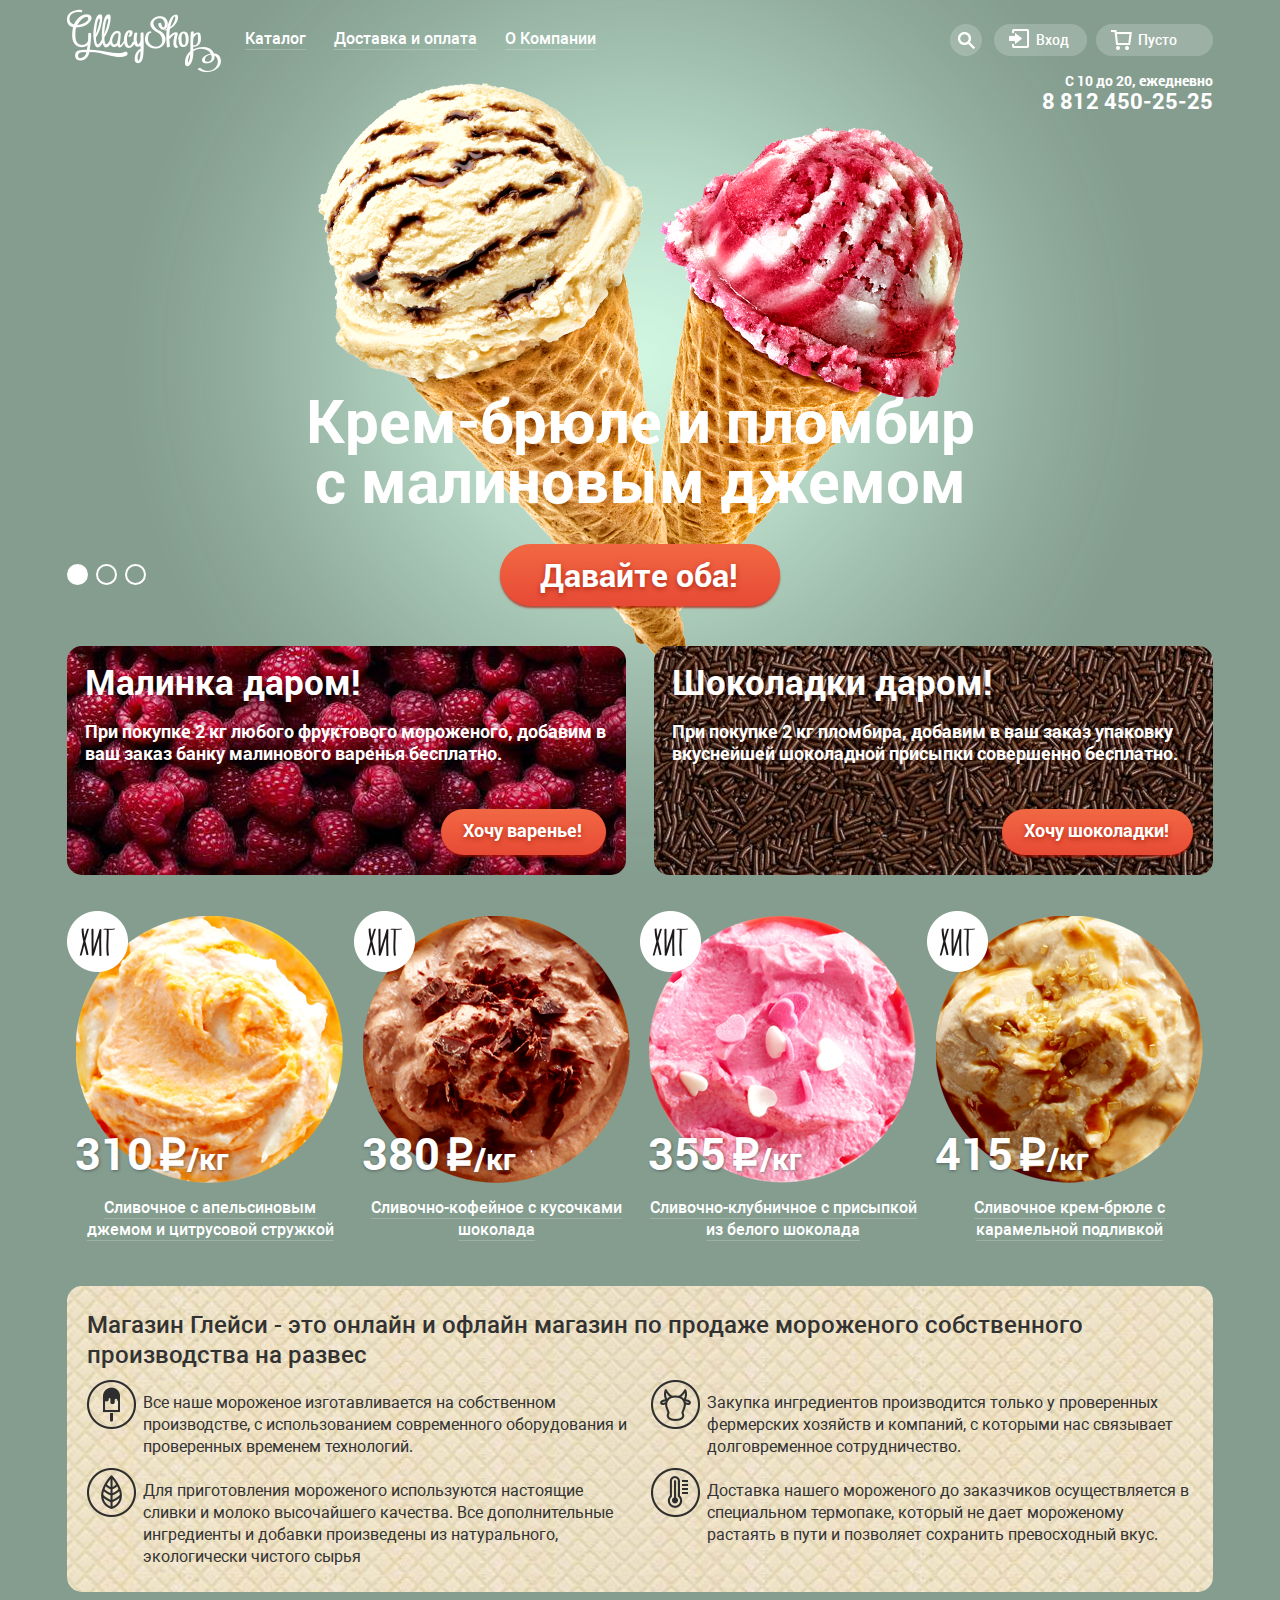
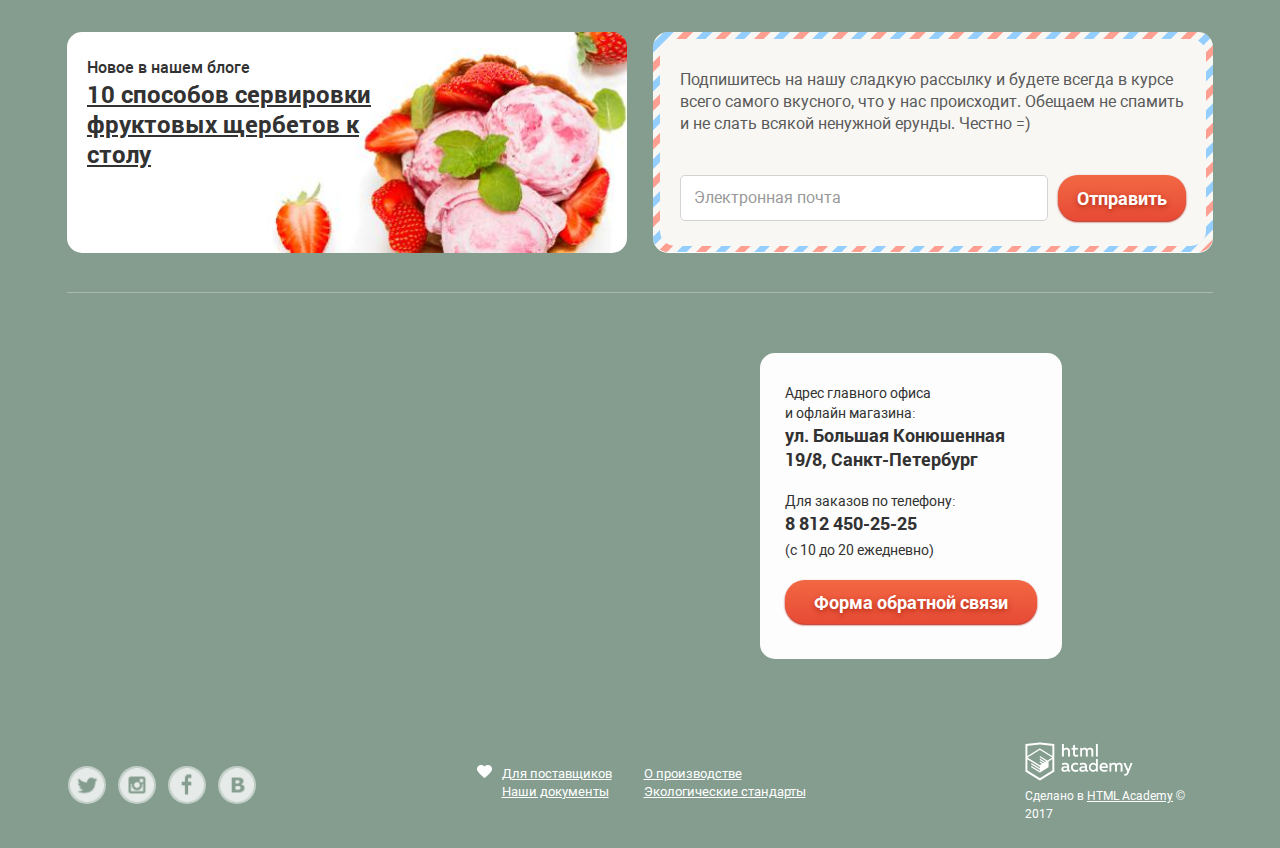
==== commit c933f50c: "Merge pull request #2 from ibragimtokmakov/mybranch" ====
--- a/gllacy/index.html
+++ b/gllacy/index.html
@@ -6,10 +6,7 @@
     <title>Gllacy Shop</title>
     <link rel="stylesheet" href="css/normalize.min.css">
     <link rel="stylesheet" href="css/style.min.css">
-    <script defer src="js/yandex-map.js" type="text/javascript"></script>
-    <script defer src="js/script.js"></script>
 </head>
-
 <body>
     <input id="slide1" type="radio" name="slider-check" checked>
     <input id="slide2" type="radio" name="slider-check">
@@ -59,15 +56,24 @@
                         <li class="header-info__item">
                             <a class="header-info__btn search_btn" href="#">Search</a>
                             <div class="header-info__search">
-                                <input class="header-info__input" id="search" type="search" name="search" placeholder="Что ищем?" required>
+                                <div class="modal-feedback__field">
+                                    <input class="header-info__input main__input" id="search" type="search" name="search" required>
+                                    <label class="input_label" for="search">Что ищем?</label>
+                                </div>
                             </div>
                         </li>
                         <li class="header-info__item">
                             <a class="header-info__btn login-btn" href="#">Вход</a>
                             <div class="header-login">
-                                <form action="/" class="header-login__form flex">
-                                    <input class="header-login__input" type="text" id="login-email" placeholder="Электронная почта" required>
-                                    <input class="header-login__input" type="password" id="login-pass" placeholder="Пароль" required>
+                                <form action="/" class="header-login__form flex" autocomplete="off">
+                                    <div class="modal-feedback__field login__field">
+                                        <input class="header-login__input main__input" type="text" id="login-email" required>
+                                        <label class="input_label" for="login-email">Электронная почта</label>
+                                    </div>
+                                    <div class="modal-feedback__field login__field">
+                                        <input class="header-login__input main__input" type="password" id="login-pass" required>
+                                        <label class="input_label" for="login-pass">Пароль</label>
+                                    </div>
                                     <button class="header-login__btn btn">Войти</button>
                                     <div class="header-login__links">
                                         <a href="#" class="header-login__auth">Забыли пароль?</a>
@@ -256,9 +262,12 @@
                     <div class="icecream-subscribe">
                         <p class="icecream-subscribe__text">Подпишитесь на нашу сладкую рассылку и будете всегда в курсе всего самого вкусного, что у нас происходит.
                             Обещаем не спамить и не слать всякой ненужной ерунды. Честно =) </p>
-                        <form class="icecream-subscribe-form flex" action="/">
-                            <input class="icecream-input" type="email" placeholder="Электронная почта">
-                            <button class="btn header-login__btn icecream-subscribe__submit">Отправить</button>
+                        <form class="icecream-subscribe-form" action="/">
+                            <div class="modal-feedback__field flex">
+                                <input class="icecream-input main__input" type="text" id="input-email" required>
+                                <label class="input_label" for="input-email">Электронная почта</label>
+                                <button class="btn header-login__btn icecream-subscribe__submit">Отправить</button>
+                            </div>
                         </form>
                     </div>
                 </div>
@@ -273,7 +282,7 @@
                 <p>Для заказов по телефону:
                     <strong class="icecream-feedback-phone">8 812 450-25-25</strong>
                     (с 10 до 20 ежедневно)</p>
-                <button class="btn header-login__btn icecream-modalbtn" type="button">Форма обратной связи</button>
+                <button id="feedback" class="btn header-login__btn icecream-modalbtn" type="button">Форма обратной связи</button>
             </div>
         </div>
         <footer class="inner-container flex">
@@ -313,27 +322,31 @@
             </div>
         </footer>
         <div class="modal-feedback">
-            <button class="modal-feedback__close" type="button">Назад</button>
+            <button class="modal-close">
+                <span class="modal-close-sticks"></span>
+            </button>
             <p class="modal-feedback__text">Мы обязательно вам ответим!</p>
-            <form class="modal-feedback__form" action="/" method="post">
-                <div class="modal-feedback__field">
-                    <input class="modal-feedback__item modal-feedback__input" type="text" name="name" id="modal-name" required>
-                    <label class="modal-feedback__label" for="modal-name">Как вас зовут?</label>
-                </div>
-                <div class="modal-feedback__field">
-                    <input class="modal-feedback__item modal-feedback__input" type="text" name="email" id="modal-email" required>
-                    <label class="modal-feedback__label" for="modal-email">Ваша почта для ответа?</label>
-                </div>
-                <div class="modal-feedback__field">
-                    <textarea name="modal-textarea" id="modal-textarea"></textarea>
-                    <label for="modal-textarea">Напишите что-нибдудь...</label>
+            <form class="modal-feedback__form flex" action="/" method="post">
+                <div class="modal-feedback__field flex">
+                    <input class="modal-feedback__item modal-feedback__input main__input" type="text" name="name" id="modal-name" required>
+                    <label class="input_label" for="modal-name">Как вас зовут?</label>
+                </div>
+                <div class="modal-feedback__field flex">
+                    <input class="modal-feedback__item modal-feedback__input main__input" type="text" name="email" id="modal-email" required>
+                    <label class="input_label" for="modal-email">Ваша почта для ответа?</label>
+                </div>
+                <div class="modal-feedback__field flex">
+                    <textarea class="modal-feedback__textarea modal-feedback__input main__input" name="modal-textarea" id="modal-textarea" required></textarea>
+                    <label class="input_label" for="modal-textarea">Напишите что-нибдудь...</label>
                 </div>
                 <div class="modal-feedback__btn">
-                    <button class="btn modal__btn" name="modal-send">Отправить</button>
+                    <button class="btn modal__btn header-login__btn" name="modal-send">Отправить</button>
                 </div>
             </form>
         </div>
+        <div class="overlay"></div>
     </div>
+    <script src="js/yandex-map.js" type="text/javascript"></script>
+    <script src="js/script.js"></script>
 </body>
-
 </html>--- a/gllacy/css/style.min.css
+++ b/gllacy/css/style.min.css
@@ -1 +1 @@
-@charset "UTF-8";@font-face{font-family:'Roboto-Regular';src:url("../fonts/roboto.woff2") format("woff2"),url("../fonts/roboto.woff2") format("woff");font-weight:normal;font-style:normal}@font-face{font-family:'Roboto-Bold';src:url("../fonts/robotobold.woff2") format("woff2"),url("../fonts/robotobold.woff") format("woff");font-weight:normal;font-style:normal}@font-face{font-family:'Roboto-Medium';src:url("../fonts/robotomedium.woff2") format("woff2"),url("../fonts/robotomedium.woff") format("woff");font-weight:normal;font-style:normal}@font-face{font-family:'Rouble';src:url("../fonts/rouble.ttf")}*,*::before,*::after{box-sizing:border-box}body{color:#323232;background-repeat:no-repeat;background-position:top center;font-family:"Roboto-Regular",sans-serif;font-size:16px;font-weight:400;line-height:22px}.flex{display:flex;display:-webkit-flex;display:-moz-flex;display:-ms-flex;display:-o-flex}.outer-wrapper{background-color:#849d8f;background-image:url(../img/icecream1.png);background-repeat:no-repeat;background-position:center top;transition:background-image .3s ease,background-color .3s ease}.inner-container{width:100%;max-width:1200px;margin:auto;position:relative}.clearfix::after{content:'';display:table;clear:both}p{margin:0}a{text-decoration:none;color:#fff;font-family:"Roboto-Medium",sans-serif;font-size:16px;font-weight:500;line-height:18px;display:inline-block}ul{list-style:none;padding:0;margin:0}h1{color:#fff;font-size:60px;font-weight:700;line-height:60px;font-family:"Roboto-Bold",sans-serif}h2{color:#fff;font-family:"Roboto-Bold",sans-serif;font-size:60px;font-weight:700;line-height:60px;margin:0}h3{margin:0;color:#fff;font-family:"Roboto-Bold",sans-serif;font-size:35px;font-weight:700;line-height:48px}fieldset{border:0;padding:0}header,main,footer{width:100%;padding:0 27px}header{padding-top:9px}img{display:block}.rouble{font-family:"Rouble",Arial,sans-serif}.header-top{justify-content:space-between}.header-logo{margin-right:10px;height:64px}nav{padding-top:13px;flex-grow:1}.nav-menu__item{position:relative;padding:6px 14px;position:relative;background-color:transparent;color:#fff;cursor:pointer}.nav-menu__item a{text-decoration:underline;text-decoration-style:solid;text-decoration-color:rgba(255,255,255,.2);-moz-text-decoration-style:solid;-moz-text-decoration-color:rgba(255,255,255,.2);text-underline-position:under}.nav_menu__active{background-color:#d07058;border-radius:50px;text-decoration:none}.nav-submenu__item a{padding:8px 14px;text-decoration:underline;text-decoration-style:solid;text-decoration-color:rgba(255,255,255,.2);-moz-text-decoration-style:solid;-moz-text-decoration-color:rgba(255,255,255,.2)}.nav-menu__item:hover{background-color:#f7f6f3;border-radius:20px}.nav-menu__item:hover a{color:#323232}.nav-submenu-wrap{display:none;padding-top:4px;background-color:transparent;position:absolute;top:33px;left:-6px;z-index:1}.nav-submenu{min-width:142px;background-color:#f8f7f4;border-radius:5px;box-shadow:0 20px 20px rgba(0,0,0,.4);overflow:hidden}.nav-menu__catalog:hover .nav-submenu-wrap{display:block}.nav-menu__item:last-of-type{margin-right:0}.header-info{padding-top:15px}.header-info__item{display:inline-block;vertical-align:top;margin-right:8px;position:relative;padding-bottom:5px}.header-info__item:first-of-type{padding-bottom:6px}.header-info__item:first-of-type:hover{padding-left:300px}.header-info__item:first-of-type:hover .header-info__search{display:block}.header-info__item:nth-of-type(2){margin-right:5px;padding-bottom:5px}.header-info__item:nth-of-type(2):hover .header-login{display:block}.header-info__item:last-of-type{margin-right:0}.header-info__item:last-of-type:hover .header-cart{display:block}.header-info__btn{color:#fff;font-family:"Roboto-Medium",sans-serif;font-size:14px;font-weight:500;line-height:16px;display:inline-block;background-color:rgba(255,255,255,.2);-webkit-border-radius:50px;-moz-border-radius:50px;border-radius:50px;padding-right:10px;padding:8px 18px 8px 42px}.login-btn{background-image:url(../img/icon_login.png);background-repeat:no-repeat;background-position:15px 5px}.header-info__item:hover .login-btn{background-image:url(../img/icon_login_hover.png)}.basket-btn{width:117px;background-image:url(../img/icon_basket.png);background-repeat:no-repeat;background-position:15px 50%}.header-info__item:hover .basket-btn{background-image:url(../img/icon_basket_hover.png)}.header-info__item:hover .header-info__btn{color:#323232}.search_btn{font-size:0;padding:0;width:32px;height:32px;display:block;-webkit-border-radius:50%;-moz-border-radius:50%;border-radius:50%;background-color:rgba(255,255,255,.2);background-image:url(../img/search.png);background-repeat:no-repeat;background-position:center center}.header-info__item:hover .search_btn{background-color:#f8f7f4;background-image:url(../img/search-hover.png)}.top-phone span{display:block;color:#fff;font-family:"Roboto-Bold",sans-serif;font-size:14px;line-height:16px;text-align:right}.top-phone b{display:block;color:#fff;font-family:Roboto;font-family:"Roboto-Bold",sans-serif;font-size:22px;line-height:24px;text-align:right}.nav-submenu__item{padding:0 6px}.nav-submenu__item:hover{background-color:#fbded8}.nav-submenu__item:active{background-color:#f6b5a5}.nav-submenu__item a{display:block;color:#323232;font-family:"Roboto-Regular",sans-serif;font-size:14px;font-weight:400;line-height:16px}.nav-submenu__item:last-child a{padding:8px 14px 10px 14px}.nav-submenu__new a{font-family:"Roboto-Bold",sans-serif;padding-top:12px;padding-bottom:12px;border-bottom:1px solid #939290}.header-info__search,.header-login,.header-cart{display:none}.header-info__search{position:absolute;background-color:#f8f7f4;border-radius:5px;box-shadow:0 20px 20px rgba(0,0,0,.4);padding:20px 15px;min-width:340px;right:0;top:38px;z-index:1}.header-info__input{border:1px solid #d3d3d2;border-radius:5px;color:#999;font-family:"Roboto_Regular",sans-serif;font-size:14px;font-weight:400;line-height:24px;padding:10px 15px;outline:0;width:100%}.header-info__input::-webkit-input-placeholder,.header-login__input::-webkit-input-placeholder{color:#999;font-family:"Roboto_Regular",sans-serif;font-size:14px;font-weight:400;line-height:24px}.header-info__input::-moz-placeholder,.header-login__input::-moz-placeholder{color:#999;font-family:"Roboto_Regular",sans-serif;font-size:14px;font-weight:400;line-height:24px}.header-info__input:-moz-placeholder,.header-login__input:-moz-placeholder{color:#999;font-family:"Roboto_Regular",sans-serif;font-size:14px;font-weight:400;line-height:24px}.header-info__input:-ms-input-placeholder,.header-login__input:-ms-input-placeholder{color:#999;font-family:"Roboto_Regular",sans-serif;font-size:14px;font-weight:400;line-height:24px}.header-login{position:absolute;background-color:#f8f7f4;border-radius:5px;box-shadow:0 20px 20px rgba(0,0,0,.4);padding:20px;z-index:1;right:0;top:37px}.header-login__form{flex-wrap:wrap;justify-content:space-between;align-items:center;min-width:237px;min-height:174px}.header-login__links{max-width:120px}.header-login__input{width:100%;color:#999;font-family:"Roboto-Regular",sans-serif;font-size:14px;font-weight:400;line-height:24px;border:1px solid #d3d3d2;border-radius:5px;outline:0;padding:10px 15px}.btn.header-login__btn{box-shadow:0 1px 2px #ac1000;outline:0;border:0;color:#fefefe;font-family:"Roboto-Bold",sans-serif;font-size:18px;font-weight:700;line-height:24px;padding:10px 15px;min-width:100px;border-radius:20px;cursor:pointer}.header-login__auth{color:#323232;font-family:"Roboto-Regular",sans-serif;font-size:13px;font-weight:400;line-height:24px;text-decoration:underline}.header-cart{position:absolute;padding:20px 15px;background-color:#f8f7f4;border-radius:5px;box-shadow:0 20px 20px rgba(0,0,0,.4);z-index:1;min-width:540px;min-height:242px;right:0;top:37px}.header-cart__table{border-bottom:1px solid #cacac7}.header-cart__item td{padding-bottom:18px}.header-cart-total{color:#323232;font-family:"Roboto-Bold",sans-serif;font-size:15px;font-weight:700;line-height:18px;text-align:right;padding-top:15px;padding-bottom:15px}.header-cart__description{color:#323232;font-family:"Roboto-Regular",sans-serif;font-size:13px;font-weight:400;line-height:16px;width:245px}.header-cart__price{font-family:"Roboto-Regular",sans-serif;font-size:13px;font-weight:400;line-height:16px;color:#323232;width:122px}.header-cart__price span{color:#999}.header-cart__count{color:#323232;font-family:"Roboto-Regular",sans-serif;font-size:13px;font-weight:400;line-height:16px;width:65px}.header-cart__remove{width:20px}.header-cart__img{width:45px}.header-cart__icon-remove{font-size:0;border:0;outline:0;background-color:transparent;position:relative;width:11px;height:11px;display:block;background-image:url(../img/remove.png)}.btn.purchase-btn{display:block;margin-left:auto}main .container{padding-bottom:30px;overflow:hidden}main::after{content:'';display:block;height:1px;opacity:.3;background-color:white}.main-slider{min-height:533px;align-items:flex-end;padding-bottom:40px;position:relative}.main-slide{text-align:center;display:none;width:100%}.main-slide-container{max-width:670px;margin-left:auto;margin-right:auto}.slider-control{position:absolute;left:0;bottom:55px}.slider-controller{width:21px;height:21px;border-radius:50%;border:2px solid #fff;display:inline-block;cursor:pointer;margin-right:4px}.slider-controller__third{margin-right:0}.btn{background-color:#fff;background-image:linear-gradient(to top,#e74a35 0%,#f26843 100%);box-shadow:0 2px 2px rgba(172,16,0,.64);display:inline-block;font-family:"Roboto-Bold",sans-serif;font-weight:700;text-shadow:0 2px 5px rgba(160,32,11,.76);border-radius:50px}.main-slide__btn{padding:0 42px 0 40px;line-height:62px;font-size:32px}.main-slide__title{margin-bottom:34px}.btn:hover{background-image:linear-gradient(to top,#ec6e5d 0%,#f58669 100%);box-shadow:0 2px 2px #ac1000;color:#fff}.btn:active{background-image:linear-gradient(to top,#e1613e 0%,#d74531 100%);box-shadow:inset 0 2px 2px #942718;color:#fff}input[name='slider-check']{display:none}input#slide1:checked~.outer-wrapper .slider-controller__first,input#slide2:checked~.outer-wrapper .slider-controller__second,input#slide3:checked~.outer-wrapper .slider-controller__third{background-color:#fff}input#slide1:checked~.outer-wrapper .main-slide__first,input#slide2:checked~.outer-wrapper .main-slide__second,input#slide3:checked~.outer-wrapper .main-slide__third{display:block}input#slide1:checked~.outer-wrapper{background-color:#849d8f;background-image:url(../img/icecream1.png)}input#slide2:checked~.outer-wrapper{background-color:#8996a6;background-image:url(../img/icecream2.png)}input#slide3:checked~.outer-wrapper{background-color:#9d8b84;background-image:url(../img/icecream3.png)}.main-banners{justify-content:space-between;margin-bottom:36px}.main-banner{flex-basis:calc(50% - 14px);padding:11px 20px 20px 18px;border-radius:15px;background-repeat:no-repeat;background-size:cover}.main-banner__title{margin-bottom:15px}.main-banner p{color:#fff;font-family:"Roboto-Bold",sans-serif;font-size:18px;font-weight:700;line-height:22px}.main-banners__btn{padding:12px 24px 16px 22px;border-radius:50px;font-size:18px}.main-banner__raspberries{background-image:url(../img/raspberries.jpg)}.main-banner__chocolates{background-image:url(../img/chocolate.jpg)}.main-banners-button{text-align:right;margin-top:45px}.main-products{justify-content:space-between;flex-wrap:wrap;margin-bottom:15px}.icecream-img{margin-bottom:14px}.icecream-item{position:relative;flex-basis:25%;max-width:293px;padding:5px 9px 16px 9px;text-align:center;flex-grow:1}.icecream-item:hover{cursor:pointer}.icecream-item:hover .icecream-hover{position:absolute;top:0;left:0;width:286px;background-color:rgba(248,247,244,.2);border-radius:5px;box-shadow:0 20px 20px rgba(0,0,0,.4);z-index:1;min-height:404px}.icecream-item:hover .icecream-view{display:inline-block}.icecream-advantages{background-image:url(../img/waffle.jpg);background-size:cover;background-repeat:no-repeat;border-radius:15px;padding:24px 20px 24px 20px;margin-bottom:40px}.icecream-container{justify-content:space-between;flex-wrap:wrap}.icecream-advantages p{flex-basis:49%}.icecream-price{text-shadow:.5px .9px 3px rgba(49,50,53,.5);color:#fff;font-family:"Roboto-Bold",sans-serif;font-weight:700;line-height:45px;font-size:45px;position:absolute;top:219px;left:8px;word-spacing:-12px}.icecream-price span:nth-of-type(2){font-size:30px}.icecream-descr{color:white;font-family:"Roboto-Medium",sans-serif;font-size:16px;font-weight:500;line-height:22px;text-decoration:underline;text-decoration-style:solid;text-decoration-color:rgba(255,255,255,.2);-moz-text-decoration-style:solid;-moz-text-decoration-color:rgba(255,255,255,.2);text-underline-position:under;margin-bottom:6px;display:inline-block}.icecream-view{background-color:#e84d37;background-image:linear-gradient(to top,#e74a35 0%,#f26843 100%);box-shadow:0 1px 2px #ac1000;padding:10px 16px;border-radius:50px;display:none;font-size:18px;line-height:24px;position:absolute;left:50%;transform:translateX(-50%);bottom:20px;min-width:200px}.icecream-content-block{justify-content:space-between;margin-bottom:39px}.icecream-content-item{border-radius:15px;padding:25px 20px;background-color:#fff}.icecream-content-item{flex-basis:50%;max-width:560px;display:inline-block;vertical-align:top}.icecream-blog{background-image:url(../img/strawberry.jpg);background-repeat:no-repeat;background-size:cover}.icecream-blog__title{color:#323232;font-family:"Roboto-Medium",sans-serif;font-size:16px;font-weight:500;line-height:22px}.icecream-blog__link{color:#323232;font-family:"Roboto-Bold",sans-serif;font-size:24px;font-weight:700;line-height:30px;text-decoration:underline;width:285px;display:block}.icecream-subscribe-post{background-image:url(../img/post_bg.png);background-repeat:no-repeat;padding:7px}.icecream-subscribe{background-color:#f8f7f4;border-radius:15px;padding:30px 20px 25px 20px}.icecream-subscribe__text{color:#5a5a5a;font-family:"Roboto-Regular",sans-serif;font-size:16px;font-weight:400;line-height:22px}.icecream-input{border:1px solid #d3d3d2;border-radius:5px;color:#999;font-family:"Roboto_Regular",sans-serif;font-size:14px;font-weight:400;line-height:24px;padding:10px 15px;outline:0;flex-grow:1;max-width:368px}.icecream-subscribe-form{justify-content:space-between;margin-top:40px}.btn.icecream-subscribe__submit{padding:10px 19px}.icecream-map{position:relative}.icecream-map .inner-container{position:absolute;top:0;left:50%;transform:translateX(-50%);bottom:0;max-width:1146px}.icecream-map img{width:100%;display:block;margin:auto}.icecream-feedback{width:302px;position:absolute;right:218px;top:60px;z-index:1;background-color:rgba(255,255,255,.98);border-radius:15px;padding:30px 25px 35px 25px}.icecream-feedback p{color:#323232;font-family:"Roboto-Regular",sans-serif;font-size:14px;font-weight:400;line-height:20px;margin-bottom:20px}.icecream-feedback strong{display:block;color:#323232;font-family:"Roboto-Bold",sans-serif;font-size:18px;font-weight:700;line-height:24px}.icecream-feedback-phone{margin-bottom:5px}.icecream-advantage__title{color:#323232;font-family:"Roboto-Medium",sans-serif;font-size:24px;font-weight:500;line-height:30px}.icecream-advantages p{color:#323232;font-family:"Roboto-Regular",sans-serif;font-size:16px;font-weight:400;line-height:22px;padding-left:56px;padding-top:22px}.icecream-advantage__ice{background-image:url(../img/icon_ice.png);background-repeat:no-repeat;background-position:0 10px}.icecream-advantage__cow{background-image:url(../img/icon_cow.png);background-repeat:no-repeat;background-position:0 10px}.icecream-advantage__leaf{background-image:url(../img/icon_leaf.png);background-repeat:no-repeat;background-position:0 10px}.icecream-advantage__term{background-image:url(../img/icon_therm.png);background-repeat:no-repeat;background-position:0 10px}footer{justify-content:space-between;align-items:center;padding:20px 25px 25px 28px}.footer-socials{width:190px}.footer-info{width:330px;padding-left:25px;flex-wrap:wrap;justify-content:space-between}.footer-copy{width:190px}.modal-feedback{display:none}.footer-info__link{display:inline-block;vertical-align:top}.footer-info__link:nth-of-type(2n){width:163px}.icecream-modalbtn{width:100%}.catalog-outer-wrapper{background-image:none}.main-filter{margin-bottom:40px}.pagination{margin-top:80px}.pagination-item{display:inline-block}.pagination ul{width:190px;float:right}.footer-socials__item{display:inline-block;margin-right:8px}.footer-socials__item:last-of-type{margin-right:0}.footer-socials__item a{display:block;font-size:0;width:38px;height:38px;border-radius:50%;border:2px solid rgba(255,255,255,.5);background-position:50% 50%;background-size:cover;background-repeat:no-repeat}.twitter{background-image:url(../img/twitter.png)}.vk{background-image:url(../img/vk.png)}.facebook{background-image:url(../img/fb.png)}.instagram{background-image:url(../img/insta.png)}.footer-info__link{color:white;font-family:"Roboto-Regular",sans-serif;font-size:13px;font-weight:400;line-height:18px;text-decoration:underline}address,address a{color:#fefefe;font-family:"Roboto-Regular",sans-serif;font-size:12px;font-weight:400;line-height:18px;font-style:normal}address a{text-decoration:underline}.header-bottom{justify-content:space-between;align-items:flex-end}.top-phone{flex-grow:1}.breadcrumbs ul{flex-direction:row}.breadcrumbs-item{min-width:74px}.breadcrumbs-item::after{content:'»';color:#fff;font-size:14px}.breadcrumbs-item:last-of-type::after{content:''}.breadcrumbs-item a{color:#fff;font-family:"Roboto-Regular",sans-serif;font-size:14px;font-weight:400;line-height:16px;padding-right:3px}.main-filter{max-width:865px;padding-top:15px}.main-filter label,legend,.range-label{color:#fff;font-family:"Roboto-Medium",sans-serif;font-size:14px;font-weight:500;line-height:16px}.main-filter form{flex-wrap:wrap;align-items:flex-end;justify-content:space-between;min-height:140px}.input-bg{background-color:rgba(255,255,255,.2);padding:7px 15px;border-radius:20px;min-height:36px;align-items:center}.range-move{width:178px;height:4px;background-color:rgba(248,247,244,.2);padding-left:29px}.range-selected{height:4px;background-color:rgba(248,247,244,1);opacity:1;width:98px;position:relative}.range-btn{width:20px;height:20px;border-radius:50%;background-color:#ababab;border:8px solid #fff;position:absolute;top:50%;transform:translate(-50%,-50%);cursor:pointer}.range-min{left:0}.range-max{right:0;transform:translate(50%,-50%)}select[name="main-sort"]{background-color:transparent;border:0;outline:0;-webkit-appearance:none;-moz-appearance:none;text-indent:.01px;text-overflow:'';-ms-appearance:none;background-image:url(../img/arrow-select.png);background-repeat:no-repeat;background-position:right center;min-width:163px;color:#fff}.main-filter input{display:none}.main-filter label{display:inline-block;vertical-align:middle;margin-right:20px;position:relative;cursor:pointer}.main-filter label::before{content:'';width:22px;height:22px;display:inline-block;vertical-align:middle;margin-right:10px}.first-input-wrap label::before{border:3px solid rgba(255,255,255,.8);border-radius:50%}.last-input-wrap label::before{border:2px solid rgba(255,255,255,.8);border-radius:3px}.main-filter .main-sort-label::before{display:none}.main-filter__btn{background-color:rgba(255,255,255,.19);border:2px solid white;border-radius:20px;color:#fff;font-family:"Roboto-Medium",sans-serif;font-size:16px;font-weight:500;line-height:18px;padding:7px 28px}.first-input-wrap label::after{content:'';width:8px;height:8px;display:none;position:absolute;border-radius:8px;top:7px;left:7px;background-color:rgba(255,255,255,.8)}.first-input-wrap input:checked+label::after{display:block}.last-input-wrap{flex-grow:1;align-items:flex-end;justify-content:space-between}.last-input-wrap input:checked+label:before{border:0;width:25px;background-image:url(../img/checkbox-on.png);background-repeat:no-repeat;background-size:cover;margin-right:7px}.input-wrap>label,.input-wrap legend,.range-label{padding-left:15px;padding-bottom:8px}.range-bg{padding:7px 20px}+@charset "UTF-8";@font-face{font-family:'Roboto-Regular';src:url("../fonts/roboto.woff2") format("woff2"),url("../fonts/roboto.woff2") format("woff");font-weight:normal;font-style:normal}@font-face{font-family:'Roboto-Bold';src:url("../fonts/robotobold.woff2") format("woff2"),url("../fonts/robotobold.woff") format("woff");font-weight:normal;font-style:normal}@font-face{font-family:'Roboto-Medium';src:url("../fonts/robotomedium.woff2") format("woff2"),url("../fonts/robotomedium.woff") format("woff");font-weight:normal;font-style:normal}@font-face{font-family:'Rouble';src:url("../fonts/rouble.ttf")}*,*::before,*::after{box-sizing:border-box}body{color:#323232;background-repeat:no-repeat;background-position:top center;font-family:"Roboto-Regular",sans-serif;font-size:16px;font-weight:400;line-height:22px}.flex{display:flex;display:-webkit-flex;display:-moz-flex;display:-ms-flex;display:-o-flex}.outer-wrapper{background-color:#849d8f;background-image:url(../img/icecream1.png);background-repeat:no-repeat;background-position:center top;transition:background-image .3s ease,background-color .3s ease}.inner-container{width:100%;max-width:1200px;margin:auto;position:relative}.clearfix::after{content:'';display:table;clear:both}p{margin:0}a{text-decoration:none;color:#fff;font-family:"Roboto-Medium",sans-serif;font-size:16px;font-weight:500;line-height:18px;display:inline-block}ul{list-style:none;padding:0;margin:0}h1{color:#fff;font-size:60px;font-weight:700;line-height:60px;font-family:"Roboto-Bold",sans-serif}h2{color:#fff;font-family:"Roboto-Bold",sans-serif;font-size:60px;font-weight:700;line-height:60px;margin:0}h3{margin:0;color:#fff;font-family:"Roboto-Bold",sans-serif;font-size:35px;font-weight:700;line-height:48px}fieldset{border:0;padding:0}header,main,footer{width:100%;padding:0 27px}header{padding-top:9px}img{display:block}.rouble{font-family:"Rouble",Arial,sans-serif}.header-top{justify-content:space-between}.header-logo{margin-right:10px;height:64px}nav{padding-top:13px;flex-grow:1}.nav-menu__item{position:relative;padding:6px 14px;position:relative;background-color:transparent;color:#fff;cursor:pointer}.nav-menu__item a{text-decoration:underline;text-decoration-style:solid;text-decoration-color:rgba(255,255,255,.2);-moz-text-decoration-style:solid;-moz-text-decoration-color:rgba(255,255,255,.2);text-underline-position:under}.nav-menu__item:active{background-color:#ededed;box-shadow:inset 0 2px 1px dimgrey}.nav_menu__active{background-color:#d07058;border-radius:50px}.nav_menu__active a{text-decoration:none}.nav-submenu__item a{padding:8px 14px;text-decoration:none}.nav-menu__item:hover{background-color:#f7f6f3;border-radius:20px}.nav-menu__item:hover a{color:#323232}.nav-submenu-wrap{display:none;padding-top:4px;background-color:transparent;position:absolute;top:33px;left:-6px;z-index:1}.nav-submenu{min-width:142px;background-color:#f8f7f4;border-radius:5px;box-shadow:0 20px 20px rgba(0,0,0,.4);overflow:hidden}.nav-menu__catalog:hover .nav-submenu-wrap{display:block}.nav-menu__item:last-of-type{margin-right:0}.header-info{padding-top:15px}.header-info__item{display:inline-block;vertical-align:top;margin-right:8px;position:relative;padding-bottom:5px}.header-info__item:first-of-type{padding-bottom:6px}.header-info__item:first-of-type:hover{padding-left:300px}.header-info__item:first-of-type:hover .header-info__search{display:block}.header-info__item:nth-of-type(2){margin-right:5px;padding-bottom:5px}.header-info__item:nth-of-type(2):hover .header-login{display:block}.header-info__item:last-of-type{margin-right:0}.header-info__item:last-of-type:hover .header-cart{display:block}.header-info__btn{color:#fff;font-family:"Roboto-Medium",sans-serif;font-size:14px;font-weight:500;line-height:16px;display:inline-block;background-color:rgba(255,255,255,.2);-webkit-border-radius:50px;-moz-border-radius:50px;border-radius:50px;padding-right:10px;padding:8px 18px 8px 42px}.login-btn{background-image:url(../img/icon_login.png);background-repeat:no-repeat;background-position:15px 5px}.header-info__item:hover .login-btn{background-image:url(../img/icon_login_hover.png)}.basket-btn{width:117px;background-image:url(../img/icon_basket.png);background-repeat:no-repeat;background-position:15px 50%}.header-info__item:hover .basket-btn{background-image:url(../img/icon_basket_hover.png)}.header-info__item:hover .header-info__btn{color:#323232}.search_btn{font-size:0;padding:0;width:32px;height:32px;display:block;-webkit-border-radius:50%;-moz-border-radius:50%;border-radius:50%;background-color:rgba(255,255,255,.2);background-image:url(../img/search.png);background-repeat:no-repeat;background-position:center center}.header-info__item:hover .search_btn{background-color:#f8f7f4;background-image:url(../img/search-hover.png)}.top-phone span{display:block;color:#fff;font-family:"Roboto-Bold",sans-serif;font-size:14px;line-height:16px;text-align:right}.top-phone b{display:block;color:#fff;font-family:Roboto;font-family:"Roboto-Bold",sans-serif;font-size:22px;line-height:24px;text-align:right}.nav-submenu__item{padding:0 6px}.nav-submenu__item:hover{background-color:#fbded8}.nav-submenu__item:active{background-color:#f6b5a5}.nav-submenu__item a{display:block;color:#323232;font-family:"Roboto-Regular",sans-serif;font-size:14px;font-weight:400;line-height:16px}.nav-submenu__item:last-child a{padding:8px 14px 10px 14px}.nav-submenu__new a{font-family:"Roboto-Bold",sans-serif;padding-top:12px;padding-bottom:12px;border-bottom:1px solid #939290}.header-info__search,.header-login,.header-cart{display:none}.header-info__search{position:absolute;background-color:#f8f7f4;border-radius:5px;box-shadow:0 20px 20px rgba(0,0,0,.4);padding:20px 15px;min-width:340px;right:0;top:38px;z-index:1}.header-info__input{border:1px solid #d3d3d2;border-radius:5px;color:#323232;font-family:"Roboto-Bold",sans-serif;font-size:16px;font-weight:700;line-height:24px;padding:10px 15px;outline:0;width:100%}.header-login{position:absolute;background-color:#f8f7f4;border-radius:5px;box-shadow:0 20px 20px rgba(0,0,0,.4);padding:20px;z-index:1;right:0;top:37px}.header-login__form{flex-wrap:wrap;justify-content:space-between;align-items:center;min-width:237px}.header-login__links{max-width:120px}.header-login__input{width:100%;color:#323232;font-family:"Roboto-Bold",sans-serif;font-size:16px;font-weight:700;line-height:24px;border:1px solid #d3d3d2;border-radius:5px;outline:0;padding:9px 15px}.btn.header-login__btn{box-shadow:0 1px 2px #ac1000;outline:0;border:0;color:#fefefe;font-family:"Roboto-Bold",sans-serif;font-size:18px;font-weight:700;line-height:24px;padding:10px 15px;min-width:100px;border-radius:20px;cursor:pointer}.header-login__auth{color:#323232;font-family:"Roboto-Regular",sans-serif;font-size:13px;font-weight:400;line-height:24px;text-decoration:underline}.header-cart{position:absolute;padding:20px 15px;background-color:#f8f7f4;border-radius:5px;box-shadow:0 20px 20px rgba(0,0,0,.4);z-index:1;min-width:540px;min-height:242px;right:0;top:37px}.header-cart__table{border-bottom:1px solid #cacac7}.header-cart__item td{padding-bottom:18px}.header-cart-total{color:#323232;font-family:"Roboto-Bold",sans-serif;font-size:15px;font-weight:700;line-height:18px;text-align:right;padding-top:15px;padding-bottom:15px}.header-cart__description{color:#323232;font-family:"Roboto-Regular",sans-serif;font-size:13px;font-weight:400;line-height:16px;width:245px}.header-cart__price{font-family:"Roboto-Regular",sans-serif;font-size:13px;font-weight:400;line-height:16px;color:#323232;width:122px}.header-cart__price span{color:#999}.header-cart__count{color:#323232;font-family:"Roboto-Regular",sans-serif;font-size:13px;font-weight:400;line-height:16px;width:65px}.header-cart__remove{width:20px}.header-cart__img{width:45px}.header-cart__icon-remove{font-size:0;border:0;outline:0;background-color:transparent;position:relative;width:11px;height:11px;display:block;background-image:url(../img/remove.png)}.btn.purchase-btn{display:block;margin-left:auto}main .container{padding-bottom:30px;overflow:hidden}main::after{content:'';display:block;height:1px;opacity:.3;background-color:white}.main-slider{min-height:533px;align-items:flex-end;padding-bottom:40px;position:relative}.main-slide{text-align:center;display:none;width:100%}.main-slide-container{max-width:670px;margin-left:auto;margin-right:auto}.slider-control{position:absolute;left:0;bottom:55px}.slider-controller{width:21px;height:21px;border-radius:50%;border:2px solid #fff;display:inline-block;cursor:pointer;margin-right:4px}.slider-controller__third{margin-right:0}.btn{background-color:#fff;background-image:linear-gradient(to top,#e74a35 0%,#f26843 100%);box-shadow:0 2px 2px rgba(172,16,0,.64);display:inline-block;font-family:"Roboto-Bold",sans-serif;font-weight:700;text-shadow:0 2px 5px rgba(160,32,11,.76);border-radius:50px}.main-slide__btn{padding:0 42px 0 40px;line-height:62px;font-size:32px}.main-slide__title{margin-bottom:34px}.btn:hover{background-image:linear-gradient(to top,#ec6e5d 0%,#f58669 100%);box-shadow:0 2px 2px #ac1000;color:#fff}.btn:active{background-image:linear-gradient(to top,#e1613e 0%,#d74531 100%);box-shadow:inset 0 2px 2px #942718;color:#fff}input[name='slider-check']{display:none}input#slide1:checked~.outer-wrapper .slider-controller__first,input#slide2:checked~.outer-wrapper .slider-controller__second,input#slide3:checked~.outer-wrapper .slider-controller__third{background-color:#fff}input#slide1:checked~.outer-wrapper .main-slide__first,input#slide2:checked~.outer-wrapper .main-slide__second,input#slide3:checked~.outer-wrapper .main-slide__third{display:block}input#slide1:checked~.outer-wrapper{background-color:#849d8f;background-image:url(../img/icecream1.png)}input#slide2:checked~.outer-wrapper{background-color:#8996a6;background-image:url(../img/icecream2.png)}input#slide3:checked~.outer-wrapper{background-color:#9d8b84;background-image:url(../img/icecream3.png)}.main-banners{justify-content:space-between;margin-bottom:36px}.main-banner{flex-basis:calc(50% - 14px);padding:11px 20px 20px 18px;border-radius:15px;background-repeat:no-repeat;background-size:cover}.main-banner__title{margin-bottom:15px}.main-banner p{color:#fff;font-family:"Roboto-Bold",sans-serif;font-size:18px;font-weight:700;line-height:22px}.main-banners__btn{padding:12px 24px 16px 22px;border-radius:50px;font-size:18px}.main-banner__raspberries{background-image:url(../img/raspberries.jpg)}.main-banner__chocolates{background-image:url(../img/chocolate.jpg)}.main-banners-button{text-align:right;margin-top:45px}.main-products{justify-content:space-between;flex-wrap:wrap;margin-bottom:15px}.icecream-img{margin-bottom:14px}.icecream-item{position:relative;flex-basis:25%;max-width:293px;padding:5px 9px 24px 9px;text-align:center}.icecream-item::after{content:'';width:61px;height:61px;position:absolute;top:0;left:0;background-image:url(../img/hit.png)}.icecream-item:hover{cursor:pointer}.icecream-item:hover::after{display:none}.icecream-item:hover .icecream-hover{position:absolute;top:0;left:0;width:286px;background-color:rgba(248,247,244,.2);border-radius:5px;box-shadow:0 20px 20px rgba(0,0,0,.4);z-index:1;min-height:404px}.icecream-item:hover .icecream-view{display:inline-block}.icecream-advantages{background-image:url(../img/waffle.jpg);background-repeat:repeat;border-radius:15px;padding:24px 20px 24px 20px;margin-bottom:40px}.icecream-container{justify-content:space-between;flex-wrap:wrap}.icecream-advantages p{flex-basis:49%}.icecream-price{text-shadow:.5px .9px 3px rgba(49,50,53,.5);color:#fff;font-family:"Roboto-Bold",sans-serif;font-weight:700;line-height:45px;font-size:45px;position:absolute;top:219px;left:8px;word-spacing:-12px}.icecream-price span:nth-of-type(2){font-size:30px}.icecream-descr{color:white;font-family:"Roboto-Medium",sans-serif;font-size:16px;font-weight:500;line-height:22px;text-decoration:underline;text-decoration-style:solid;text-decoration-color:rgba(255,255,255,.2);-moz-text-decoration-style:solid;-moz-text-decoration-color:rgba(255,255,255,.2);text-underline-position:under;margin-bottom:6px;display:inline-block}.icecream-view{background-color:#e84d37;background-image:linear-gradient(to top,#e74a35 0%,#f26843 100%);box-shadow:0 1px 2px #ac1000;padding:10px 16px;border-radius:50px;display:none;font-size:18px;line-height:24px;position:absolute;left:50%;transform:translateX(-50%);bottom:20px;min-width:200px}.icecream-content-block{justify-content:space-between;margin-bottom:39px}.icecream-content-item{border-radius:15px;padding:25px 20px;background-color:#fff;flex-basis:calc(50% - 13px);display:inline-block;vertical-align:top}.icecream-blog{background-image:url(../img/strawberry.jpg);background-repeat:no-repeat;background-size:cover}.icecream-blog__title{color:#323232;font-family:"Roboto-Medium",sans-serif;font-size:16px;font-weight:500;line-height:22px}.icecream-blog__link{color:#323232;font-family:"Roboto-Bold",sans-serif;font-size:24px;font-weight:700;line-height:30px;text-decoration:underline;width:285px;display:block}.icecream-subscribe-post{background-image:url(../img/post_bg.png);background-repeat:no-repeat;padding:7px}.icecream-subscribe{background-color:#f8f7f4;border-radius:15px;padding:30px 20px 25px 20px}.icecream-subscribe__text{color:#5a5a5a;font-family:"Roboto-Regular",sans-serif;font-size:16px;font-weight:400;line-height:22px}.icecream-input{border:1px solid #d3d3d2;border-radius:5px;color:#323232;font-family:"Roboto-Bold",sans-serif;font-size:16px;font-weight:700;line-height:24px;padding:10px 15px;outline:0;flex-grow:1;max-width:368px}.icecream-subscribe-form{justify-content:space-between;margin-top:40px}.icecream-subscribe-form .flex{justify-content:space-between}.btn.icecream-subscribe__submit{padding:10px 19px}.icecream-map{position:relative}.icecream-map .inner-container{position:absolute;top:0;left:50%;transform:translateX(-50%);bottom:0;max-width:1146px}.icecream-map img{width:100%;display:block;margin:auto}.icecream-feedback{width:302px;position:absolute;right:218px;top:60px;z-index:1;background-color:rgba(255,255,255,.98);border-radius:15px;padding:30px 25px 35px 25px}.icecream-feedback p{color:#323232;font-family:"Roboto-Regular",sans-serif;font-size:14px;font-weight:400;line-height:20px;margin-bottom:20px}.icecream-feedback strong{display:block;color:#323232;font-family:"Roboto-Bold",sans-serif;font-size:18px;font-weight:700;line-height:24px}.icecream-feedback-phone{margin-bottom:5px}.icecream-advantage__title{color:#323232;font-family:"Roboto-Medium",sans-serif;font-size:24px;font-weight:500;line-height:30px}.icecream-advantages p{color:#323232;font-family:"Roboto-Regular",sans-serif;font-size:16px;font-weight:400;line-height:22px;padding-left:56px;padding-top:22px}.icecream-advantage__ice{background-image:url(../img/icon_ice.png);background-repeat:no-repeat;background-position:0 10px}.icecream-advantage__cow{background-image:url(../img/icon_cow.png);background-repeat:no-repeat;background-position:0 10px}.icecream-advantage__leaf{background-image:url(../img/icon_leaf.png);background-repeat:no-repeat;background-position:0 10px}.icecream-advantage__term{background-image:url(../img/icon_therm.png);background-repeat:no-repeat;background-position:0 10px}footer{justify-content:space-between;align-items:center;padding:20px 25px 25px 28px}.footer-socials{width:190px}.footer-info{width:330px;padding-left:25px;flex-wrap:wrap;justify-content:space-between;background-image:url(../img/heart.png);background-repeat:no-repeat}.footer-copy{width:190px}.modal-feedback{display:none;position:fixed;left:50%;top:50%;transform:translate(-50%,-50%);z-index:9999;background-color:#f8f7f4;border-radius:10px;padding:20px 25px 22px 25px;max-width:477px}.overlay{display:none;position:fixed;top:0;left:0;right:0;bottom:0;z-index:9998;background-color:rgba(0,0,0,.3)}.modal-show{display:block}.modal-feedback__form{flex-direction:column;justify-content:space-between;min-height:352px;position:relative}.modal-feedback__field{position:relative}.login__field{flex-grow:1;margin-bottom:20px}.modal-feedback__input{background-color:white;border:1px solid rgba(178,178,178,.52);border-radius:5px;color:#323232;font-family:"Roboto-Bold",sans-serif;font-size:16px;font-weight:700;line-height:24px;outline:0;padding:9px 14px;min-width:265px}.modal-feedback__textarea{flex-grow:1;resize:none;height:155px;min-width:428px}.main__input:hover{box-shadow:0  0  0 1px rgba(154,154,154,.52)}.main__input:focus{border-color:rgba(46,136,228,.52);box-shadow:0  0  0 1px rgba(46,136,228,.52)}.main__input:focus+.input_label,.main__input:valid+.input_label{top:-10px;color:#5b9ddf;font-family:"Roboto-Regular",sans-serif;font-size:11px;font-weight:400;line-height:13px}.input_label{position:absolute;top:50%;left:14px;transform:translate(0,-50%);color:#999;font-family:"Roboto-Regular",sans-serif;font-size:16px;font-weight:400;line-height:24px;transition:all .3s ease;cursor:text}.modal-feedback__textarea+.input_label{top:18px}.modal-close{border:0;outline:0;background-color:transparent;width:18px;height:17px;display:block;background-image:url(../img/modal-close.png);position:absolute;right:20px;top:20px;cursor:pointer}.modal-close:hover{transform:rotate(360deg);transition:all .5s ease}.btn.modal__btn{padding:10px 24px;margin-left:auto;display:block}.modal-feedback__text{color:#323232;font-family:"Roboto-Medium",sans-serif;font-size:24px;font-weight:500;line-height:28px;margin-bottom:20px}.footer-info__link{display:inline-block;vertical-align:top}.footer-info__link:nth-of-type(2n){width:163px}.icecream-modalbtn{width:100%}.catalog-outer-wrapper{background-image:none}.main-filter{margin-bottom:40px}.pagination{margin-top:50px}.pagination-list{justify-content:flex-end;position:relative}.pagination-item{margin-right:6px}.pagination-link{display:block;font-family:"Roboto-Medium",sans-serif;font-size:16px;font-weight:500;line-height:18px;color:#fff;padding:5px 8px 3px 8px;border-radius:50%}.pagination-link:hover{background-color:rgba(255,255,255,.2)}.pagination-link:active{background-color:#fff;color:#000}.active-link{background-color:#fff;color:#000}.pagination-prev,.pagination-next{align-items:center}.pagination-prev a,.pagination-next a{width:10px;height:10px;display:block;border:2px solid #fff;border-radius:0;padding:0;transform:rotate(45deg)}.pagination-prev a:hover,.pagination-next a:hover{background-color:transparent}.pagination-prev a{border-top-color:transparent;border-right-color:transparent}.pagination-next a{border-bottom-color:transparent;border-left-color:transparent}.footer-socials__item{display:inline-block;margin-right:8px}.footer-socials__item:last-of-type{margin-right:0}.footer-socials__item a{display:block;font-size:0;width:38px;height:38px;border-radius:50%;border:2px solid rgba(255,255,255,.5);background-position:50% 50%;background-size:cover;background-repeat:no-repeat}.twitter{background-image:url(../img/twitter.png)}.vk{background-image:url(../img/vk.png)}.facebook{background-image:url(../img/fb.png)}.instagram{background-image:url(../img/insta.png)}.footer-info__link{color:white;font-family:"Roboto-Regular",sans-serif;font-size:13px;font-weight:400;line-height:18px;text-decoration:underline}address,address a{color:#fefefe;font-family:"Roboto-Regular",sans-serif;font-size:12px;font-weight:400;line-height:18px;font-style:normal}address a{text-decoration:underline}.header-bottom{justify-content:space-between;align-items:flex-end}.top-phone{flex-grow:1}.breadcrumbs ul{flex-direction:row}.breadcrumbs-item{min-width:74px}.breadcrumbs-item::after{content:'»';color:#fff;font-size:14px}.breadcrumbs-item:last-of-type::after{content:''}.breadcrumbs-item a{color:#fff;font-family:"Roboto-Regular",sans-serif;font-size:14px;font-weight:400;line-height:16px;padding-right:3px}.main-filter{max-width:865px;padding-top:15px}.main-filter label,legend,.range-label{color:#fff;font-family:"Roboto-Medium",sans-serif;font-size:14px;font-weight:500;line-height:16px}.main-filter form{flex-wrap:wrap;align-items:flex-end;justify-content:space-between;min-height:140px}.input-bg{background-color:rgba(255,255,255,.2);padding:7px 15px;border-radius:20px;min-height:36px;align-items:center}.range-move{width:178px;height:4px;background-color:rgba(248,247,244,.2);padding-left:29px}.range-selected{height:4px;background-color:rgba(248,247,244,1);opacity:1;width:98px;position:relative}.range-btn{width:20px;height:20px;border-radius:50%;background-color:#ababab;border:8px solid #fff;position:absolute;top:50%;transform:translate(-50%,-50%);cursor:pointer}.range-min{left:0}.range-max{right:0;transform:translate(50%,-50%)}select[name="main-sort"]{background-color:transparent;border:0;outline:0;-webkit-appearance:none;-moz-appearance:none;text-indent:.01px;text-overflow:'';-ms-appearance:none;background-image:url(../img/arrow-select.png);background-repeat:no-repeat;background-position:right center;min-width:163px;color:#fff}.main-filter input{display:none}.main-filter label{display:inline-block;vertical-align:middle;margin-right:20px;position:relative;cursor:pointer}.main-filter label::before{content:'';width:22px;height:22px;display:inline-block;vertical-align:middle;margin-right:10px}.first-input-wrap label::before{border:3px solid rgba(255,255,255,.8);border-radius:50%}.first-input-wrap label:hover::before{border:3px solid rgba(255,255,255,1)}.last-input-wrap label::before{border:2px solid rgba(255,255,255,.8);border-radius:3px}.last-input-wrap label:hover::before{border:2px solid rgba(255,255,255,1)}.main-filter .main-sort-label::before{display:none}.main-filter__btn{background-color:rgba(255,255,255,.19);border:2px solid white;border-radius:20px;color:#fff;font-family:"Roboto-Medium",sans-serif;font-size:16px;font-weight:500;line-height:18px;padding:7px 28px;outline:0;cursor:pointer}.main-filter__btn:hover{background-color:#fff;color:#323232}.main-filter__btn:active{background-color:#ededed;box-shadow:inset 0 2px 1px dimgrey;border:2px solid #ededed}.first-input-wrap label::after{content:'';width:8px;height:8px;display:none;position:absolute;border-radius:8px;top:7px;left:7px;background-color:rgba(255,255,255,.8)}.first-input-wrap label:hover::after{background-color:rgba(255,255,255,1)}.first-input-wrap input:checked+label::after{display:block}.last-input-wrap{flex-grow:1;align-items:flex-end;justify-content:space-between}.last-input-wrap input:checked+label:before{border:0;width:25px;background-image:url(../img/checkbox-on.png);background-repeat:no-repeat;background-size:cover;margin-right:7px}.input-wrap>label,.input-wrap legend,.range-label{padding-left:15px;padding-bottom:8px}.range-bg{padding:7px 20px}